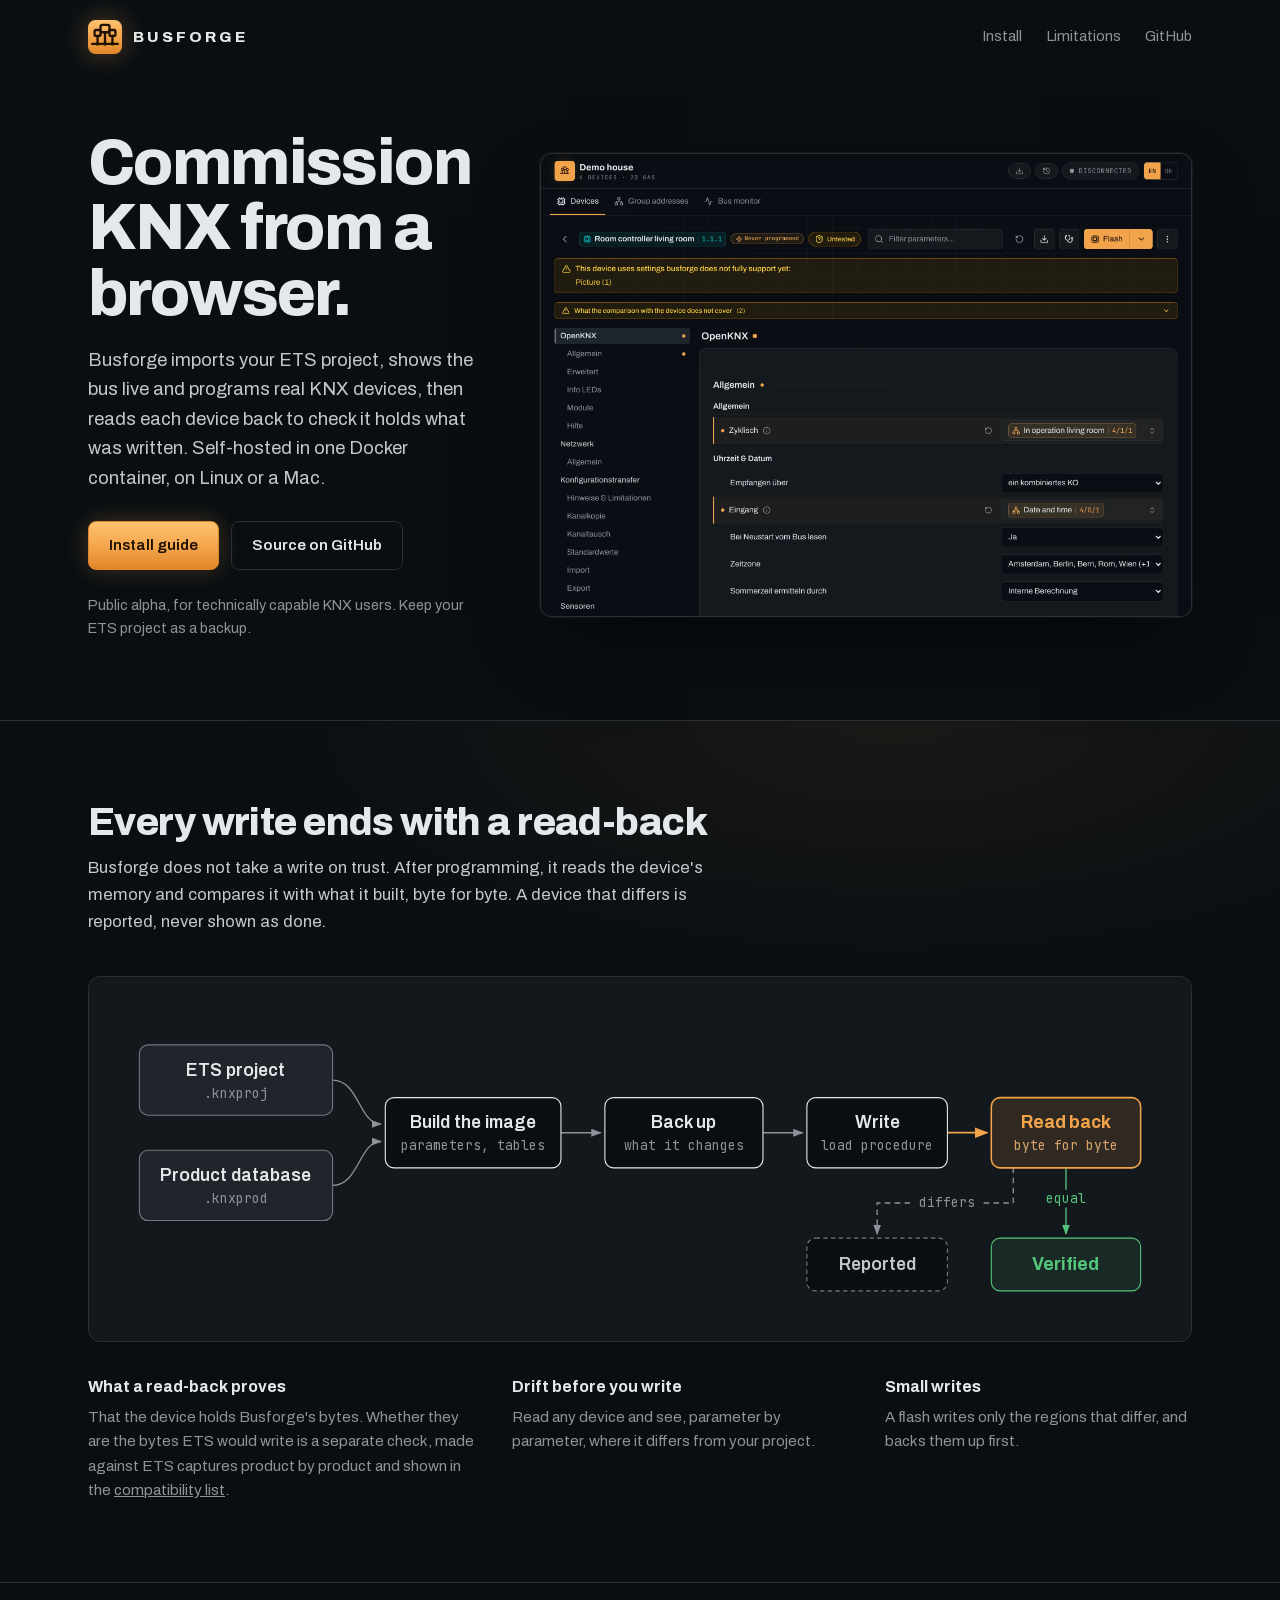
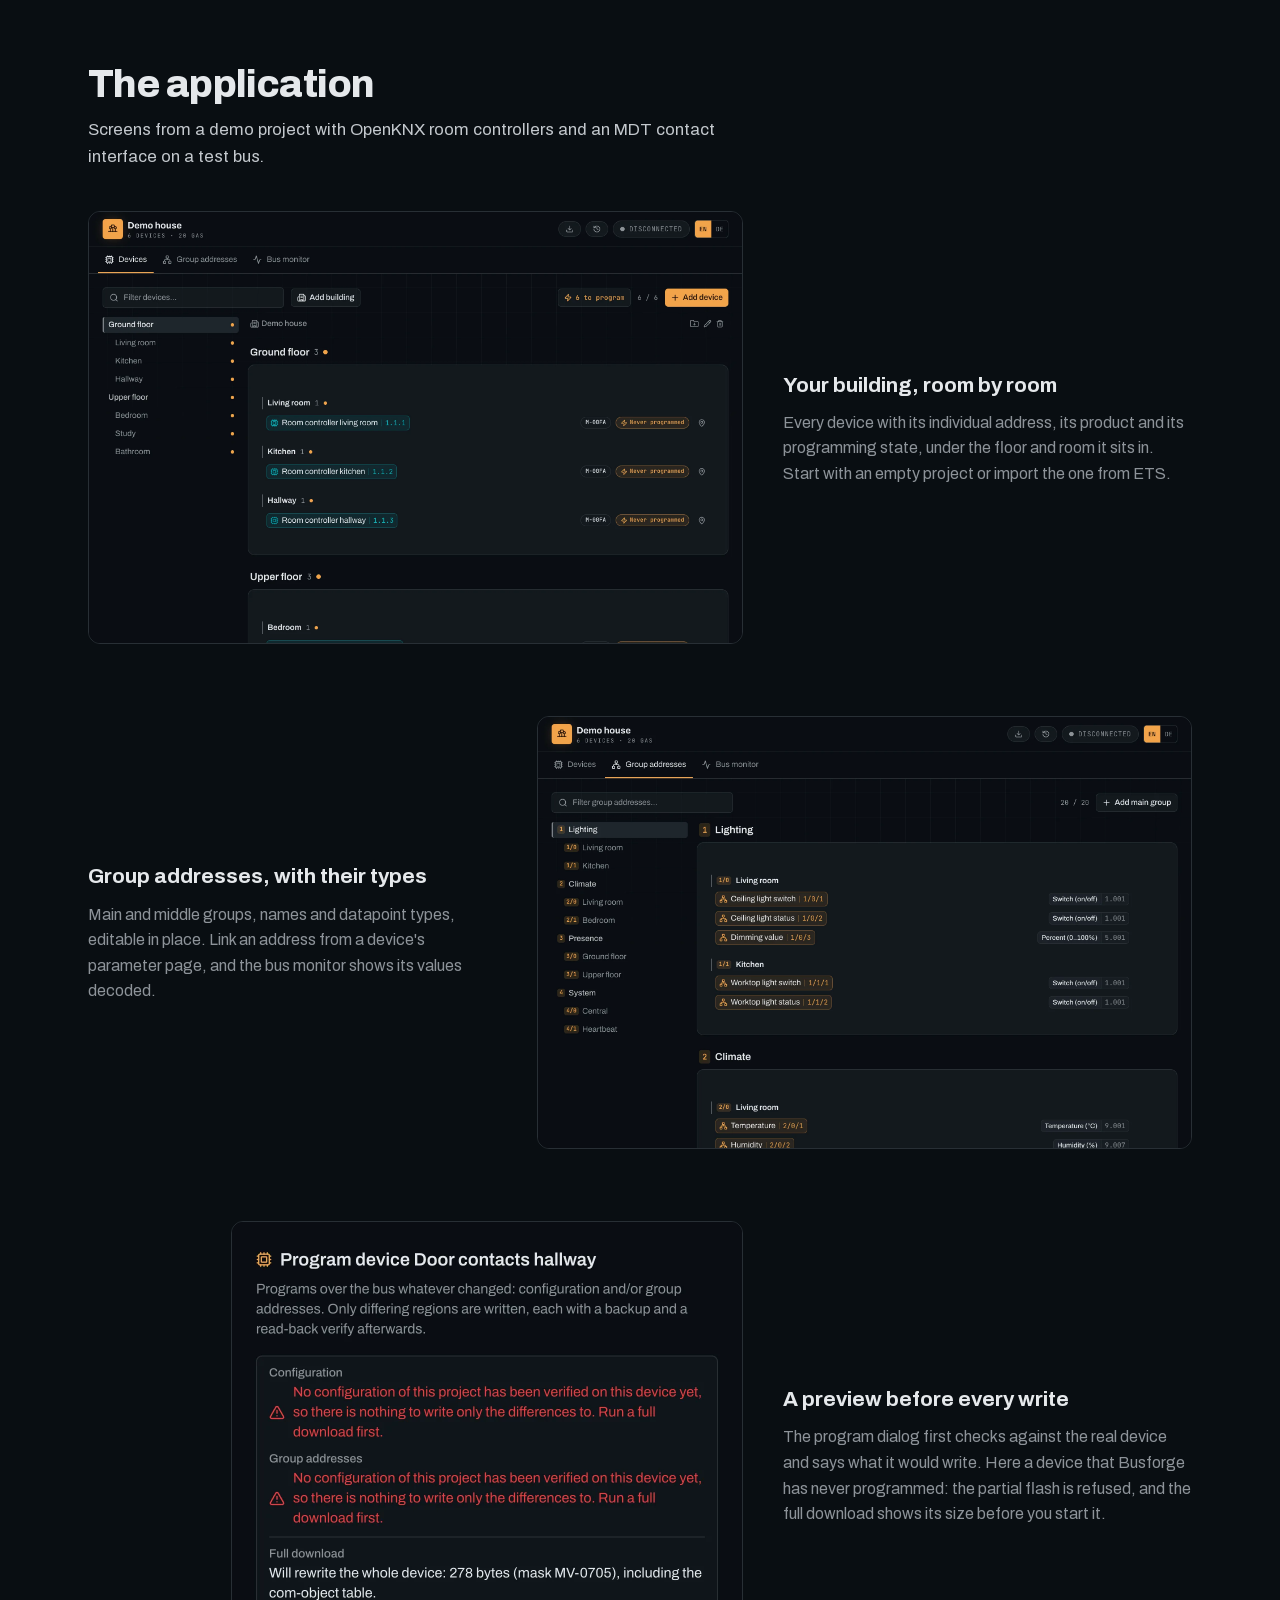
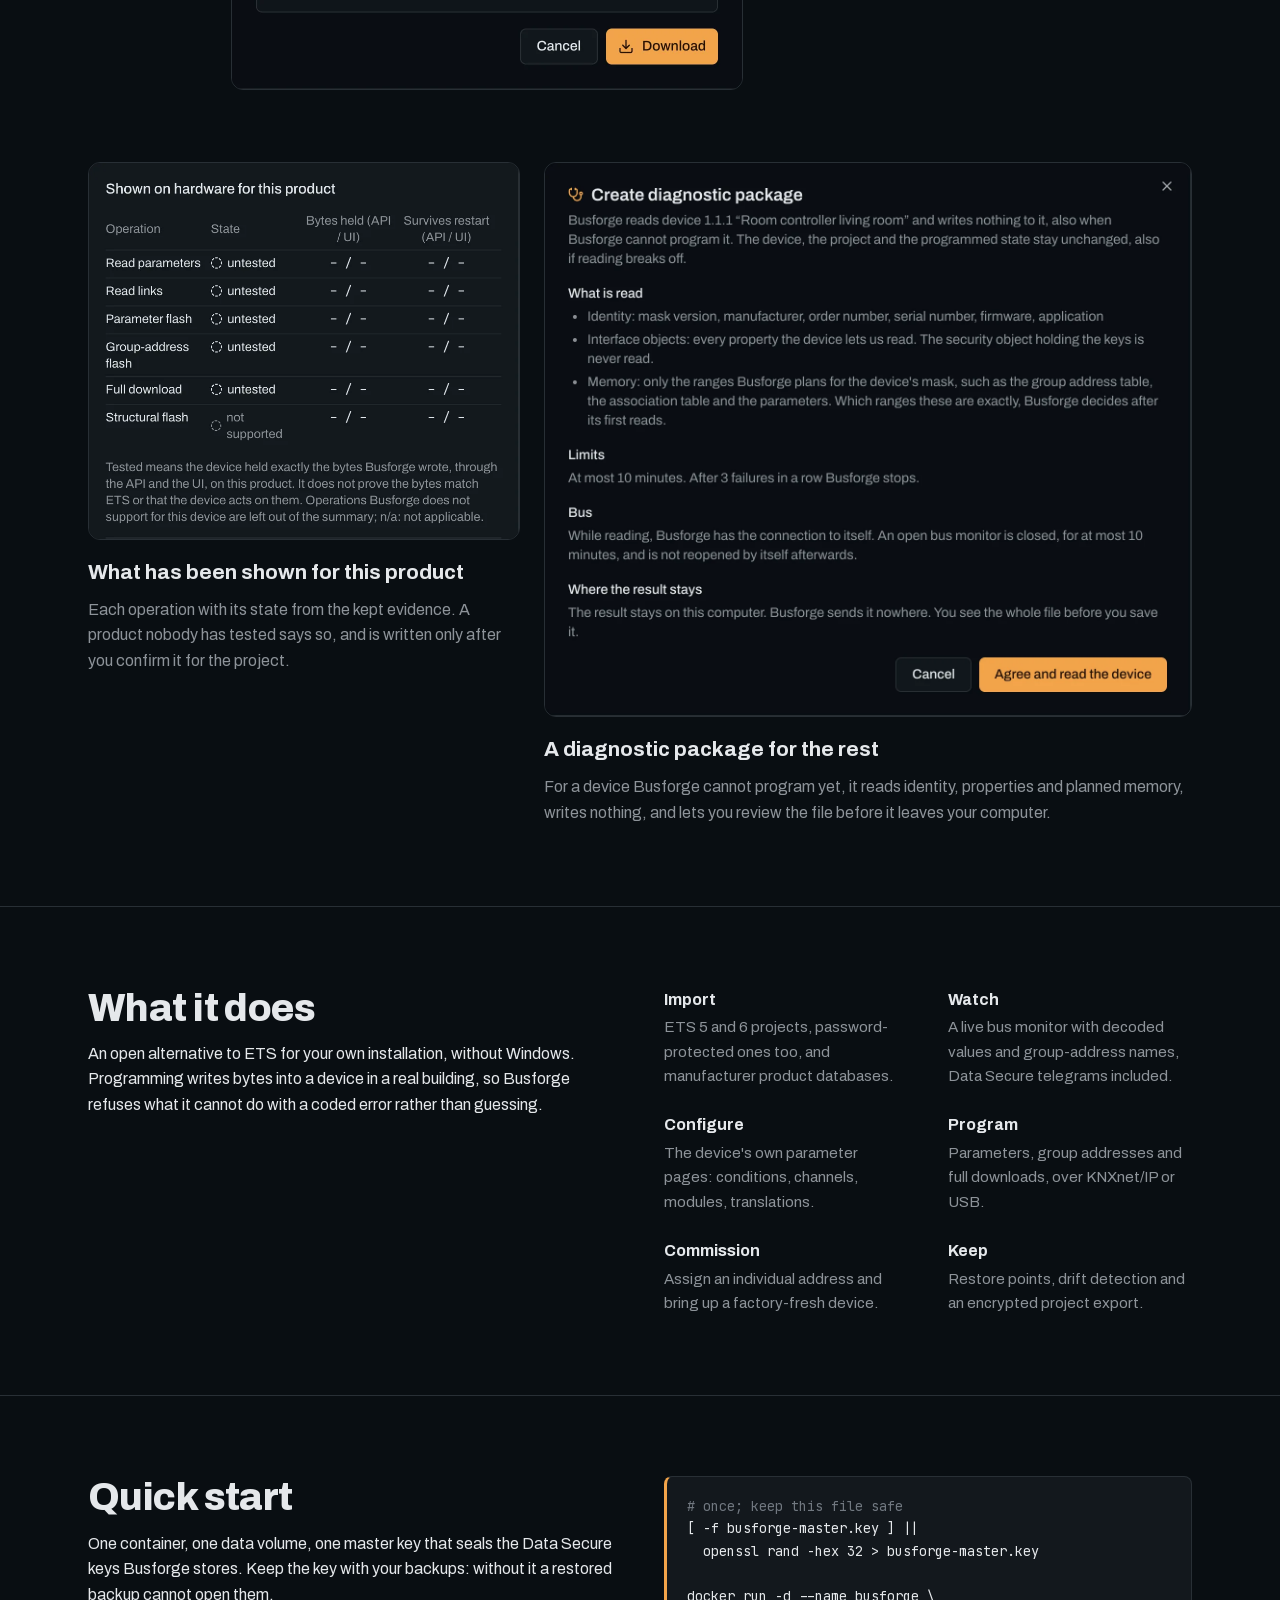
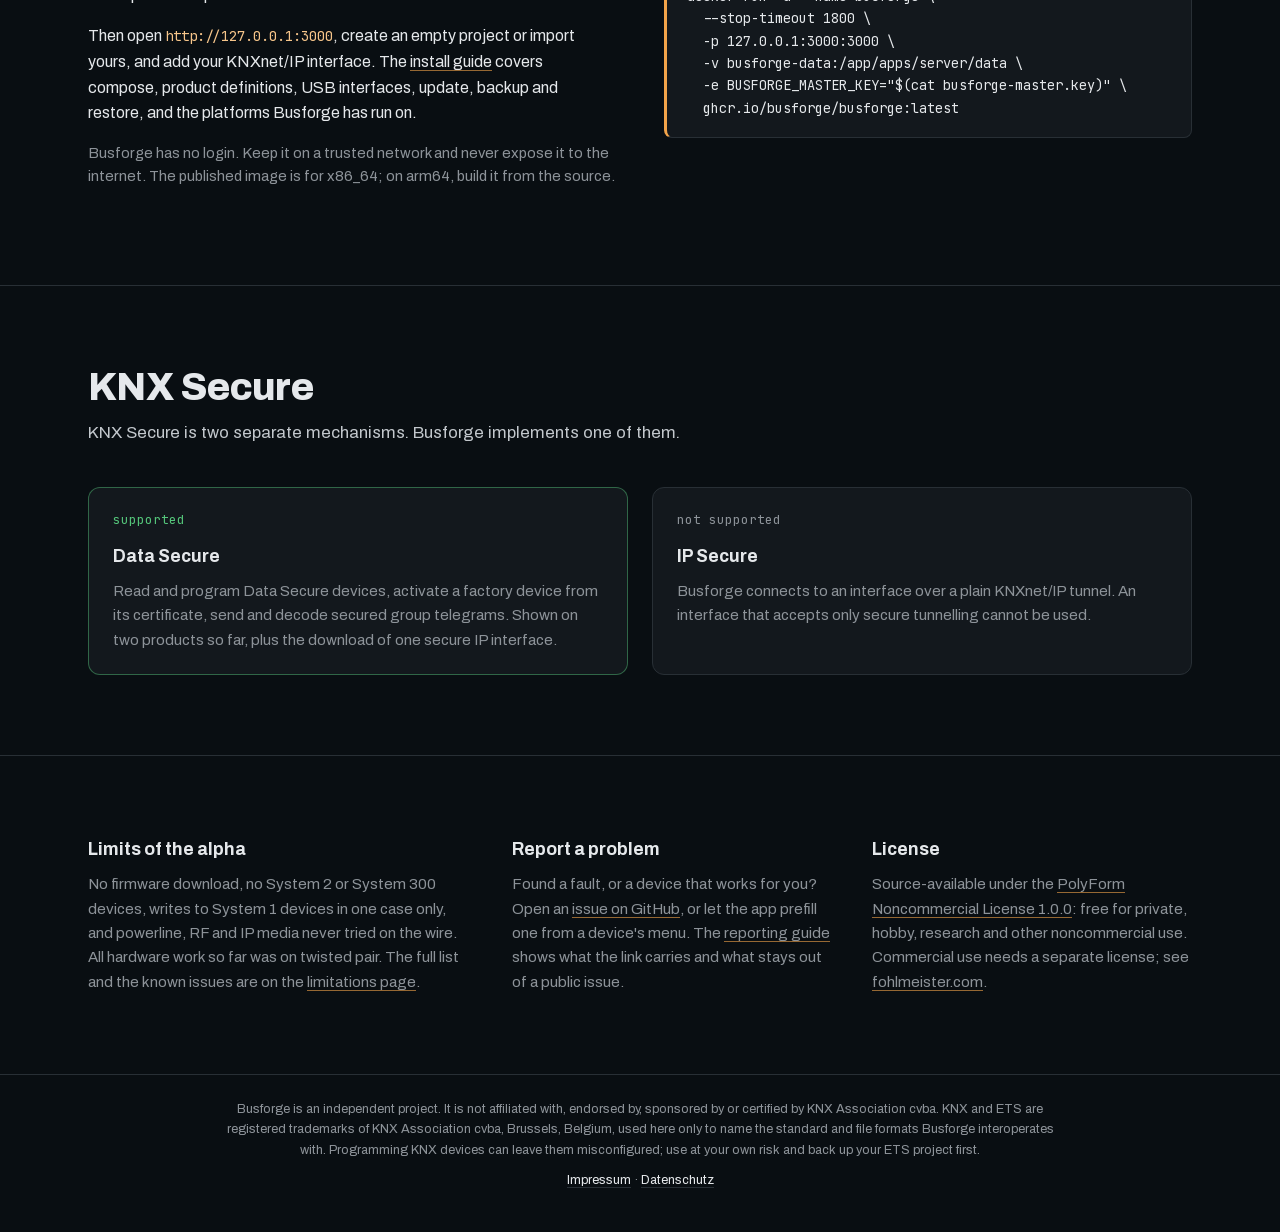
==== index.html @ e757f7b2 "Show the program dialog's preview before a write, taken as a dry run against a device on a test bus" ====
<!doctype html>
<html lang="en">
<head>
  <meta charset="utf-8">
  <meta name="viewport" content="width=device-width, initial-scale=1">
  <title>Busforge · Open commissioning tool for KNX</title>
  <meta name="description" content="Busforge is an independent, self-hostable tool to import ETS projects, watch the KNX bus and program KNX devices, reading each one back after a write. Public alpha.">
  <link rel="icon" href="/favicon.svg" type="image/svg+xml">
  <link rel="icon" href="/favicon-32x32.png" sizes="32x32" type="image/png">
  <link rel="icon" href="/favicon-16x16.png" sizes="16x16" type="image/png">
  <link rel="apple-touch-icon" href="/apple-touch-icon.png">
  <meta name="theme-color" content="#090e12">
  <link rel="preload" href="/fonts/archivo-var-latin.woff2" as="font" type="font/woff2" crossorigin>
  <link rel="stylesheet" href="/style.css">
</head>
<body>
  <header class="wrap topbar">
    <a class="lockup" href="/" aria-label="Busforge home">
      <svg viewBox="0 0 32 32" aria-hidden="true">
        <defs>
          <linearGradient id="bf" x1="0" y1="0" x2="0" y2="1">
            <stop offset="0" stop-color="#ffc270"/>
            <stop offset=".5" stop-color="#f3a44a"/>
            <stop offset="1" stop-color="#e1862a"/>
          </linearGradient>
        </defs>
        <rect width="32" height="32" rx="7" fill="url(#bf)"/>
        <g fill="none" stroke="#221202" stroke-width="2.2" stroke-linecap="round" stroke-linejoin="round">
          <path d="M4 22.5H28"/>
          <path d="M9 22.5V15"/>
          <path d="M23 22.5V15"/>
          <path d="M16 22.5V11.5"/>
          <rect x="6.2" y="9.4" width="5.6" height="5.6" rx="1.4"/>
          <rect x="20.2" y="9.4" width="5.6" height="5.6" rx="1.4"/>
          <rect x="11.8" y="4.6" width="8.4" height="6.9" rx="1.7"/>
        </g>
        <g fill="#221202">
          <circle cx="9" cy="22.5" r="1.7"/>
          <circle cx="16" cy="22.5" r="1.7"/>
          <circle cx="23" cy="22.5" r="1.7"/>
        </g>
      </svg>
      <span class="word">BUSFORGE</span>
    </a>
    <nav class="topnav" aria-label="Main">
      <a href="https://github.com/busforge/busforge/blob/main/docs/install.md">Install</a>
      <a class="opt" href="https://github.com/busforge/busforge/blob/main/docs/limitations.md">Limitations</a>
      <a href="https://github.com/busforge/busforge">GitHub</a>
    </nav>
  </header>

  <main>
    <section class="wrap hero">
      <div>
        <h1>Commission KNX from a browser.</h1>
        <p class="lead">Busforge imports your ETS project, shows the bus live and programs real KNX devices, then reads each device back to check it holds what was written. Self-hosted in one Docker container, on Linux or a Mac.</p>
        <div class="cta">
          <a class="button primary" href="https://github.com/busforge/busforge/blob/main/docs/install.md">Install guide</a>
          <a class="button" href="https://github.com/busforge/busforge">Source on GitHub</a>
        </div>
        <p class="alpha">Public alpha, for technically capable KNX users. Keep your ETS project as a backup.</p>
      </div>
      <figure class="shot">
        <a href="/img/app-params.webp" class="zoom"><img src="/img/app-params.webp" width="1152" height="820" alt="Busforge device page of an OpenKNX room controller: parameter pages, two objects linked to group addresses, change markers, the untested badge and the Flash button." fetchpriority="high"></a>
      </figure>
    </section>

    <section class="band verify" aria-labelledby="verify-h">
      <div class="wrap">
        <h2 id="verify-h">Every write ends with a read-back</h2>
        <p class="intro">Busforge does not take a write on trust. After programming, it reads the device's memory and compares it with what it built, byte for byte. A device that differs is reported, never shown as done.</p>

        <div class="diagram">
          <svg class="wide" viewBox="0 0 960 288" role="img" aria-labelledby="dg-t">
            <title id="dg-t">From ETS project to verified device: the ETS project and the product database go into Busforge, which builds the image, backs up the device, writes and reads back. Equal bytes mean verified, different bytes are reported.</title>
            <defs>
              <marker id="ar" markerWidth="8" markerHeight="6" refX="7" refY="3" orient="auto"><polygon points="0 0, 8 3, 0 6" fill="#8d9399"/></marker>
              <marker id="ar-a" markerWidth="8" markerHeight="6" refX="7" refY="3" orient="auto"><polygon points="0 0, 8 3, 0 6" fill="#f3a44a"/></marker>
              <marker id="ar-ok" markerWidth="8" markerHeight="6" refX="7" refY="3" orient="auto"><polygon points="0 0, 8 3, 0 6" fill="#54c57a"/></marker>
            </defs>
            <g fill="none" stroke-width="1.2">
              <path d="M200 72 C224 72 224 112 244 112" stroke="#8d9399" marker-end="url(#ar)"/>
              <path d="M200 168 C224 168 224 128 244 128" stroke="#8d9399" marker-end="url(#ar)"/>
              <path d="M408 120 H444" stroke="#8d9399" marker-end="url(#ar)"/>
              <path d="M592 120 H628" stroke="#8d9399" marker-end="url(#ar)"/>
              <path class="path-draw" d="M760 120 H796" stroke="#f3a44a" stroke-width="1.6" marker-end="url(#ar-a)"/>
              <path d="M868 152 V212" stroke="#54c57a" marker-end="url(#ar-ok)"/>
              <path d="M820 152 V184 H696 V212" stroke="#8d9399" stroke-dasharray="5,4" marker-end="url(#ar)"/>
            </g>
            <g font-family="'JetBrains Mono', monospace" font-size="12" text-anchor="middle">
              <rect x="840" y="172" width="56" height="16" rx="2" fill="#13181d"/>
              <text x="868" y="184" fill="#54c57a">equal</text>
              <rect x="728" y="176" width="64" height="16" rx="2" fill="#13181d"/>
              <text x="760" y="188" fill="#8d9399">differs</text>
            </g>

            <g font-family="'Archivo', sans-serif" text-anchor="middle">
              <rect x="24" y="40" width="176" height="64" rx="8" fill="rgba(141,147,153,0.10)" stroke="#717880"/>
              <text x="112" y="68" fill="#e5e8eb" font-size="16" font-weight="600">ETS project</text>
              <text x="112" y="88" fill="#8d9399" font-size="12" font-family="'JetBrains Mono', monospace">.knxproj</text>

              <rect x="24" y="136" width="176" height="64" rx="8" fill="rgba(141,147,153,0.10)" stroke="#717880"/>
              <text x="112" y="164" fill="#e5e8eb" font-size="16" font-weight="600">Product database</text>
              <text x="112" y="184" fill="#8d9399" font-size="12" font-family="'JetBrains Mono', monospace">.knxprod</text>

              <rect x="248" y="88" width="160" height="64" rx="8" fill="#090e12" stroke="#e5e8eb"/>
              <text x="328" y="116" fill="#e5e8eb" font-size="16" font-weight="600">Build the image</text>
              <text x="328" y="136" fill="#8d9399" font-size="12" font-family="'JetBrains Mono', monospace">parameters, tables</text>

              <rect x="448" y="88" width="144" height="64" rx="8" fill="#090e12" stroke="#e5e8eb"/>
              <text x="520" y="116" fill="#e5e8eb" font-size="16" font-weight="600">Back up</text>
              <text x="520" y="136" fill="#8d9399" font-size="12" font-family="'JetBrains Mono', monospace">what it changes</text>

              <rect x="632" y="88" width="128" height="64" rx="8" fill="#090e12" stroke="#e5e8eb"/>
              <text x="696" y="116" fill="#e5e8eb" font-size="16" font-weight="600">Write</text>
              <text x="696" y="136" fill="#8d9399" font-size="12" font-family="'JetBrains Mono', monospace">load procedure</text>

              <rect x="800" y="88" width="136" height="64" rx="8" fill="rgba(243,164,74,0.12)" stroke="#f3a44a" stroke-width="1.4"/>
              <text x="868" y="116" fill="#f3a44a" font-size="16" font-weight="700">Read back</text>
              <text x="868" y="136" fill="#d9a46a" font-size="12" font-family="'JetBrains Mono', monospace">byte for byte</text>

              <rect x="800" y="216" width="136" height="48" rx="8" fill="rgba(84,197,122,0.10)" stroke="#54c57a"/>
              <text x="868" y="245" fill="#54c57a" font-size="16" font-weight="700">Verified</text>

              <rect x="632" y="216" width="128" height="48" rx="8" fill="#090e12" stroke="#717880" stroke-dasharray="4,3"/>
              <text x="696" y="245" fill="#c3c8cd" font-size="16" font-weight="600">Reported</text>
            </g>
          </svg>

          <svg class="tall" viewBox="0 0 360 600" role="img" aria-labelledby="dg-t2">
            <title id="dg-t2">From ETS project to verified device: the ETS project and the product database go into Busforge, which builds the image, backs up the device, writes and reads back. Equal bytes mean verified, different bytes are reported.</title>
            <defs>
              <marker id="ar2" markerWidth="8" markerHeight="6" refX="7" refY="3" orient="auto"><polygon points="0 0, 8 3, 0 6" fill="#8d9399"/></marker>
              <marker id="ar2-a" markerWidth="8" markerHeight="6" refX="7" refY="3" orient="auto"><polygon points="0 0, 8 3, 0 6" fill="#f3a44a"/></marker>
              <marker id="ar2-ok" markerWidth="8" markerHeight="6" refX="7" refY="3" orient="auto"><polygon points="0 0, 8 3, 0 6" fill="#54c57a"/></marker>
            </defs>
            <g fill="none" stroke-width="1.2">
              <path d="M96 76 C96 96 160 92 160 112" stroke="#8d9399" marker-end="url(#ar2)"/>
              <path d="M264 76 C264 96 200 92 200 112" stroke="#8d9399" marker-end="url(#ar2)"/>
              <path d="M180 172 V204" stroke="#8d9399" marker-end="url(#ar2)"/>
              <path d="M180 264 V296" stroke="#8d9399" marker-end="url(#ar2)"/>
              <path class="path-draw" d="M180 356 V388" stroke="#f3a44a" stroke-width="1.6" marker-end="url(#ar2-a)"/>
              <path d="M220 448 V480 H264 V512" stroke="#54c57a" marker-end="url(#ar2-ok)"/>
              <path d="M140 448 V480 H96 V512" stroke="#8d9399" stroke-dasharray="5,4" marker-end="url(#ar2)"/>
            </g>
            <g font-family="'JetBrains Mono', monospace" font-size="12" text-anchor="middle">
              <rect x="236" y="484" width="56" height="16" rx="2" fill="#13181d"/>
              <text x="264" y="496" fill="#54c57a">equal</text>
              <rect x="64" y="484" width="64" height="16" rx="2" fill="#13181d"/>
              <text x="96" y="496" fill="#8d9399">differs</text>
            </g>
            <g font-family="'Archivo', sans-serif" text-anchor="middle">
              <rect x="16" y="16" width="160" height="60" rx="8" fill="rgba(141,147,153,0.10)" stroke="#717880"/>
              <text x="96" y="44" fill="#e5e8eb" font-size="16" font-weight="600">ETS project</text>
              <text x="96" y="64" fill="#8d9399" font-size="12" font-family="'JetBrains Mono', monospace">.knxproj</text>
              <rect x="184" y="16" width="160" height="60" rx="8" fill="rgba(141,147,153,0.10)" stroke="#717880"/>
              <text x="264" y="44" fill="#e5e8eb" font-size="16" font-weight="600">Product database</text>
              <text x="264" y="64" fill="#8d9399" font-size="12" font-family="'JetBrains Mono', monospace">.knxprod</text>

              <rect x="80" y="116" width="200" height="56" rx="8" fill="#090e12" stroke="#e5e8eb"/>
              <text x="180" y="140" fill="#e5e8eb" font-size="16" font-weight="600">Build the image</text>
              <text x="180" y="160" fill="#8d9399" font-size="12" font-family="'JetBrains Mono', monospace">parameters, tables</text>
              <rect x="80" y="208" width="200" height="56" rx="8" fill="#090e12" stroke="#e5e8eb"/>
              <text x="180" y="232" fill="#e5e8eb" font-size="16" font-weight="600">Back up</text>
              <text x="180" y="252" fill="#8d9399" font-size="12" font-family="'JetBrains Mono', monospace">what it changes</text>
              <rect x="80" y="300" width="200" height="56" rx="8" fill="#090e12" stroke="#e5e8eb"/>
              <text x="180" y="324" fill="#e5e8eb" font-size="16" font-weight="600">Write</text>
              <text x="180" y="344" fill="#8d9399" font-size="12" font-family="'JetBrains Mono', monospace">load procedure</text>
              <rect x="80" y="392" width="200" height="56" rx="8" fill="rgba(243,164,74,0.12)" stroke="#f3a44a" stroke-width="1.4"/>
              <text x="180" y="416" fill="#f3a44a" font-size="16" font-weight="700">Read back</text>
              <text x="180" y="436" fill="#d9a46a" font-size="12" font-family="'JetBrains Mono', monospace">byte for byte</text>

              <rect x="16" y="516" width="160" height="48" rx="8" fill="#090e12" stroke="#717880" stroke-dasharray="4,3"/>
              <text x="96" y="545" fill="#c3c8cd" font-size="16" font-weight="600">Reported</text>
              <rect x="184" y="516" width="160" height="48" rx="8" fill="rgba(84,197,122,0.10)" stroke="#54c57a"/>
              <text x="264" y="545" fill="#54c57a" font-size="16" font-weight="700">Verified</text>
            </g>
          </svg>
        </div>

        <dl class="facts">
          <div>
            <dt>What a read-back proves</dt>
            <dd>That the device holds Busforge's bytes. Whether they are the bytes ETS would write is a separate check, made against ETS captures product by product and shown in the <a href="https://github.com/busforge/busforge/blob/main/docs/compatibility.md">compatibility list</a>.</dd>
          </div>
          <div>
            <dt>Drift before you write</dt>
            <dd>Read any device and see, parameter by parameter, where it differs from your project.</dd>
          </div>
          <div>
            <dt>Small writes</dt>
            <dd>A flash writes only the regions that differ, and backs them up first.</dd>
          </div>
        </dl>
      </div>
    </section>

    <section class="band" aria-labelledby="tour-h">
      <div class="wrap">
        <h2 id="tour-h">The application</h2>
        <p class="intro">Screens from a demo project with OpenKNX room controllers and an MDT contact interface on a test bus.</p>
        <div class="tour">
          <div class="row">
            <figure class="shot">
              <a href="/img/app-devices.webp" class="zoom"><img src="/img/app-devices.webp" width="1152" height="760" loading="lazy" alt="Device overview of the demo project: floors and rooms on the left, each room controller with its individual address and the note that it was never programmed."></a>
            </figure>
            <div>
              <h3>Your building, room by room</h3>
              <p>Every device with its individual address, its product and its programming state, under the floor and room it sits in. Start with an empty project or import the one from ETS.</p>
            </div>
          </div>
          <div class="row flip">
            <figure class="shot">
              <a href="/img/app-ga.webp" class="zoom"><img src="/img/app-ga.webp" width="1152" height="760" loading="lazy" alt="Group address overview: main and middle groups for lighting, climate, presence and system, each address with its name and datapoint type."></a>
            </figure>
            <div>
              <h3>Group addresses, with their types</h3>
              <p>Main and middle groups, names and datapoint types, editable in place. Link an address from a device's parameter page, and the bus monitor shows its values decoded.</p>
            </div>
          </div>
          <div class="row">
            <figure class="shot narrow">
              <a href="/img/app-flash.webp" class="zoom"><img src="/img/app-flash.webp" width="510" height="467" loading="lazy" alt="Program dialog for an MDT door contact interface: the partial flash is refused because no configuration was verified on the device yet, and the full download preview says it will rewrite 278 bytes including the com-object table."></a>
            </figure>
            <div>
              <h3>A preview before every write</h3>
              <p>The program dialog first checks against the real device and says what it would write. Here a device that Busforge has never programmed: the partial flash is refused, and the full download shows its size before you start it.</p>
            </div>
          </div>
          <div class="pair">
            <figure>
              <div class="shot"><a href="/img/app-compat.webp" class="zoom"><img src="/img/app-compat.webp" width="415" height="363" loading="lazy" alt="Compatibility popover of an untested product: every operation listed as untested, with the explanation of what tested means."></a></div>
              <figcaption class="caption">
                <h3>What has been shown for this product</h3>
                <p>Each operation with its state from the kept evidence. A product nobody has tested says so, and is written only after you confirm it for the project.</p>
              </figcaption>
            </figure>
            <figure>
              <div class="shot"><a href="/img/app-diag.webp" class="zoom"><img src="/img/app-diag.webp" width="671" height="575" loading="lazy" alt="Dialog to create a diagnostic package: what is read, the limits, the effect on the bus, and that the result stays on this computer."></a></div>
              <figcaption class="caption">
                <h3>A diagnostic package for the rest</h3>
                <p>For a device Busforge cannot program yet, it reads identity, properties and planned memory, writes nothing, and lets you review the file before it leaves your computer.</p>
              </figcaption>
            </figure>
          </div>
        </div>
      </div>
    </section>

    <section class="band content" aria-labelledby="does-h">
      <div class="wrap cols">
        <div>
          <h2 id="does-h">What it does</h2>
          <p>An open alternative to ETS for your own installation, without Windows. Programming writes bytes into a device in a real building, so Busforge refuses what it cannot do with a coded error rather than guessing.</p>
        </div>
        <dl class="features">
          <div><dt>Import</dt><dd>ETS 5 and 6 projects, password-protected ones too, and manufacturer product databases.</dd></div>
          <div><dt>Watch</dt><dd>A live bus monitor with decoded values and group-address names, Data Secure telegrams included.</dd></div>
          <div><dt>Configure</dt><dd>The device's own parameter pages: conditions, channels, modules, translations.</dd></div>
          <div><dt>Program</dt><dd>Parameters, group addresses and full downloads, over KNXnet/IP or USB.</dd></div>
          <div><dt>Commission</dt><dd>Assign an individual address and bring up a factory-fresh device.</dd></div>
          <div><dt>Keep</dt><dd>Restore points, drift detection and an encrypted project export.</dd></div>
        </dl>
      </div>
    </section>

    <section class="band content" aria-labelledby="start-h">
      <div class="wrap cols">
        <div>
          <h2 id="start-h">Quick start</h2>
          <p>One container, one data volume, one master key that seals the Data Secure keys Busforge stores. Keep the key with your backups: without it a restored backup cannot open them.</p>
          <p>Then open <code>http://127.0.0.1:3000</code>, create an empty project or import yours, and add your KNXnet/IP interface. The <a href="https://github.com/busforge/busforge/blob/main/docs/install.md">install guide</a> covers compose, product definitions, USB interfaces, update, backup and restore, and the platforms Busforge has run on.</p>
          <p class="note">Busforge has no login. Keep it on a trusted network and never expose it to the internet. The published image is for x86_64; on arm64, build it from the source.</p>
        </div>
        <div>
<pre><code><span class="c"># once; keep this file safe</span>
[ -f busforge-master.key ] ||
  openssl rand -hex 32 &gt; busforge-master.key

docker run -d --name busforge \
  --stop-timeout 1800 \
  -p 127.0.0.1:3000:3000 \
  -v busforge-data:/app/apps/server/data \
  -e BUSFORGE_MASTER_KEY="$(cat busforge-master.key)" \
  ghcr.io/busforge/busforge:latest</code></pre>
        </div>
      </div>
    </section>

    <section class="band" aria-labelledby="secure-h">
      <div class="wrap">
        <h2 id="secure-h">KNX Secure</h2>
        <p class="intro">KNX Secure is two separate mechanisms. Busforge implements one of them.</p>
        <div class="secure">
          <div class="yes">
            <p class="state">supported</p>
            <h3>Data Secure</h3>
            <p>Read and program Data Secure devices, activate a factory device from its certificate, send and decode secured group telegrams. Shown on two products so far, plus the download of one secure IP interface.</p>
          </div>
          <div class="no">
            <p class="state">not supported</p>
            <h3>IP Secure</h3>
            <p>Busforge connects to an interface over a plain KNXnet/IP tunnel. An interface that accepts only secure tunnelling cannot be used.</p>
          </div>
        </div>
      </div>
    </section>

    <section class="band" aria-label="Limits, reporting and license">
      <div class="wrap closing">
        <div>
          <h3>Limits of the alpha</h3>
          <p>No firmware download, no System 2 or System 300 devices, writes to System 1 devices in one case only, and powerline, RF and IP media never tried on the wire. All hardware work so far was on twisted pair. The full list and the known issues are on the <a href="https://github.com/busforge/busforge/blob/main/docs/limitations.md">limitations page</a>.</p>
        </div>
        <div>
          <h3>Report a problem</h3>
          <p>Found a fault, or a device that works for you? Open an <a href="https://github.com/busforge/busforge/issues">issue on GitHub</a>, or let the app prefill one from a device's menu. The <a href="https://github.com/busforge/busforge/blob/main/docs/reporting.md">reporting guide</a> shows what the link carries and what stays out of a public issue.</p>
        </div>
        <div>
          <h3>License</h3>
          <p>Source-available under the <a href="https://github.com/busforge/busforge/blob/main/LICENSE">PolyForm Noncommercial License 1.0.0</a>: free for private, hobby, research and other noncommercial use. Commercial use needs a separate license; see <a href="https://fohlmeister.com">fohlmeister.com</a>.</p>
        </div>
      </div>
    </section>
  </main>

  <footer>
    <p>Busforge is an independent project. It is not affiliated with, endorsed by, sponsored by or certified by KNX Association cvba. KNX and ETS are registered trademarks of KNX Association cvba, Brussels, Belgium, used here only to name the standard and file formats Busforge interoperates with. Programming KNX devices can leave them misconfigured; use at your own risk and back up your ETS project first.</p>
    <p><a href="/impressum">Impressum</a> · <a href="/datenschutz">Datenschutz</a></p>
  </footer>
</body>
</html>
---- style.css ----
/* Fonts are self-hosted (SIL OFL, see /fonts): no request leaves for a third party. */
@font-face {
  font-family: "Archivo";
  font-weight: 400 800;
  font-display: swap;
  src: url("/fonts/archivo-var-latin.woff2") format("woff2");
}
@font-face {
  font-family: "JetBrains Mono";
  font-weight: 400 600;
  font-display: swap;
  src: url("/fonts/jetbrains-mono-var-latin.woff2") format("woff2");
}
:root {
  --bg: #090e12;
  --card: #13181d;
  --raise: #1a2025;
  --fg: #e5e8eb;
  --muted: #8d9399;
  --soft: #717880;
  --border: #282f35;
  --primary: #f3a44a;
  --primary-ink: #221202;
  --ok: #54c57a;
  --sans: "Archivo", system-ui, -apple-system, "Segoe UI", sans-serif;
  --mono: "JetBrains Mono", ui-monospace, monospace;
}
* { box-sizing: border-box; }
html { -webkit-text-size-adjust: 100%; }
body {
  margin: 0;
  min-height: 100vh;
  display: flex;
  flex-direction: column;
  background: var(--bg);
  color: var(--fg);
  font-family: var(--sans);
  font-size: 1rem;
  line-height: 1.6;
}
a { color: inherit; }
a:focus-visible, .button:focus-visible {
  outline: 2px solid var(--primary);
  outline-offset: 3px;
  border-radius: 4px;
}
code, pre { font-family: var(--mono); }

footer {
  border-top: 1px solid var(--border);
  padding: 1.5rem 1.5rem 2rem;
  color: var(--muted);
  font-size: 0.8rem;
  line-height: 1.6;
  text-align: center;
}
footer p { max-width: 52rem; margin: 0 auto 0.6rem; }
footer a { color: var(--fg); text-decoration: none; border-bottom: 1px solid var(--border); }
footer a:hover { color: var(--primary); border-color: var(--primary); }

/* ---------- Legal pages (Impressum, Datenschutz) ---------- */
.legal {
  flex: 1;
  width: 100%;
  max-width: 44rem;
  margin: 0 auto;
  padding: 3rem 1.5rem 4rem;
  line-height: 1.65;
  font-size: 0.95rem;
}
.legal .home {
  display: inline-flex;
  align-items: center;
  gap: 0.6rem;
  color: var(--fg);
  text-decoration: none;
  font-weight: 800;
  letter-spacing: 0.2em;
  font-size: 0.85rem;
}
.legal .home svg { width: 28px; height: 28px; }
.legal h1 { font-size: 1.75rem; font-weight: 800; margin: 2.25rem 0 1.5rem; }
.legal h2 {
  font-family: var(--mono);
  font-weight: 500;
  font-size: 0.78rem;
  letter-spacing: 0.14em;
  text-transform: uppercase;
  color: var(--primary);
  margin: 2rem 0 0.5rem;
}
.legal p { margin: 0 0 0.75rem; }
.legal p a { text-decoration: none; border-bottom: 1px solid var(--border); }
.legal p a:hover { color: var(--primary); border-color: var(--primary); }
.legal .muted { color: var(--muted); }

/* ---------- Homepage ---------- */
.wrap { width: 100%; max-width: 72rem; margin: 0 auto; padding: 0 1.5rem; }

.topbar {
  display: flex;
  align-items: center;
  justify-content: space-between;
  gap: 1rem;
  padding-top: 1.25rem;
  padding-bottom: 1.25rem;
}
.lockup {
  display: inline-flex;
  align-items: center;
  gap: 0.7rem;
  text-decoration: none;
}
.lockup svg { width: 34px; height: 34px; filter: drop-shadow(0 0 14px rgb(243 164 74 / 0.35)); }
.lockup .word { font-weight: 800; letter-spacing: 0.2em; font-size: 0.95rem; }
.topnav { display: flex; gap: 1.5rem; font-size: 0.92rem; }
.topnav a { text-decoration: none; color: var(--muted); }
.topnav a:hover { color: var(--fg); }

.hero {
  display: grid;
  grid-template-columns: minmax(0, 0.85fr) minmax(0, 1.4fr);
  gap: 3.5rem;
  align-items: center;
  padding-top: 3.5rem;
  padding-bottom: 5rem;
}
.hero h1 {
  margin: 0 0 1.25rem;
  font-weight: 800;
  font-size: clamp(2.4rem, 5.2vw, 4rem);
  line-height: 1.02;
  letter-spacing: -0.025em;
}
.hero .lead { margin: 0 0 1.75rem; font-size: 1.15rem; color: #c3c8cd; max-width: 32rem; }
.hero .alpha { margin: 1.5rem 0 0; color: var(--muted); font-size: 0.9rem; max-width: 30rem; }
.cta { display: flex; flex-wrap: wrap; gap: 0.75rem; }
.button {
  display: inline-block;
  padding: 0.7rem 1.25rem;
  border: 1px solid var(--border);
  border-radius: 0.5rem;
  text-decoration: none;
  font-weight: 600;
  font-size: 0.95rem;
}
.button:hover { border-color: var(--muted); }
.button.primary {
  background: linear-gradient(#ffc270, var(--primary) 55%, #e1862a);
  border-color: #e1862a;
  color: var(--primary-ink);
  box-shadow: 0 0 24px rgb(243 164 74 / 0.25);
}
.button.primary:hover { filter: brightness(1.06); }

.shot {
  margin: 0;
  border: 1px solid var(--border);
  border-radius: 0.75rem;
  overflow: hidden;
  background: var(--card);
}
.shot img { display: block; width: 100%; height: auto; }
.shot .zoom { display: block; cursor: zoom-in; }
.tour .shot.narrow { max-width: 32rem; justify-self: end; width: 100%; }
.hero .shot {
  box-shadow: 0 30px 80px -30px rgb(0 0 0 / 0.8), 0 0 0 1px rgb(243 164 74 / 0.08);
}

.band { border-top: 1px solid var(--border); padding: 5rem 0; }
.band h2 {
  margin: 0 0 0.75rem;
  font-weight: 800;
  font-size: clamp(1.7rem, 3.2vw, 2.4rem);
  line-height: 1.1;
  letter-spacing: -0.015em;
}
.band .intro { margin: 0 0 2.5rem; max-width: 40rem; color: #c3c8cd; font-size: 1.05rem; }
.band p a, .band li a { text-decoration: none; border-bottom: 1px solid rgb(243 164 74 / 0.6); }
.band p a:hover, .band li a:hover { color: var(--primary); }

/* Verification diagram: the page's one bold element */
.verify { background: radial-gradient(60rem 24rem at 70% 0%, rgb(243 164 74 / 0.07), transparent 70%); }
.diagram {
  margin: 0 0 2rem;
  padding: 1.5rem;
  border: 1px solid var(--border);
  border-radius: 0.75rem;
  background: var(--card);
}
.diagram svg { display: block; width: 100%; height: auto; }
.diagram .tall { display: none; }
.diagram .path-draw { stroke-dasharray: 1200; stroke-dashoffset: 1200; animation: draw 2.4s 0.4s ease-out forwards; }
@keyframes draw { to { stroke-dashoffset: 0; } }
@media (prefers-reduced-motion: reduce) {
  .diagram .path-draw { animation: none; stroke-dashoffset: 0; }
}
.facts {
  display: grid;
  grid-template-columns: 1.15fr 1fr 0.9fr;
  gap: 2rem;
  margin: 0;
}
.facts dt { font-weight: 700; margin: 0 0 0.35rem; }
.facts dd { margin: 0; color: var(--muted); font-size: 0.95rem; }

/* Screen tour */
.tour { display: grid; gap: 4.5rem; }
.tour figure { margin: 0; }
.tour .row {
  display: grid;
  grid-template-columns: minmax(0, 1.6fr) minmax(0, 1fr);
  gap: 2.5rem;
  align-items: center;
}
.tour .row.flip { grid-template-columns: minmax(0, 1fr) minmax(0, 1.6fr); }
.tour .row.flip .shot { order: 2; }
.tour h3 { margin: 0 0 0.5rem; font-size: 1.3rem; font-weight: 700; }
.tour p { margin: 0; color: var(--muted); }
.pair { display: grid; grid-template-columns: minmax(0, 0.8fr) minmax(0, 1.2fr); gap: 1.5rem; align-items: start; }
.pair figcaption, .caption { margin-top: 1rem; }

/* Text sections */
.cols { display: grid; grid-template-columns: minmax(0, 1fr) minmax(0, 1fr); gap: 3rem; }
.features { margin: 0; display: grid; grid-template-columns: 1fr 1fr; gap: 1.5rem 2.5rem; }
.features dt { font-weight: 700; }
.features dd { margin: 0.2rem 0 0; color: var(--muted); font-size: 0.95rem; }
.content p { margin: 0 0 1rem; max-width: 40rem; }
.content p code { font-size: 0.88em; color: #f6c58a; }
pre {
  margin: 0 0 1.25rem;
  padding: 1.1rem 1.25rem;
  overflow-x: auto;
  background: var(--card);
  border: 1px solid var(--border);
  border-left: 3px solid var(--primary);
  border-radius: 0.5rem;
  font-size: 0.85rem;
  line-height: 1.65;
  color: var(--fg);
}
pre .c { color: var(--soft); }
.note { color: var(--muted); font-size: 0.92rem; }
.secure { display: grid; grid-template-columns: 1fr 1fr; gap: 1.5rem; }
.secure > div { padding: 1.4rem 1.5rem; border: 1px solid var(--border); border-radius: 0.75rem; background: var(--card); }
.secure > div.yes { border-color: rgb(84 197 122 / 0.45); }
.secure h3 { margin: 0 0 0.5rem; font-size: 1.1rem; }
.secure .state { font-family: var(--mono); font-size: 0.8rem; margin: 0 0 0.75rem; }
.secure .yes .state { color: var(--ok); }
.secure .no .state { color: var(--muted); }
.secure p { margin: 0; color: var(--muted); font-size: 0.95rem; }
.closing { display: grid; grid-template-columns: 1.2fr 1fr 1fr; gap: 2.5rem; }
.closing h3 { margin: 0 0 0.5rem; font-size: 1.1rem; }
.closing p { margin: 0; color: var(--muted); font-size: 0.95rem; }

@media (max-width: 900px) {
  .hero { grid-template-columns: minmax(0, 1fr); gap: 2.5rem; padding-top: 2rem; padding-bottom: 3.5rem; }
  .tour .row, .tour .row.flip { grid-template-columns: minmax(0, 1fr); gap: 1.25rem; }
  .tour .row.flip .shot { order: 0; }
  .pair, .cols, .facts, .secure, .closing, .features { grid-template-columns: minmax(0, 1fr); }
  .band { padding: 3.5rem 0; }
  .tour { gap: 3.5rem; }
}
@media (max-width: 640px) {
  .diagram { padding: 1rem; }
  .diagram .wide { display: none; }
  .diagram .tall { display: block; max-width: 22rem; margin: 0 auto; }
  .topnav { gap: 1rem; font-size: 0.85rem; }
  .topnav .opt { display: none; }
  pre { font-size: 0.78rem; }
}
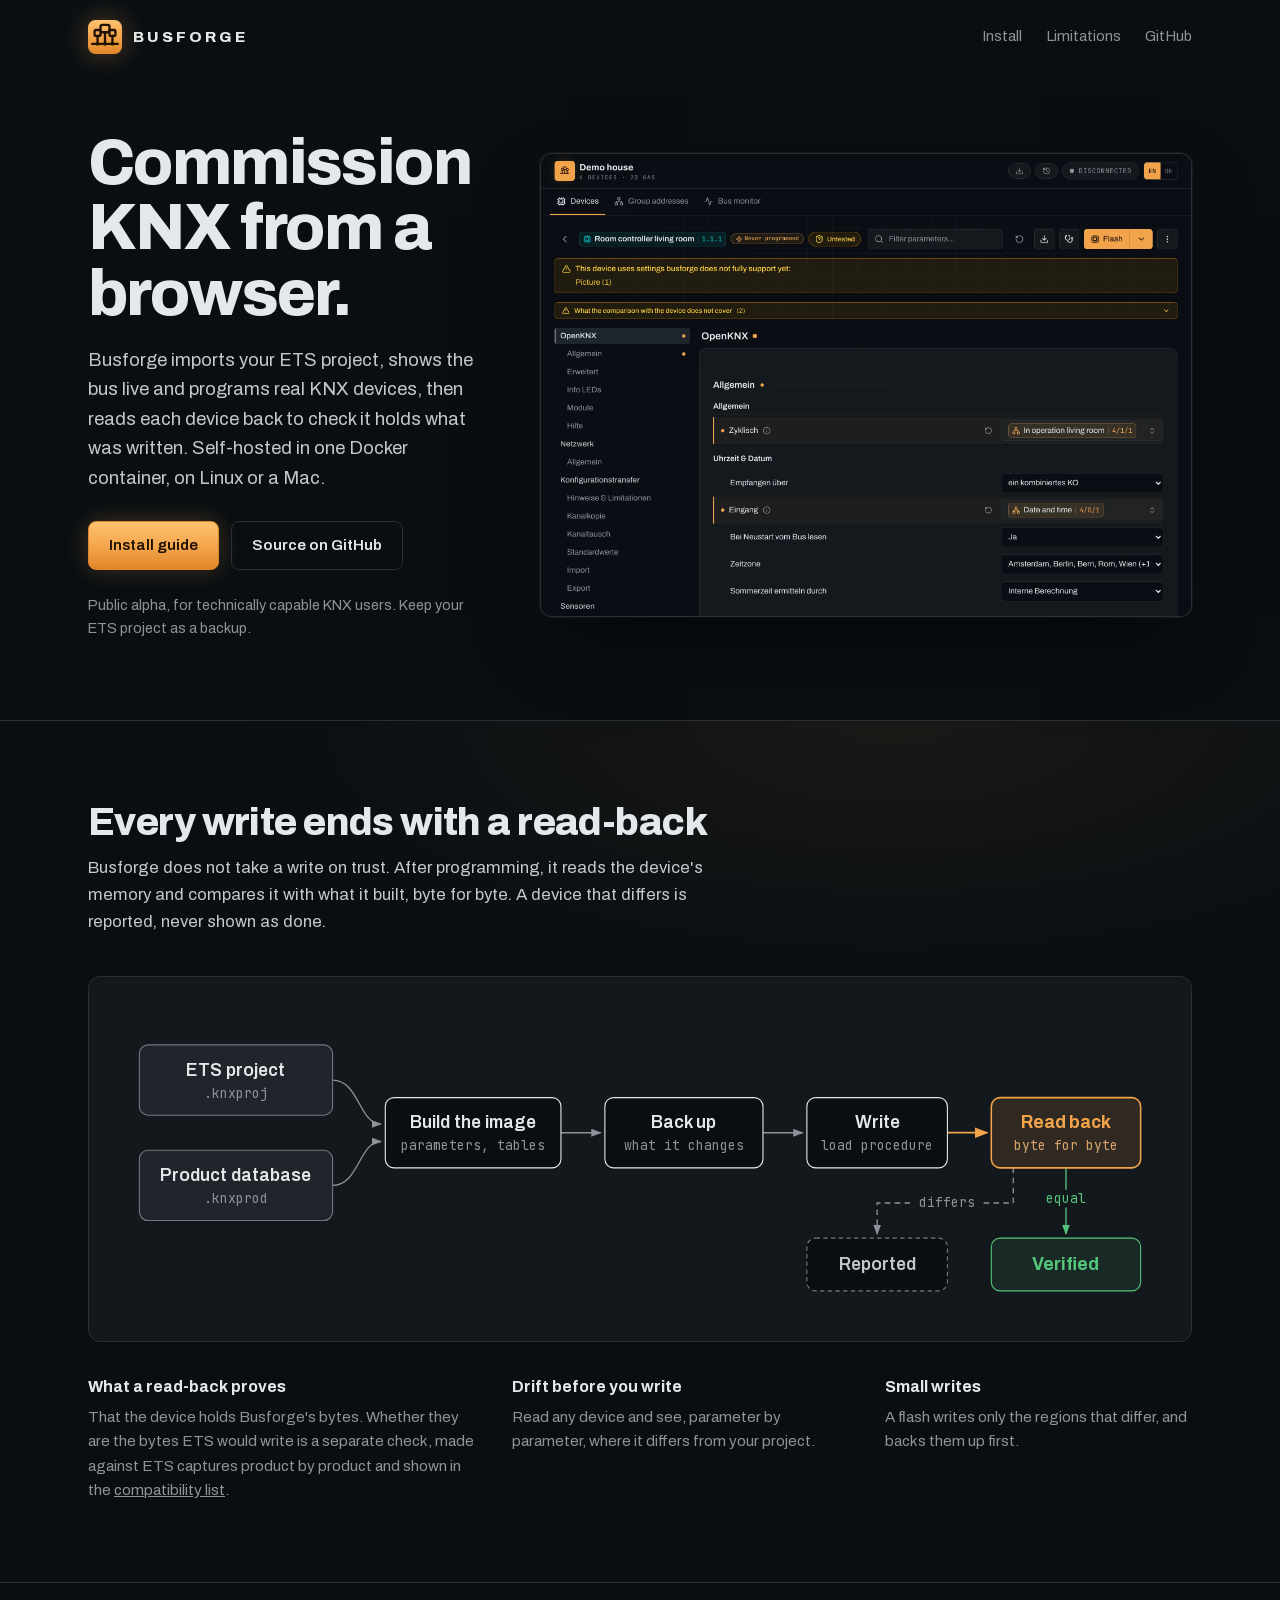
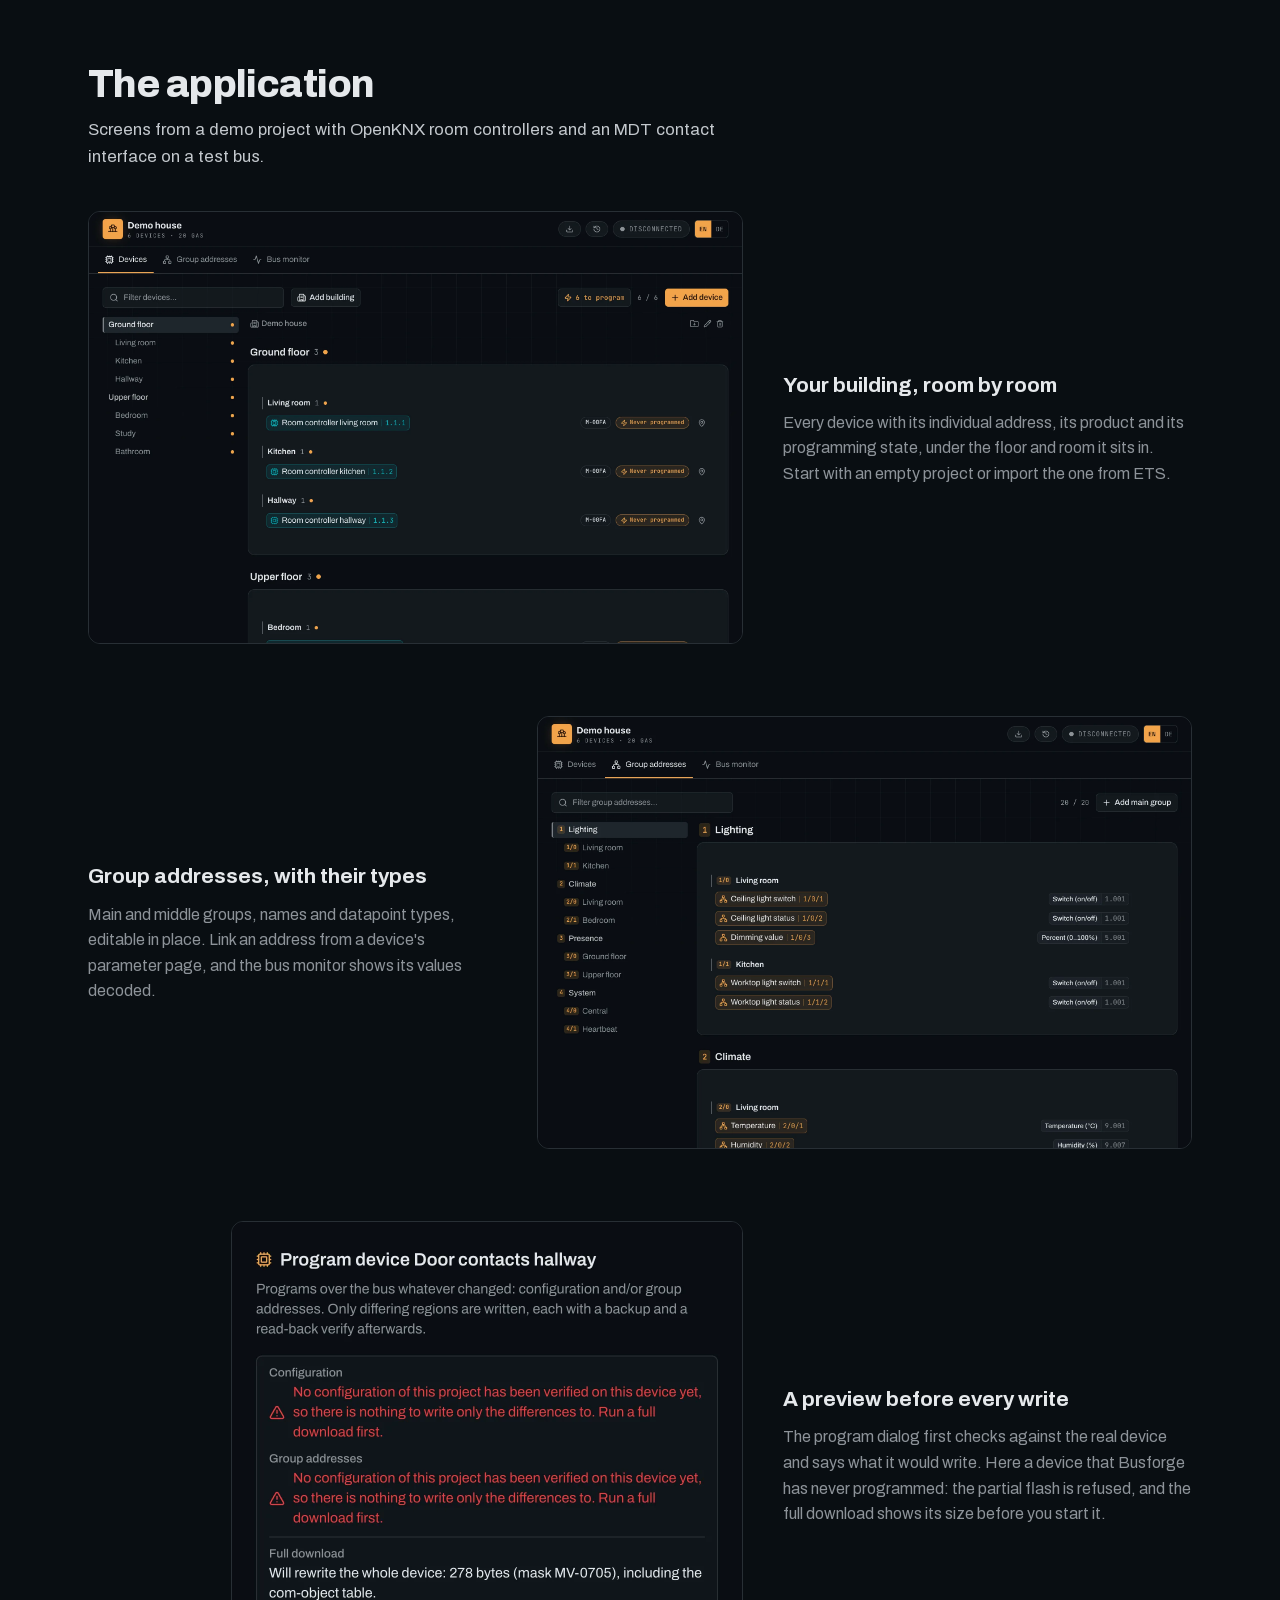
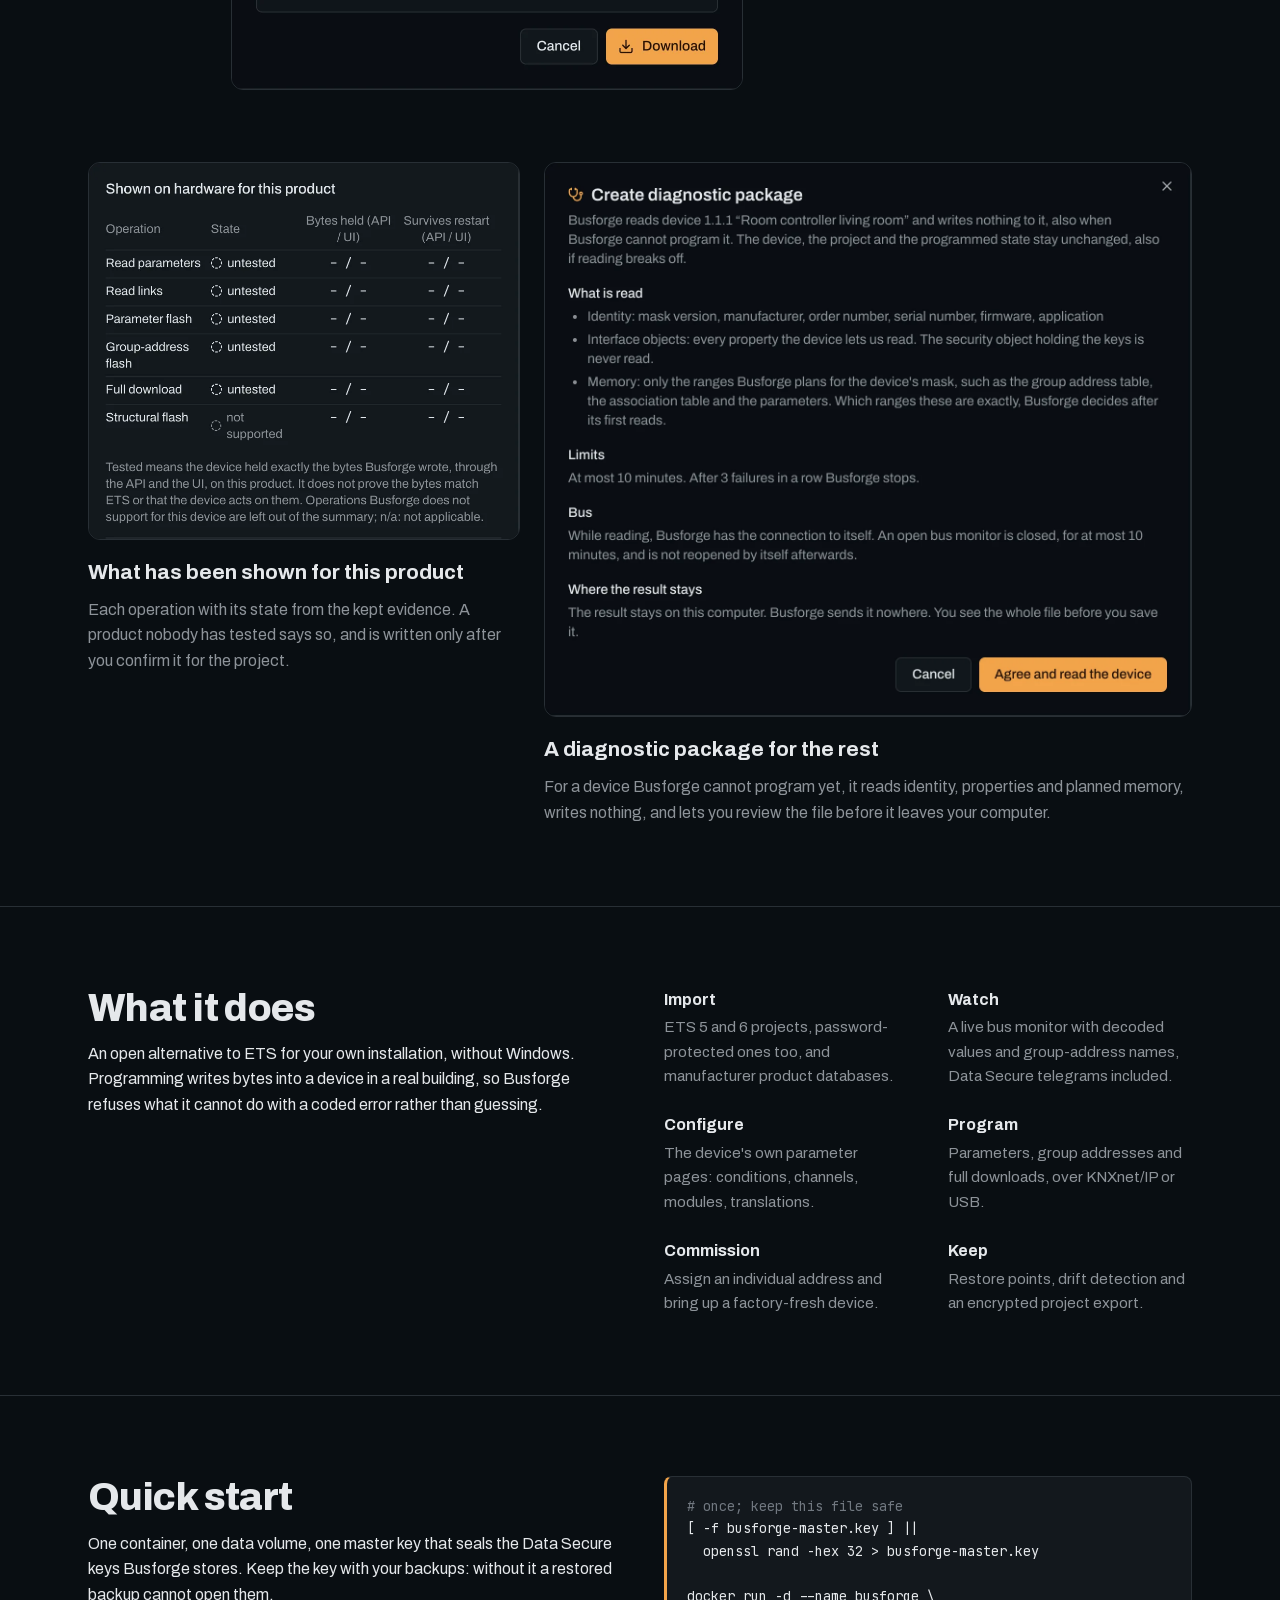
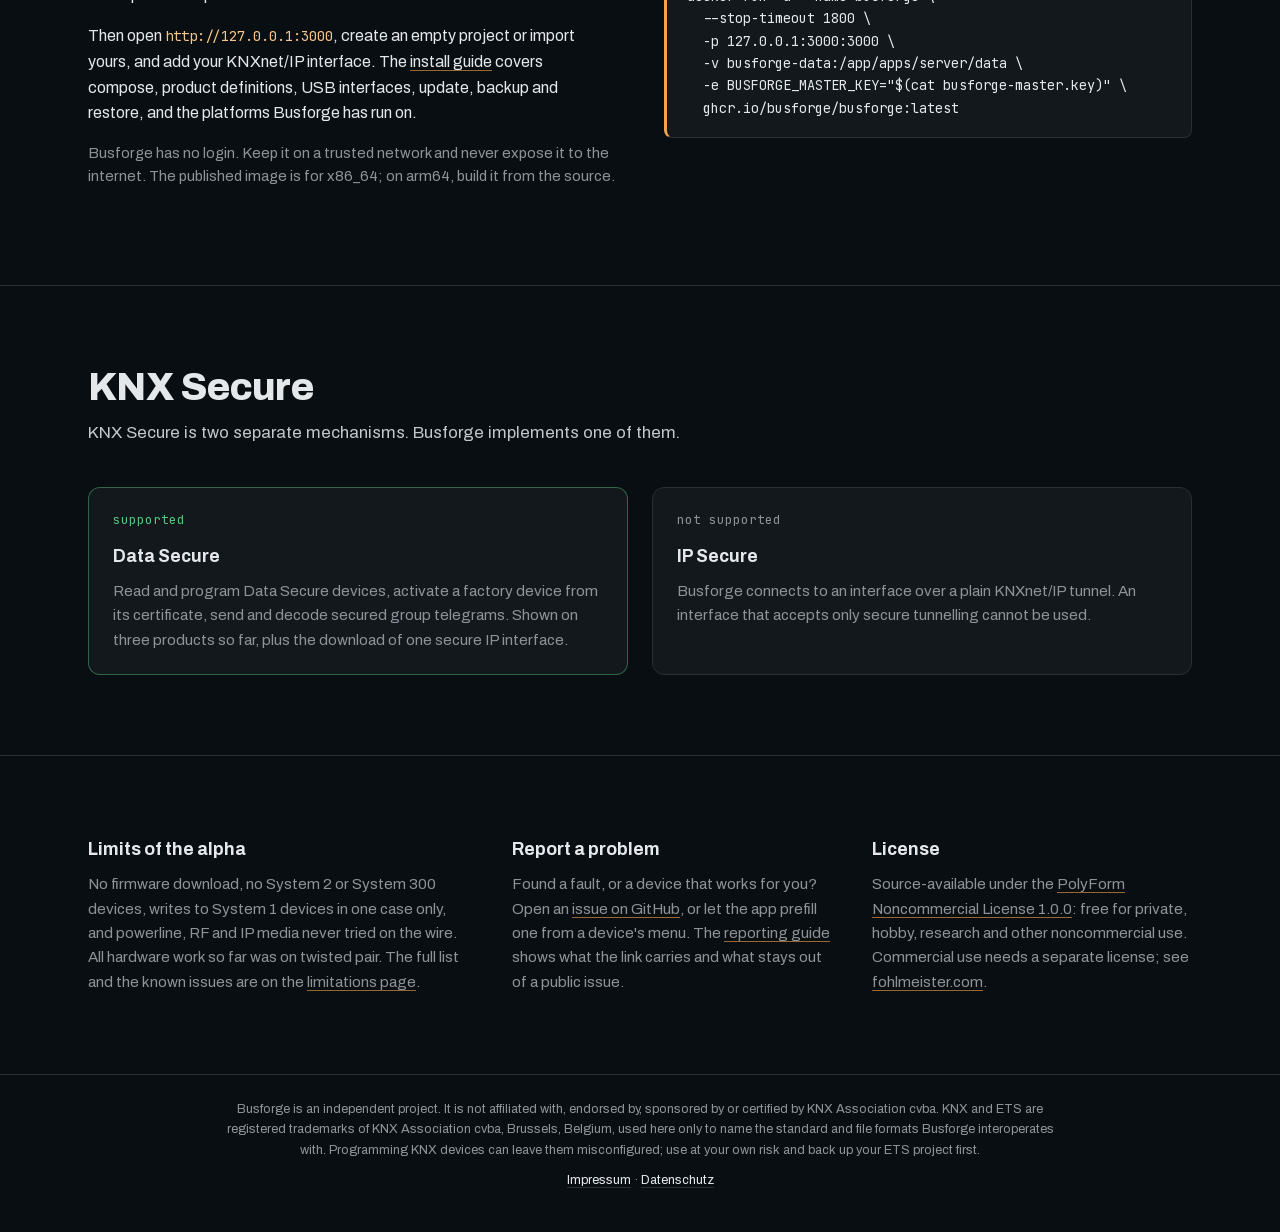
==== commit 61bb4b43: "State Data Secure as shown on three products, the MDT IP Interface/Router included" ====
--- a/index.html
+++ b/index.html
@@ -295,7 +295,7 @@
           <div class="yes">
             <p class="state">supported</p>
             <h3>Data Secure</h3>
-            <p>Read and program Data Secure devices, activate a factory device from its certificate, send and decode secured group telegrams. Shown on two products so far, plus the download of one secure IP interface.</p>
+            <p>Read and program Data Secure devices, activate a factory device from its certificate, send and decode secured group telegrams. Shown on three products so far, plus the download of one secure IP interface.</p>
           </div>
           <div class="no">
             <p class="state">not supported</p>
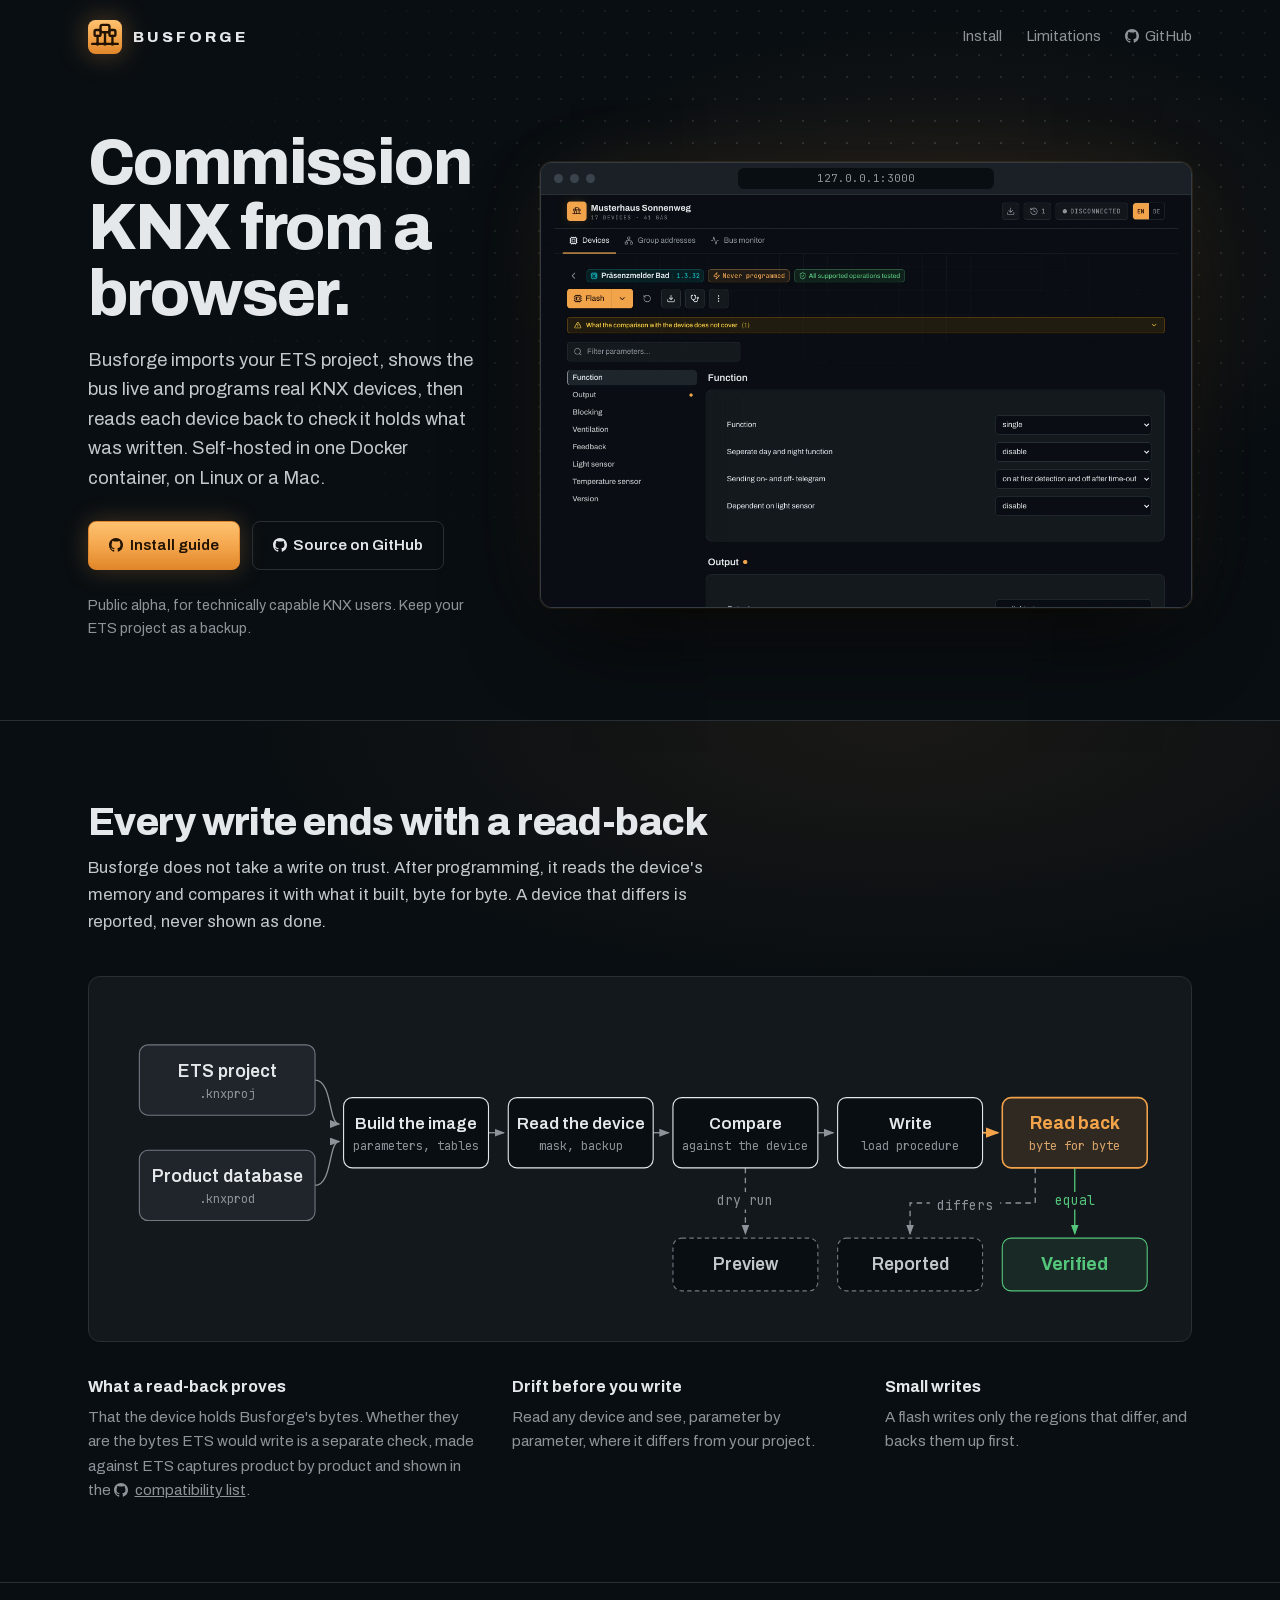
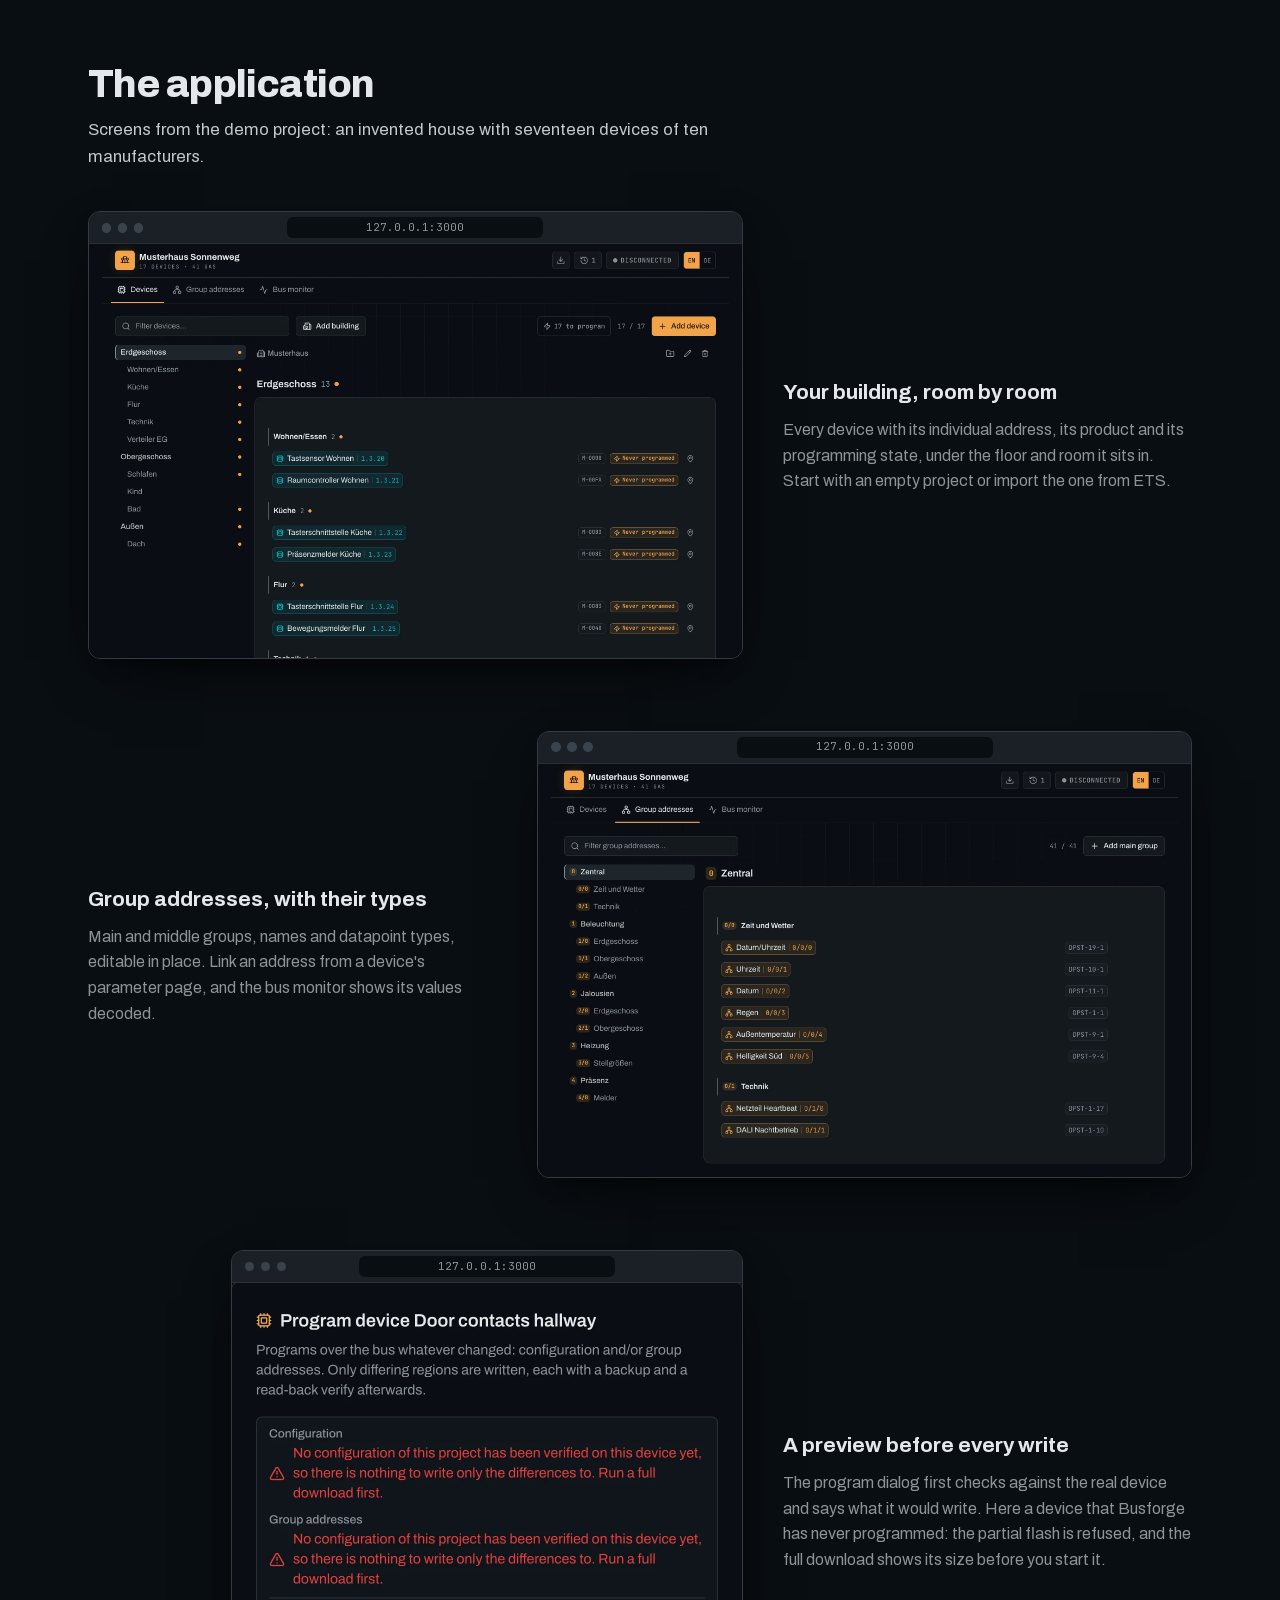
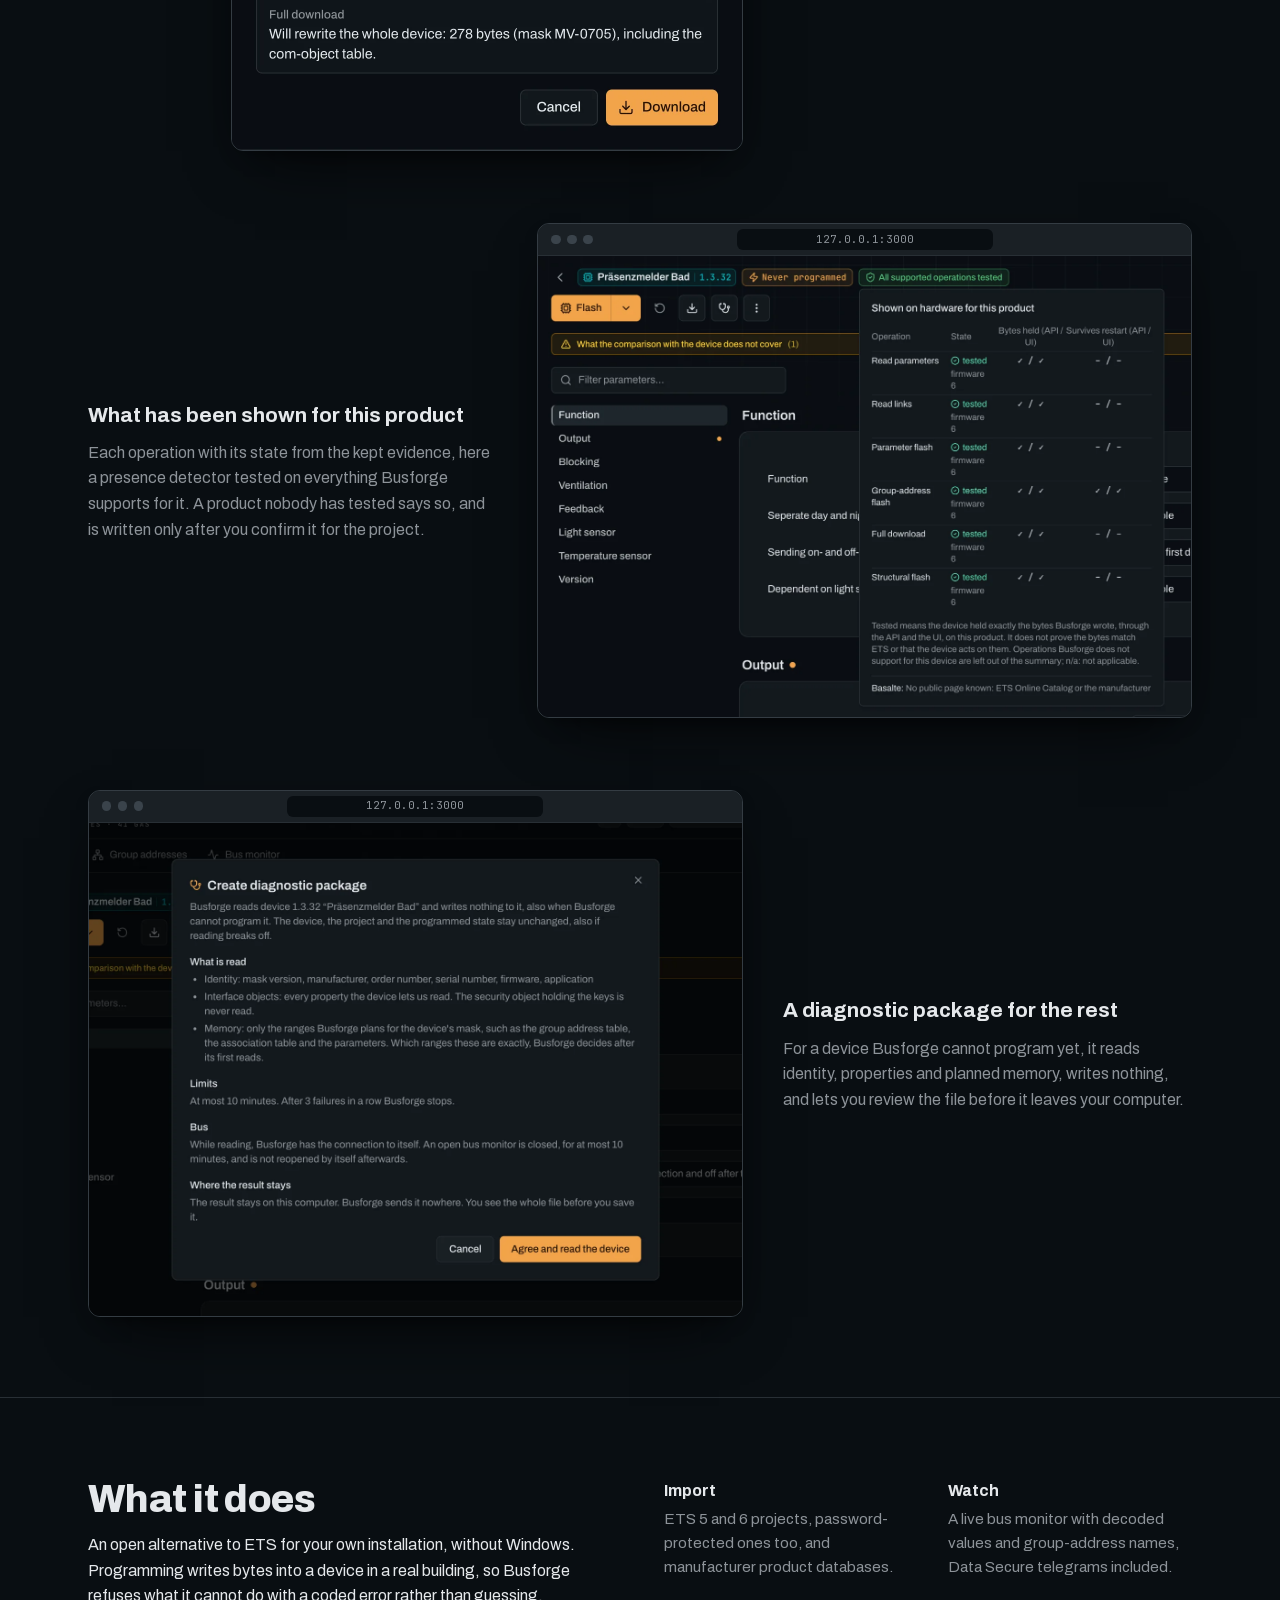
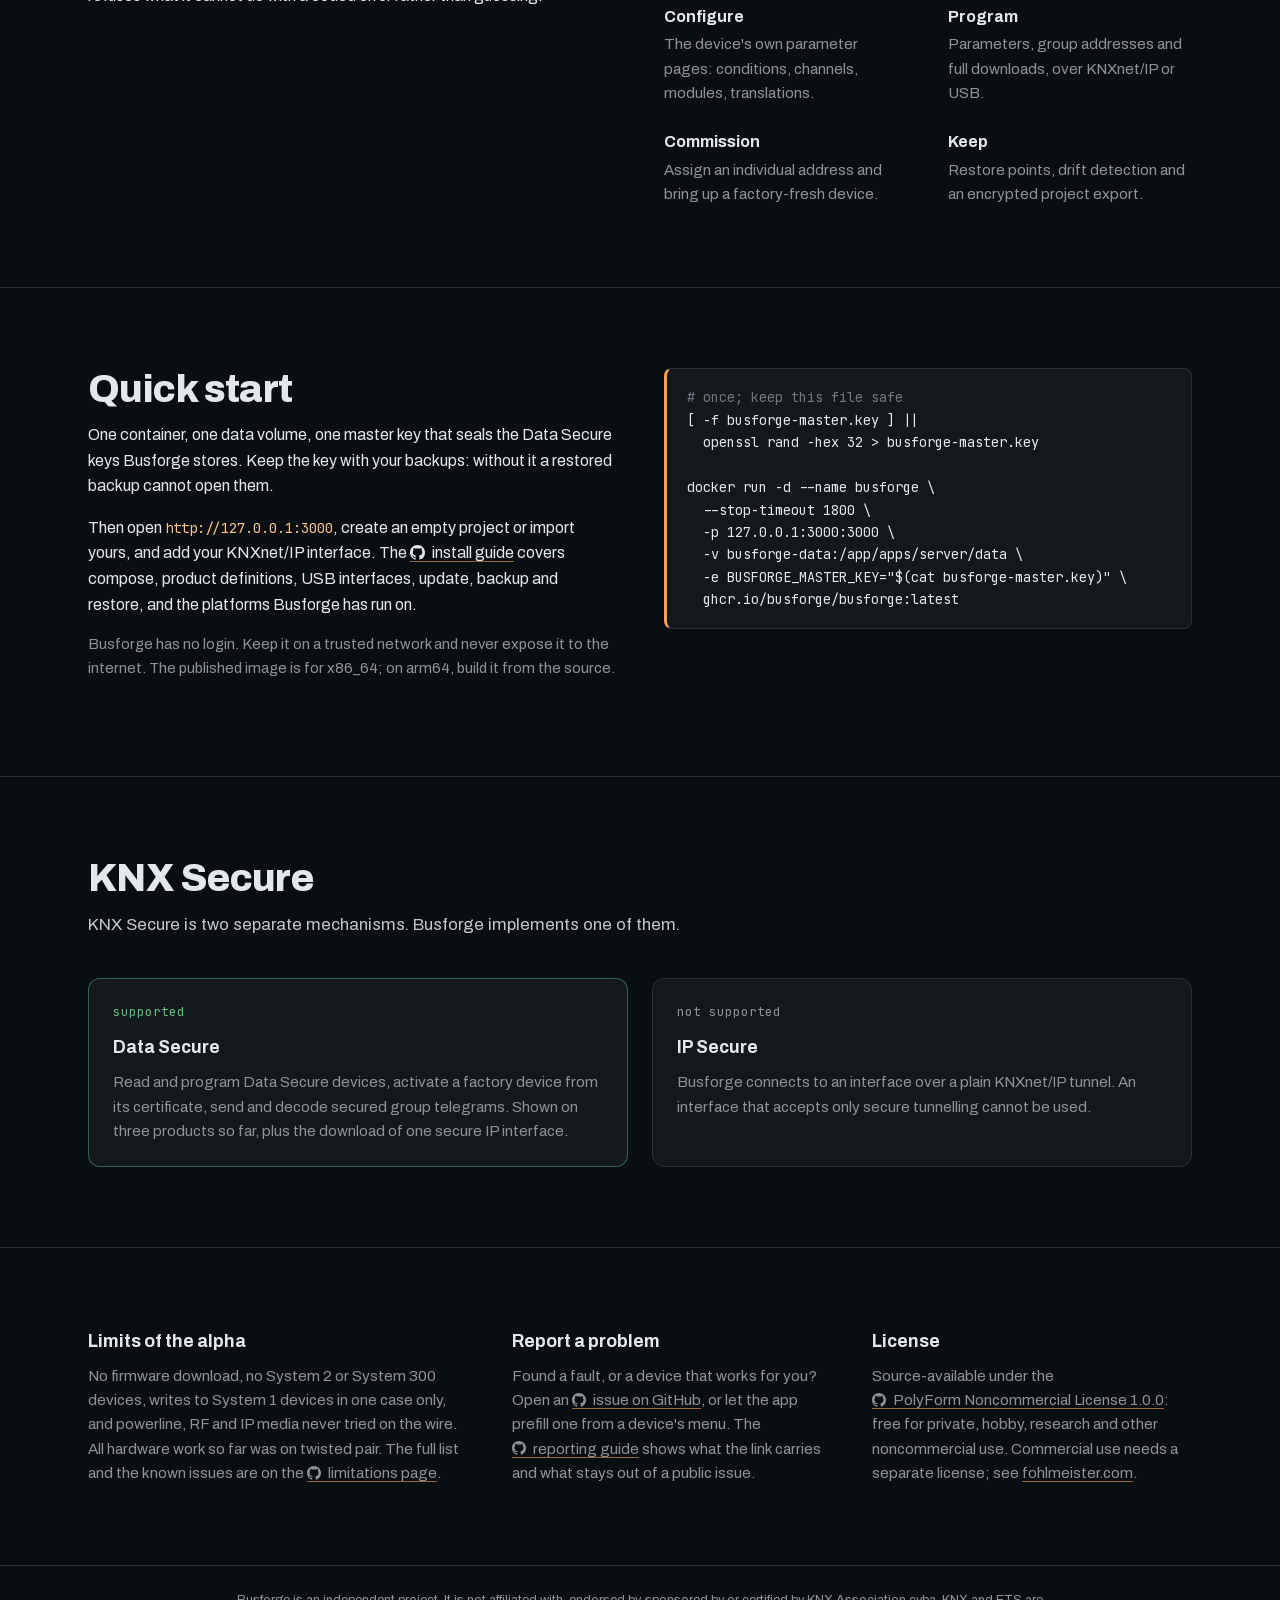
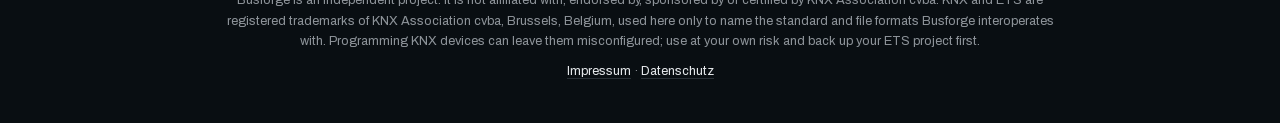
==== commit dff4c584: "Show the demo house in browser-framed screenshots that open in place, a tested product and its fille" ====
--- a/index.html
+++ b/index.html
@@ -13,7 +13,7 @@
   <link rel="preload" href="/fonts/archivo-var-latin.woff2" as="font" type="font/woff2" crossorigin>
   <link rel="stylesheet" href="/style.css">
 </head>
-<body>
+<body class="home-page">
   <header class="wrap topbar">
     <a class="lockup" href="/" aria-label="Busforge home">
       <svg viewBox="0 0 32 32" aria-hidden="true">
@@ -43,8 +43,8 @@
       <span class="word">BUSFORGE</span>
     </a>
     <nav class="topnav" aria-label="Main">
-      <a href="https://github.com/busforge/busforge/blob/main/docs/install.md">Install</a>
-      <a class="opt" href="https://github.com/busforge/busforge/blob/main/docs/limitations.md">Limitations</a>
+      <a href="#start">Install</a>
+      <a class="opt" href="#limits">Limitations</a>
       <a href="https://github.com/busforge/busforge">GitHub</a>
     </nav>
   </header>
@@ -61,7 +61,8 @@
         <p class="alpha">Public alpha, for technically capable KNX users. Keep your ETS project as a backup.</p>
       </div>
       <figure class="shot">
-        <a href="/img/app-params.webp" class="zoom"><img src="/img/app-params.webp" width="1152" height="820" alt="Busforge device page of an OpenKNX room controller: parameter pages, two objects linked to group addresses, change markers, the untested badge and the Flash button." fetchpriority="high"></a>
+        <div class="chrome" aria-hidden="true"><span class="dots"><i></i><i></i><i></i></span><span class="url">127.0.0.1:3000</span></div>
+        <a href="/img/app-params.webp" class="zoom"><img src="/img/app-params.webp" width="2400" height="1520" alt="Busforge device page of a presence detector: its parameter pages, an output linked to a group address with its change marker, the mark that every operation Busforge supports for this product is tested, and the Flash button." fetchpriority="high"></a>
       </figure>
     </section>
 
@@ -72,108 +73,119 @@
 
         <div class="diagram">
           <svg class="wide" viewBox="0 0 960 288" role="img" aria-labelledby="dg-t">
-            <title id="dg-t">From ETS project to verified device: the ETS project and the product database go into Busforge, which builds the image, backs up the device, writes and reads back. Equal bytes mean verified, different bytes are reported.</title>
+            <title id="dg-t">From ETS project to verified device: the ETS project and the product database go into Busforge, which builds the image, reads the device to check its mask and back up what a partial write changes, and compares. A preview stops there. Otherwise it writes, a partial write only what differs, and reads back: equal bytes mean verified, different bytes are reported.</title>
             <defs>
               <marker id="ar" markerWidth="8" markerHeight="6" refX="7" refY="3" orient="auto"><polygon points="0 0, 8 3, 0 6" fill="#8d9399"/></marker>
               <marker id="ar-a" markerWidth="8" markerHeight="6" refX="7" refY="3" orient="auto"><polygon points="0 0, 8 3, 0 6" fill="#f3a44a"/></marker>
               <marker id="ar-ok" markerWidth="8" markerHeight="6" refX="7" refY="3" orient="auto"><polygon points="0 0, 8 3, 0 6" fill="#54c57a"/></marker>
             </defs>
             <g fill="none" stroke-width="1.2">
-              <path d="M200 72 C224 72 224 112 244 112" stroke="#8d9399" marker-end="url(#ar)"/>
-              <path d="M200 168 C224 168 224 128 244 128" stroke="#8d9399" marker-end="url(#ar)"/>
-              <path d="M408 120 H444" stroke="#8d9399" marker-end="url(#ar)"/>
-              <path d="M592 120 H628" stroke="#8d9399" marker-end="url(#ar)"/>
-              <path class="path-draw" d="M760 120 H796" stroke="#f3a44a" stroke-width="1.6" marker-end="url(#ar-a)"/>
-              <path d="M868 152 V212" stroke="#54c57a" marker-end="url(#ar-ok)"/>
-              <path d="M820 152 V184 H696 V212" stroke="#8d9399" stroke-dasharray="5,4" marker-end="url(#ar)"/>
+              <path d="M184 72 C200 72 196 112 206 112" stroke="#8d9399" marker-end="url(#ar)"/>
+              <path d="M184 168 C200 168 196 128 206 128" stroke="#8d9399" marker-end="url(#ar)"/>
+              <path d="M342 120 H356" stroke="#8d9399" marker-end="url(#ar)"/>
+              <path d="M492 120 H506" stroke="#8d9399" marker-end="url(#ar)"/>
+              <path d="M642 120 H656" stroke="#8d9399" marker-end="url(#ar)"/>
+              <path class="path-draw" d="M792 120 H806" stroke="#f3a44a" stroke-width="1.6" marker-end="url(#ar-a)"/>
+              <path d="M576 152 V212" stroke="#8d9399" stroke-dasharray="5,4" marker-end="url(#ar)"/>
+              <path d="M876 152 V212" stroke="#54c57a" marker-end="url(#ar-ok)"/>
+              <path d="M840 152 V184 H726 V212" stroke="#8d9399" stroke-dasharray="5,4" marker-end="url(#ar)"/>
             </g>
             <g font-family="'JetBrains Mono', monospace" font-size="12" text-anchor="middle">
-              <rect x="840" y="172" width="56" height="16" rx="2" fill="#13181d"/>
-              <text x="868" y="184" fill="#54c57a">equal</text>
-              <rect x="728" y="176" width="64" height="16" rx="2" fill="#13181d"/>
-              <text x="760" y="188" fill="#8d9399">differs</text>
-            </g>
-
+              <rect x="544" y="174" width="64" height="16" rx="2" fill="#13181d"/>
+              <text x="576" y="186" fill="#8d9399">dry run</text>
+              <rect x="848" y="174" width="56" height="16" rx="2" fill="#13181d"/>
+              <text x="876" y="186" fill="#54c57a">equal</text>
+              <rect x="744" y="178" width="64" height="16" rx="2" fill="#13181d"/>
+              <text x="776" y="190" fill="#8d9399">differs</text>
+            </g>
             <g font-family="'Archivo', sans-serif" text-anchor="middle">
-              <rect x="24" y="40" width="176" height="64" rx="8" fill="rgba(141,147,153,0.10)" stroke="#717880"/>
-              <text x="112" y="68" fill="#e5e8eb" font-size="16" font-weight="600">ETS project</text>
-              <text x="112" y="88" fill="#8d9399" font-size="12" font-family="'JetBrains Mono', monospace">.knxproj</text>
-
-              <rect x="24" y="136" width="176" height="64" rx="8" fill="rgba(141,147,153,0.10)" stroke="#717880"/>
-              <text x="112" y="164" fill="#e5e8eb" font-size="16" font-weight="600">Product database</text>
-              <text x="112" y="184" fill="#8d9399" font-size="12" font-family="'JetBrains Mono', monospace">.knxprod</text>
-
-              <rect x="248" y="88" width="160" height="64" rx="8" fill="#090e12" stroke="#e5e8eb"/>
-              <text x="328" y="116" fill="#e5e8eb" font-size="16" font-weight="600">Build the image</text>
-              <text x="328" y="136" fill="#8d9399" font-size="12" font-family="'JetBrains Mono', monospace">parameters, tables</text>
-
-              <rect x="448" y="88" width="144" height="64" rx="8" fill="#090e12" stroke="#e5e8eb"/>
-              <text x="520" y="116" fill="#e5e8eb" font-size="16" font-weight="600">Back up</text>
-              <text x="520" y="136" fill="#8d9399" font-size="12" font-family="'JetBrains Mono', monospace">what it changes</text>
-
-              <rect x="632" y="88" width="128" height="64" rx="8" fill="#090e12" stroke="#e5e8eb"/>
-              <text x="696" y="116" fill="#e5e8eb" font-size="16" font-weight="600">Write</text>
-              <text x="696" y="136" fill="#8d9399" font-size="12" font-family="'JetBrains Mono', monospace">load procedure</text>
-
-              <rect x="800" y="88" width="136" height="64" rx="8" fill="rgba(243,164,74,0.12)" stroke="#f3a44a" stroke-width="1.4"/>
-              <text x="868" y="116" fill="#f3a44a" font-size="16" font-weight="700">Read back</text>
-              <text x="868" y="136" fill="#d9a46a" font-size="12" font-family="'JetBrains Mono', monospace">byte for byte</text>
-
-              <rect x="800" y="216" width="136" height="48" rx="8" fill="rgba(84,197,122,0.10)" stroke="#54c57a"/>
-              <text x="868" y="245" fill="#54c57a" font-size="16" font-weight="700">Verified</text>
-
-              <rect x="632" y="216" width="128" height="48" rx="8" fill="#090e12" stroke="#717880" stroke-dasharray="4,3"/>
-              <text x="696" y="245" fill="#c3c8cd" font-size="16" font-weight="600">Reported</text>
+              <rect x="24" y="40" width="160" height="64" rx="8" fill="rgba(141,147,153,0.10)" stroke="#717880"/>
+              <text x="104" y="69" fill="#e5e8eb" font-size="16" font-weight="600">ETS project</text>
+              <text x="104" y="88" fill="#8d9399" font-size="11" font-family="'JetBrains Mono', monospace">.knxproj</text>
+              <rect x="24" y="136" width="160" height="64" rx="8" fill="rgba(141,147,153,0.10)" stroke="#717880"/>
+              <text x="104" y="165" fill="#e5e8eb" font-size="16" font-weight="600">Product database</text>
+              <text x="104" y="184" fill="#8d9399" font-size="11" font-family="'JetBrains Mono', monospace">.knxprod</text>
+
+              <rect x="210" y="88" width="132" height="64" rx="8" fill="#090e12" stroke="#e5e8eb"/>
+              <text x="276" y="117" fill="#e5e8eb" font-size="15" font-weight="600">Build the image</text>
+              <text x="276" y="136" fill="#8d9399" font-size="11" font-family="'JetBrains Mono', monospace">parameters, tables</text>
+              <rect x="360" y="88" width="132" height="64" rx="8" fill="#090e12" stroke="#e5e8eb"/>
+              <text x="426" y="117" fill="#e5e8eb" font-size="15" font-weight="600">Read the device</text>
+              <text x="426" y="136" fill="#8d9399" font-size="11" font-family="'JetBrains Mono', monospace">mask, backup</text>
+              <rect x="510" y="88" width="132" height="64" rx="8" fill="#090e12" stroke="#e5e8eb"/>
+              <text x="576" y="117" fill="#e5e8eb" font-size="15" font-weight="600">Compare</text>
+              <text x="576" y="136" fill="#8d9399" font-size="11" font-family="'JetBrains Mono', monospace">against the device</text>
+              <rect x="660" y="88" width="132" height="64" rx="8" fill="#090e12" stroke="#e5e8eb"/>
+              <text x="726" y="117" fill="#e5e8eb" font-size="15" font-weight="600">Write</text>
+              <text x="726" y="136" fill="#8d9399" font-size="11" font-family="'JetBrains Mono', monospace">load procedure</text>
+              <rect x="810" y="88" width="132" height="64" rx="8" fill="rgba(243,164,74,0.12)" stroke="#f3a44a" stroke-width="1.4"/>
+              <text x="876" y="117" fill="#f3a44a" font-size="16" font-weight="700">Read back</text>
+              <text x="876" y="136" fill="#d9a46a" font-size="11" font-family="'JetBrains Mono', monospace">byte for byte</text>
+
+              <rect x="510" y="216" width="132" height="48" rx="8" fill="#090e12" stroke="#717880" stroke-dasharray="4,3"/>
+              <text x="576" y="245" fill="#c3c8cd" font-size="16" font-weight="600">Preview</text>
+              <rect x="660" y="216" width="132" height="48" rx="8" fill="#090e12" stroke="#717880" stroke-dasharray="4,3"/>
+              <text x="726" y="245" fill="#c3c8cd" font-size="16" font-weight="600">Reported</text>
+              <rect x="810" y="216" width="132" height="48" rx="8" fill="rgba(84,197,122,0.10)" stroke="#54c57a"/>
+              <text x="876" y="245" fill="#54c57a" font-size="16" font-weight="700">Verified</text>
             </g>
           </svg>
 
-          <svg class="tall" viewBox="0 0 360 600" role="img" aria-labelledby="dg-t2">
-            <title id="dg-t2">From ETS project to verified device: the ETS project and the product database go into Busforge, which builds the image, backs up the device, writes and reads back. Equal bytes mean verified, different bytes are reported.</title>
+          <svg class="tall" viewBox="0 0 360 664" role="img" aria-labelledby="dg-t2">
+            <title id="dg-t2">From ETS project to verified device: the ETS project and the product database go into Busforge, which builds the image, reads the device to check its mask and back up what a partial write changes, and compares. A preview stops there. Otherwise it writes, a partial write only what differs, and reads back: equal bytes mean verified, different bytes are reported.</title>
             <defs>
               <marker id="ar2" markerWidth="8" markerHeight="6" refX="7" refY="3" orient="auto"><polygon points="0 0, 8 3, 0 6" fill="#8d9399"/></marker>
               <marker id="ar2-a" markerWidth="8" markerHeight="6" refX="7" refY="3" orient="auto"><polygon points="0 0, 8 3, 0 6" fill="#f3a44a"/></marker>
               <marker id="ar2-ok" markerWidth="8" markerHeight="6" refX="7" refY="3" orient="auto"><polygon points="0 0, 8 3, 0 6" fill="#54c57a"/></marker>
             </defs>
             <g fill="none" stroke-width="1.2">
-              <path d="M96 76 C96 96 160 92 160 112" stroke="#8d9399" marker-end="url(#ar2)"/>
-              <path d="M264 76 C264 96 200 92 200 112" stroke="#8d9399" marker-end="url(#ar2)"/>
-              <path d="M180 172 V204" stroke="#8d9399" marker-end="url(#ar2)"/>
-              <path d="M180 264 V296" stroke="#8d9399" marker-end="url(#ar2)"/>
-              <path class="path-draw" d="M180 356 V388" stroke="#f3a44a" stroke-width="1.6" marker-end="url(#ar2-a)"/>
-              <path d="M220 448 V480 H264 V512" stroke="#54c57a" marker-end="url(#ar2-ok)"/>
-              <path d="M140 448 V480 H96 V512" stroke="#8d9399" stroke-dasharray="5,4" marker-end="url(#ar2)"/>
+              <path d="M96 76 C96 96 104 92 104 112" stroke="#8d9399" marker-end="url(#ar2)"/>
+              <path d="M264 76 C264 96 144 92 144 112" stroke="#8d9399" marker-end="url(#ar2)"/>
+              <path d="M124 172 V204" stroke="#8d9399" marker-end="url(#ar2)"/>
+              <path d="M124 264 V296" stroke="#8d9399" marker-end="url(#ar2)"/>
+              <path d="M124 356 V388" stroke="#8d9399" marker-end="url(#ar2)"/>
+              <path d="M224 328 H244" stroke="#8d9399" stroke-dasharray="5,4" marker-end="url(#ar2)"/>
+              <path class="path-draw" d="M124 448 V480" stroke="#f3a44a" stroke-width="1.6" marker-end="url(#ar2-a)"/>
+              <path d="M164 540 V568 H264 V592" stroke="#54c57a" marker-end="url(#ar2-ok)"/>
+              <path d="M96 540 V592" stroke="#8d9399" stroke-dasharray="5,4" marker-end="url(#ar2)"/>
             </g>
             <g font-family="'JetBrains Mono', monospace" font-size="12" text-anchor="middle">
-              <rect x="236" y="484" width="56" height="16" rx="2" fill="#13181d"/>
-              <text x="264" y="496" fill="#54c57a">equal</text>
-              <rect x="64" y="484" width="64" height="16" rx="2" fill="#13181d"/>
-              <text x="96" y="496" fill="#8d9399">differs</text>
+              <rect x="236" y="572" width="56" height="16" rx="2" fill="#13181d"/>
+              <text x="264" y="584" fill="#54c57a">equal</text>
+              <rect x="64" y="572" width="64" height="16" rx="2" fill="#13181d"/>
+              <text x="96" y="584" fill="#8d9399">differs</text>
             </g>
             <g font-family="'Archivo', sans-serif" text-anchor="middle">
               <rect x="16" y="16" width="160" height="60" rx="8" fill="rgba(141,147,153,0.10)" stroke="#717880"/>
-              <text x="96" y="44" fill="#e5e8eb" font-size="16" font-weight="600">ETS project</text>
-              <text x="96" y="64" fill="#8d9399" font-size="12" font-family="'JetBrains Mono', monospace">.knxproj</text>
+              <text x="96" y="43" fill="#e5e8eb" font-size="16" font-weight="600">ETS project</text>
+              <text x="96" y="62" fill="#8d9399" font-size="11" font-family="'JetBrains Mono', monospace">.knxproj</text>
               <rect x="184" y="16" width="160" height="60" rx="8" fill="rgba(141,147,153,0.10)" stroke="#717880"/>
-              <text x="264" y="44" fill="#e5e8eb" font-size="16" font-weight="600">Product database</text>
-              <text x="264" y="64" fill="#8d9399" font-size="12" font-family="'JetBrains Mono', monospace">.knxprod</text>
-
-              <rect x="80" y="116" width="200" height="56" rx="8" fill="#090e12" stroke="#e5e8eb"/>
-              <text x="180" y="140" fill="#e5e8eb" font-size="16" font-weight="600">Build the image</text>
-              <text x="180" y="160" fill="#8d9399" font-size="12" font-family="'JetBrains Mono', monospace">parameters, tables</text>
-              <rect x="80" y="208" width="200" height="56" rx="8" fill="#090e12" stroke="#e5e8eb"/>
-              <text x="180" y="232" fill="#e5e8eb" font-size="16" font-weight="600">Back up</text>
-              <text x="180" y="252" fill="#8d9399" font-size="12" font-family="'JetBrains Mono', monospace">what it changes</text>
-              <rect x="80" y="300" width="200" height="56" rx="8" fill="#090e12" stroke="#e5e8eb"/>
-              <text x="180" y="324" fill="#e5e8eb" font-size="16" font-weight="600">Write</text>
-              <text x="180" y="344" fill="#8d9399" font-size="12" font-family="'JetBrains Mono', monospace">load procedure</text>
-              <rect x="80" y="392" width="200" height="56" rx="8" fill="rgba(243,164,74,0.12)" stroke="#f3a44a" stroke-width="1.4"/>
-              <text x="180" y="416" fill="#f3a44a" font-size="16" font-weight="700">Read back</text>
-              <text x="180" y="436" fill="#d9a46a" font-size="12" font-family="'JetBrains Mono', monospace">byte for byte</text>
-
-              <rect x="16" y="516" width="160" height="48" rx="8" fill="#090e12" stroke="#717880" stroke-dasharray="4,3"/>
-              <text x="96" y="545" fill="#c3c8cd" font-size="16" font-weight="600">Reported</text>
-              <rect x="184" y="516" width="160" height="48" rx="8" fill="rgba(84,197,122,0.10)" stroke="#54c57a"/>
-              <text x="264" y="545" fill="#54c57a" font-size="16" font-weight="700">Verified</text>
+              <text x="264" y="43" fill="#e5e8eb" font-size="16" font-weight="600">Product database</text>
+              <text x="264" y="62" fill="#8d9399" font-size="11" font-family="'JetBrains Mono', monospace">.knxprod</text>
+
+              <rect x="24" y="116" width="200" height="56" rx="8" fill="#090e12" stroke="#e5e8eb"/>
+              <text x="124" y="141" fill="#e5e8eb" font-size="16" font-weight="600">Build the image</text>
+              <text x="124" y="160" fill="#8d9399" font-size="11" font-family="'JetBrains Mono', monospace">parameters, tables</text>
+              <rect x="24" y="208" width="200" height="56" rx="8" fill="#090e12" stroke="#e5e8eb"/>
+              <text x="124" y="233" fill="#e5e8eb" font-size="16" font-weight="600">Read the device</text>
+              <text x="124" y="252" fill="#8d9399" font-size="11" font-family="'JetBrains Mono', monospace">mask, backup</text>
+              <rect x="24" y="300" width="200" height="56" rx="8" fill="#090e12" stroke="#e5e8eb"/>
+              <text x="124" y="325" fill="#e5e8eb" font-size="16" font-weight="600">Compare</text>
+              <text x="124" y="344" fill="#8d9399" font-size="11" font-family="'JetBrains Mono', monospace">against the device</text>
+              <rect x="248" y="304" width="96" height="48" rx="8" fill="#090e12" stroke="#717880" stroke-dasharray="4,3"/>
+              <text x="296" y="325" fill="#c3c8cd" font-size="15" font-weight="600">Preview</text>
+              <text x="296" y="344" fill="#8d9399" font-size="11" font-family="'JetBrains Mono', monospace">dry run</text>
+              <rect x="24" y="392" width="200" height="56" rx="8" fill="#090e12" stroke="#e5e8eb"/>
+              <text x="124" y="417" fill="#e5e8eb" font-size="16" font-weight="600">Write</text>
+              <text x="124" y="436" fill="#8d9399" font-size="11" font-family="'JetBrains Mono', monospace">load procedure</text>
+              <rect x="24" y="484" width="200" height="56" rx="8" fill="rgba(243,164,74,0.12)" stroke="#f3a44a" stroke-width="1.4"/>
+              <text x="124" y="509" fill="#f3a44a" font-size="16" font-weight="700">Read back</text>
+              <text x="124" y="528" fill="#d9a46a" font-size="11" font-family="'JetBrains Mono', monospace">byte for byte</text>
+
+              <rect x="16" y="596" width="160" height="48" rx="8" fill="#090e12" stroke="#717880" stroke-dasharray="4,3"/>
+              <text x="96" y="625" fill="#c3c8cd" font-size="16" font-weight="600">Reported</text>
+              <rect x="184" y="596" width="160" height="48" rx="8" fill="rgba(84,197,122,0.10)" stroke="#54c57a"/>
+              <text x="264" y="625" fill="#54c57a" font-size="16" font-weight="700">Verified</text>
             </g>
           </svg>
         </div>
@@ -198,11 +210,12 @@
     <section class="band" aria-labelledby="tour-h">
       <div class="wrap">
         <h2 id="tour-h">The application</h2>
-        <p class="intro">Screens from a demo project with OpenKNX room controllers and an MDT contact interface on a test bus.</p>
+        <p class="intro">Screens from the demo project: an invented house with seventeen devices of ten manufacturers.</p>
         <div class="tour">
           <div class="row">
             <figure class="shot">
-              <a href="/img/app-devices.webp" class="zoom"><img src="/img/app-devices.webp" width="1152" height="760" loading="lazy" alt="Device overview of the demo project: floors and rooms on the left, each room controller with its individual address and the note that it was never programmed."></a>
+              <div class="chrome" aria-hidden="true"><span class="dots"><i></i><i></i><i></i></span><span class="url">127.0.0.1:3000</span></div>
+              <a href="/img/app-devices.webp" class="zoom"><img src="/img/app-devices.webp" width="2400" height="1520" loading="lazy" alt="Device overview of the demo house: floors and rooms on the left, each device under its room with its individual address, manufacturer and programming state."></a>
             </figure>
             <div>
               <h3>Your building, room by room</h3>
@@ -211,7 +224,8 @@
           </div>
           <div class="row flip">
             <figure class="shot">
-              <a href="/img/app-ga.webp" class="zoom"><img src="/img/app-ga.webp" width="1152" height="760" loading="lazy" alt="Group address overview: main and middle groups for lighting, climate, presence and system, each address with its name and datapoint type."></a>
+              <div class="chrome" aria-hidden="true"><span class="dots"><i></i><i></i><i></i></span><span class="url">127.0.0.1:3000</span></div>
+              <a href="/img/app-ga.webp" class="zoom"><img src="/img/app-ga.webp" width="2400" height="1520" loading="lazy" alt="Group address overview: main and middle groups for central functions, lighting, blinds, heating and presence, each address with its name and datapoint type."></a>
             </figure>
             <div>
               <h3>Group addresses, with their types</h3>
@@ -220,6 +234,7 @@
           </div>
           <div class="row">
             <figure class="shot narrow">
+              <div class="chrome" aria-hidden="true"><span class="dots"><i></i><i></i><i></i></span><span class="url">127.0.0.1:3000</span></div>
               <a href="/img/app-flash.webp" class="zoom"><img src="/img/app-flash.webp" width="510" height="467" loading="lazy" alt="Program dialog for an MDT door contact interface: the partial flash is refused because no configuration was verified on the device yet, and the full download preview says it will rewrite 278 bytes including the com-object table."></a>
             </figure>
             <div>
@@ -227,21 +242,25 @@
               <p>The program dialog first checks against the real device and says what it would write. Here a device that Busforge has never programmed: the partial flash is refused, and the full download shows its size before you start it.</p>
             </div>
           </div>
-          <div class="pair">
-            <figure>
-              <div class="shot"><a href="/img/app-compat.webp" class="zoom"><img src="/img/app-compat.webp" width="415" height="363" loading="lazy" alt="Compatibility popover of an untested product: every operation listed as untested, with the explanation of what tested means."></a></div>
-              <figcaption class="caption">
-                <h3>What has been shown for this product</h3>
-                <p>Each operation with its state from the kept evidence. A product nobody has tested says so, and is written only after you confirm it for the project.</p>
-              </figcaption>
-            </figure>
-            <figure>
-              <div class="shot"><a href="/img/app-diag.webp" class="zoom"><img src="/img/app-diag.webp" width="671" height="575" loading="lazy" alt="Dialog to create a diagnostic package: what is read, the limits, the effect on the bus, and that the result stays on this computer."></a></div>
-              <figcaption class="caption">
-                <h3>A diagnostic package for the rest</h3>
-                <p>For a device Busforge cannot program yet, it reads identity, properties and planned memory, writes nothing, and lets you review the file before it leaves your computer.</p>
-              </figcaption>
-            </figure>
+          <div class="row flip">
+            <figure class="shot">
+              <div class="chrome" aria-hidden="true"><span class="dots"><i></i><i></i><i></i></span><span class="url">127.0.0.1:3000</span></div>
+              <a href="/img/app-compat.webp" class="zoom"><img src="/img/app-compat.webp" width="1424" height="1005" loading="lazy" alt="Compatibility popover of a presence detector: every operation, from reading parameters to the structural flash, tested on hardware with firmware 6, and the explanation of what tested means."></a>
+            </figure>
+            <div>
+              <h3>What has been shown for this product</h3>
+              <p>Each operation with its state from the kept evidence, here a presence detector tested on everything Busforge supports for it. A product nobody has tested says so, and is written only after you confirm it for the project.</p>
+            </div>
+          </div>
+          <div class="row">
+            <figure class="shot">
+              <div class="chrome" aria-hidden="true"><span class="dots"><i></i><i></i><i></i></span><span class="url">127.0.0.1:3000</span></div>
+              <a href="/img/app-diag.webp" class="zoom"><img src="/img/app-diag.webp" width="1440" height="1088" loading="lazy" alt="The dialog to create a diagnostic package over the device page: what is read, the limits, the effect on the bus, and that the result stays on this computer."></a>
+            </figure>
+            <div>
+              <h3>A diagnostic package for the rest</h3>
+              <p>For a device Busforge cannot program yet, it reads identity, properties and planned memory, writes nothing, and lets you review the file before it leaves your computer.</p>
+            </div>
           </div>
         </div>
       </div>
@@ -264,7 +283,7 @@
       </div>
     </section>
 
-    <section class="band content" aria-labelledby="start-h">
+    <section class="band content" id="start" aria-labelledby="start-h">
       <div class="wrap cols">
         <div>
           <h2 id="start-h">Quick start</h2>
@@ -308,7 +327,7 @@
 
     <section class="band" aria-label="Limits, reporting and license">
       <div class="wrap closing">
-        <div>
+        <div id="limits">
           <h3>Limits of the alpha</h3>
           <p>No firmware download, no System 2 or System 300 devices, writes to System 1 devices in one case only, and powerline, RF and IP media never tried on the wire. All hardware work so far was on twisted pair. The full list and the known issues are on the <a href="https://github.com/busforge/busforge/blob/main/docs/limitations.md">limitations page</a>.</p>
         </div>
@@ -328,5 +347,36 @@
     <p>Busforge is an independent project. It is not affiliated with, endorsed by, sponsored by or certified by KNX Association cvba. KNX and ETS are registered trademarks of KNX Association cvba, Brussels, Belgium, used here only to name the standard and file formats Busforge interoperates with. Programming KNX devices can leave them misconfigured; use at your own risk and back up your ETS project first.</p>
     <p><a href="/impressum">Impressum</a> · <a href="/datenschutz">Datenschutz</a></p>
   </footer>
+
+  <dialog class="lightbox" aria-label="Screenshot">
+    <button type="button" class="close" aria-label="Close">
+      <svg viewBox="0 0 24 24" aria-hidden="true"><path d="M6 6l12 12M18 6L6 18"/></svg>
+    </button>
+    <img alt="">
+  </dialog>
+  <script>
+    // Opens a screenshot in place; without script the link opens the image itself.
+    const box = document.querySelector(".lightbox");
+    const big = box.querySelector("img");
+    document.addEventListener("click", (e) => {
+      const link = e.target.closest("a.zoom");
+      if (!link || !box.showModal || e.button !== 0 || e.metaKey || e.ctrlKey || e.shiftKey || e.altKey) return;
+      e.preventDefault();
+      const img = link.querySelector("img");
+      big.src = link.href;
+      big.alt = img.alt;
+      box.showModal();
+      document.documentElement.classList.add("locked");
+    });
+    box.querySelector(".close").addEventListener("click", () => box.close());
+    // The image fills the dialog's centre; a press and release outside it land on the dialog, i.e. the backdrop.
+    let pressedOutside = false;
+    box.addEventListener("pointerdown", (e) => { pressedOutside = e.target === box; });
+    box.addEventListener("click", (e) => { if (e.target === box && pressedOutside) box.close(); });
+    box.addEventListener("close", () => {
+      document.documentElement.classList.remove("locked");
+      big.removeAttribute("src");
+    });
+  </script>
 </body>
 </html>
--- a/style.css
+++ b/style.css
@@ -24,10 +24,12 @@
   --ok: #54c57a;
   --sans: "Archivo", system-ui, -apple-system, "Segoe UI", sans-serif;
   --mono: "JetBrains Mono", ui-monospace, monospace;
+  --gh: url("data:image/svg+xml,%3Csvg xmlns='http://www.w3.org/2000/svg' viewBox='0 0 16 16'%3E%3Cpath d='M8 0C3.58 0 0 3.58 0 8c0 3.54 2.29 6.53 5.47 7.59.4.07.55-.17.55-.38 0-.19-.01-.82-.01-1.49-2.01.37-2.53-.49-2.69-.94-.09-.23-.48-.94-.82-1.13-.28-.15-.68-.52-.01-.53.63-.01 1.08.58 1.23.82.72 1.21 1.87.87 2.33.66.07-.52.28-.87.51-1.07-1.78-.2-3.64-.89-3.64-3.95 0-.87.31-1.59.82-2.15-.08-.2-.36-1.02.08-2.12 0 0 .67-.21 2.2.82.64-.18 1.32-.27 2-.27.68 0 1.36.09 2 .27 1.53-1.04 2.2-.82 2.2-.82.44 1.1.16 1.92.08 2.12.51.56.82 1.27.82 2.15 0 3.07-1.87 3.75-3.65 3.95.29.25.54.73.54 1.48 0 1.07-.01 1.93-.01 2.2 0 .21.15.46.55.38A8.013 8.013 0 0016 8c0-4.42-3.58-8-8-8z'/%3E%3C/svg%3E");
 }
 * { box-sizing: border-box; }
 html { -webkit-text-size-adjust: 100%; }
 body {
+  position: relative;
   margin: 0;
   min-height: 100vh;
   display: flex;
@@ -39,6 +41,26 @@
   line-height: 1.6;
 }
 a { color: inherit; }
+html { scroll-padding-top: 1.5rem; }
+html.locked { overflow: hidden; }
+@media (prefers-reduced-motion: no-preference) {
+  html { scroll-behavior: smooth; }
+}
+
+/* Every link to GitHub carries its mark. */
+a[href^="https://github.com/"]::before {
+  content: "";
+  display: inline-block;
+  width: 0.95em;
+  height: 0.95em;
+  margin-right: 0.4em;
+  vertical-align: -0.12em;
+  background: currentColor;
+  -webkit-mask: var(--gh) center / contain no-repeat;
+  mask: var(--gh) center / contain no-repeat;
+}
+/* Keeps the mark on the line of the words it belongs to. */
+.band p a[href^="https://github.com/"] { white-space: nowrap; }
 a:focus-visible, .button:focus-visible {
   outline: 2px solid var(--primary);
   outline-offset: 3px;
@@ -95,6 +117,34 @@
 .legal .muted { color: var(--muted); }
 
 /* ---------- Homepage ---------- */
+/* The hero stands on a field of bus contacts that drifts very slowly, fading out towards the page. */
+.home-page::before {
+  content: "";
+  position: absolute;
+  inset: 0 0 auto;
+  height: 46rem;
+  z-index: -1;
+  pointer-events: none;
+  background-image: radial-gradient(circle, rgb(229 232 235 / 0.16) 1px, transparent 1.4px);
+  background-size: 22px 22px;
+  -webkit-mask-image: radial-gradient(70rem 36rem at 72% 32%, #000 10%, transparent 72%);
+  mask-image: radial-gradient(70rem 36rem at 72% 32%, #000 10%, transparent 72%);
+  /* One pixel per step: the field moves about 2 px a second, so it repaints twice a second, not every frame. */
+  animation: drift 120s steps(220) infinite;
+}
+.home-page::after {
+  content: "";
+  position: absolute;
+  inset: 0 0 auto;
+  height: 46rem;
+  z-index: -1;
+  pointer-events: none;
+  background: radial-gradient(40rem 22rem at 74% 36%, rgb(243 164 74 / 0.09), transparent 70%);
+}
+@keyframes drift { to { background-position: 220px 110px; } }
+@media (prefers-reduced-motion: reduce) {
+  .home-page::before { animation: none; }
+}
 .wrap { width: 100%; max-width: 72rem; margin: 0 auto; padding: 0 1.5rem; }
 
 .topbar {
@@ -153,18 +203,102 @@
 }
 .button.primary:hover { filter: brightness(1.06); }
 
+/* App screenshots sit in a browser window, lifted off the page. */
 .shot {
   margin: 0;
-  border: 1px solid var(--border);
+  border: 1px solid #343c43;
   border-radius: 0.75rem;
   overflow: hidden;
-  background: var(--card);
-}
+  background: #0d1216;
+  box-shadow:
+    0 1px 0 rgb(255 255 255 / 0.04) inset,
+    0 24px 60px -24px rgb(0 0 0 / 0.9),
+    0 8px 20px -12px rgb(0 0 0 / 0.7);
+}
+.chrome {
+  display: flex;
+  align-items: center;
+  gap: 0.9rem;
+  height: 2rem;
+  padding: 0 0.8rem;
+  border-bottom: 1px solid var(--border);
+  background: var(--raise);
+}
+.chrome .dots { display: flex; gap: 0.4rem; }
+.chrome i { width: 0.6rem; height: 0.6rem; border-radius: 50%; background: #3a434b; }
+.chrome .url {
+  flex: 0 1 16rem;
+  margin: 0 auto;
+  padding: 0.1rem 0.75rem;
+  border-radius: 0.375rem;
+  background: var(--bg);
+  color: var(--muted);
+  font-family: var(--mono);
+  font-size: 0.7rem;
+  text-align: center;
+  white-space: nowrap;
+  overflow: hidden;
+}
+.chrome::after { content: ""; width: 2.6rem; }
 .shot img { display: block; width: 100%; height: auto; }
 .shot .zoom { display: block; cursor: zoom-in; }
+.shot .zoom:focus-visible { outline: 2px solid var(--primary); outline-offset: -2px; border-radius: 0; }
 .tour .shot.narrow { max-width: 32rem; justify-self: end; width: 100%; }
 .hero .shot {
-  box-shadow: 0 30px 80px -30px rgb(0 0 0 / 0.8), 0 0 0 1px rgb(243 164 74 / 0.08);
+  box-shadow:
+    0 1px 0 rgb(255 255 255 / 0.05) inset,
+    0 40px 90px -30px rgb(0 0 0 / 0.95),
+    0 0 0 1px rgb(243 164 74 / 0.10),
+    0 0 80px -20px rgb(243 164 74 / 0.14);
+}
+
+/* Lightbox: one screenshot at full size over the page. */
+.lightbox {
+  width: 100vw;
+  height: 100vh;
+  height: 100dvh;
+  max-width: none;
+  max-height: none;
+  margin: 0;
+  padding: 3.5rem 1.5rem 1.5rem;
+  border: 0;
+  background: transparent;
+  overflow: auto;
+}
+.lightbox[open] { display: flex; align-items: center; justify-content: center; }
+.lightbox::backdrop { background: rgb(5 8 10 / 0.88); backdrop-filter: blur(3px); }
+.lightbox img {
+  display: block;
+  max-width: min(100%, 1920px);
+  max-height: 100%;
+  width: auto;
+  height: auto;
+  border: 1px solid #343c43;
+  border-radius: 0.5rem;
+  box-shadow: 0 30px 80px -20px rgb(0 0 0 / 0.9);
+  cursor: default;
+}
+.lightbox .close {
+  position: fixed;
+  top: 0.9rem;
+  right: 0.9rem;
+  display: grid;
+  place-items: center;
+  width: 2.5rem;
+  height: 2.5rem;
+  padding: 0;
+  border: 1px solid var(--border);
+  border-radius: 0.375rem;
+  background: var(--card);
+  color: var(--fg);
+  cursor: pointer;
+}
+.lightbox .close:hover { background: #21272e; border-color: var(--muted); }
+.lightbox .close:focus-visible { outline: 2px solid var(--primary); outline-offset: 2px; }
+.lightbox .close svg { width: 1.1rem; height: 1.1rem; fill: none; stroke: currentColor; stroke-width: 2; stroke-linecap: round; }
+@media (prefers-reduced-motion: no-preference) {
+  .lightbox[open] img { animation: rise 0.18s ease-out; }
+  @keyframes rise { from { opacity: 0; transform: scale(0.98); } }
 }
 
 .band { border-top: 1px solid var(--border); padding: 5rem 0; }
@@ -190,7 +324,7 @@
 }
 .diagram svg { display: block; width: 100%; height: auto; }
 .diagram .tall { display: none; }
-.diagram .path-draw { stroke-dasharray: 1200; stroke-dashoffset: 1200; animation: draw 2.4s 0.4s ease-out forwards; }
+.diagram .path-draw { stroke-dasharray: 20; stroke-dashoffset: 20; animation: draw 1.2s 0.6s ease-out forwards; }
 @keyframes draw { to { stroke-dashoffset: 0; } }
 @media (prefers-reduced-motion: reduce) {
   .diagram .path-draw { animation: none; stroke-dashoffset: 0; }
@@ -217,8 +351,6 @@
 .tour .row.flip .shot { order: 2; }
 .tour h3 { margin: 0 0 0.5rem; font-size: 1.3rem; font-weight: 700; }
 .tour p { margin: 0; color: var(--muted); }
-.pair { display: grid; grid-template-columns: minmax(0, 0.8fr) minmax(0, 1.2fr); gap: 1.5rem; align-items: start; }
-.pair figcaption, .caption { margin-top: 1rem; }
 
 /* Text sections */
 .cols { display: grid; grid-template-columns: minmax(0, 1fr) minmax(0, 1fr); gap: 3rem; }
@@ -257,7 +389,7 @@
   .hero { grid-template-columns: minmax(0, 1fr); gap: 2.5rem; padding-top: 2rem; padding-bottom: 3.5rem; }
   .tour .row, .tour .row.flip { grid-template-columns: minmax(0, 1fr); gap: 1.25rem; }
   .tour .row.flip .shot { order: 0; }
-  .pair, .cols, .facts, .secure, .closing, .features { grid-template-columns: minmax(0, 1fr); }
+  .cols, .facts, .secure, .closing, .features { grid-template-columns: minmax(0, 1fr); }
   .band { padding: 3.5rem 0; }
   .tour { gap: 3.5rem; }
 }
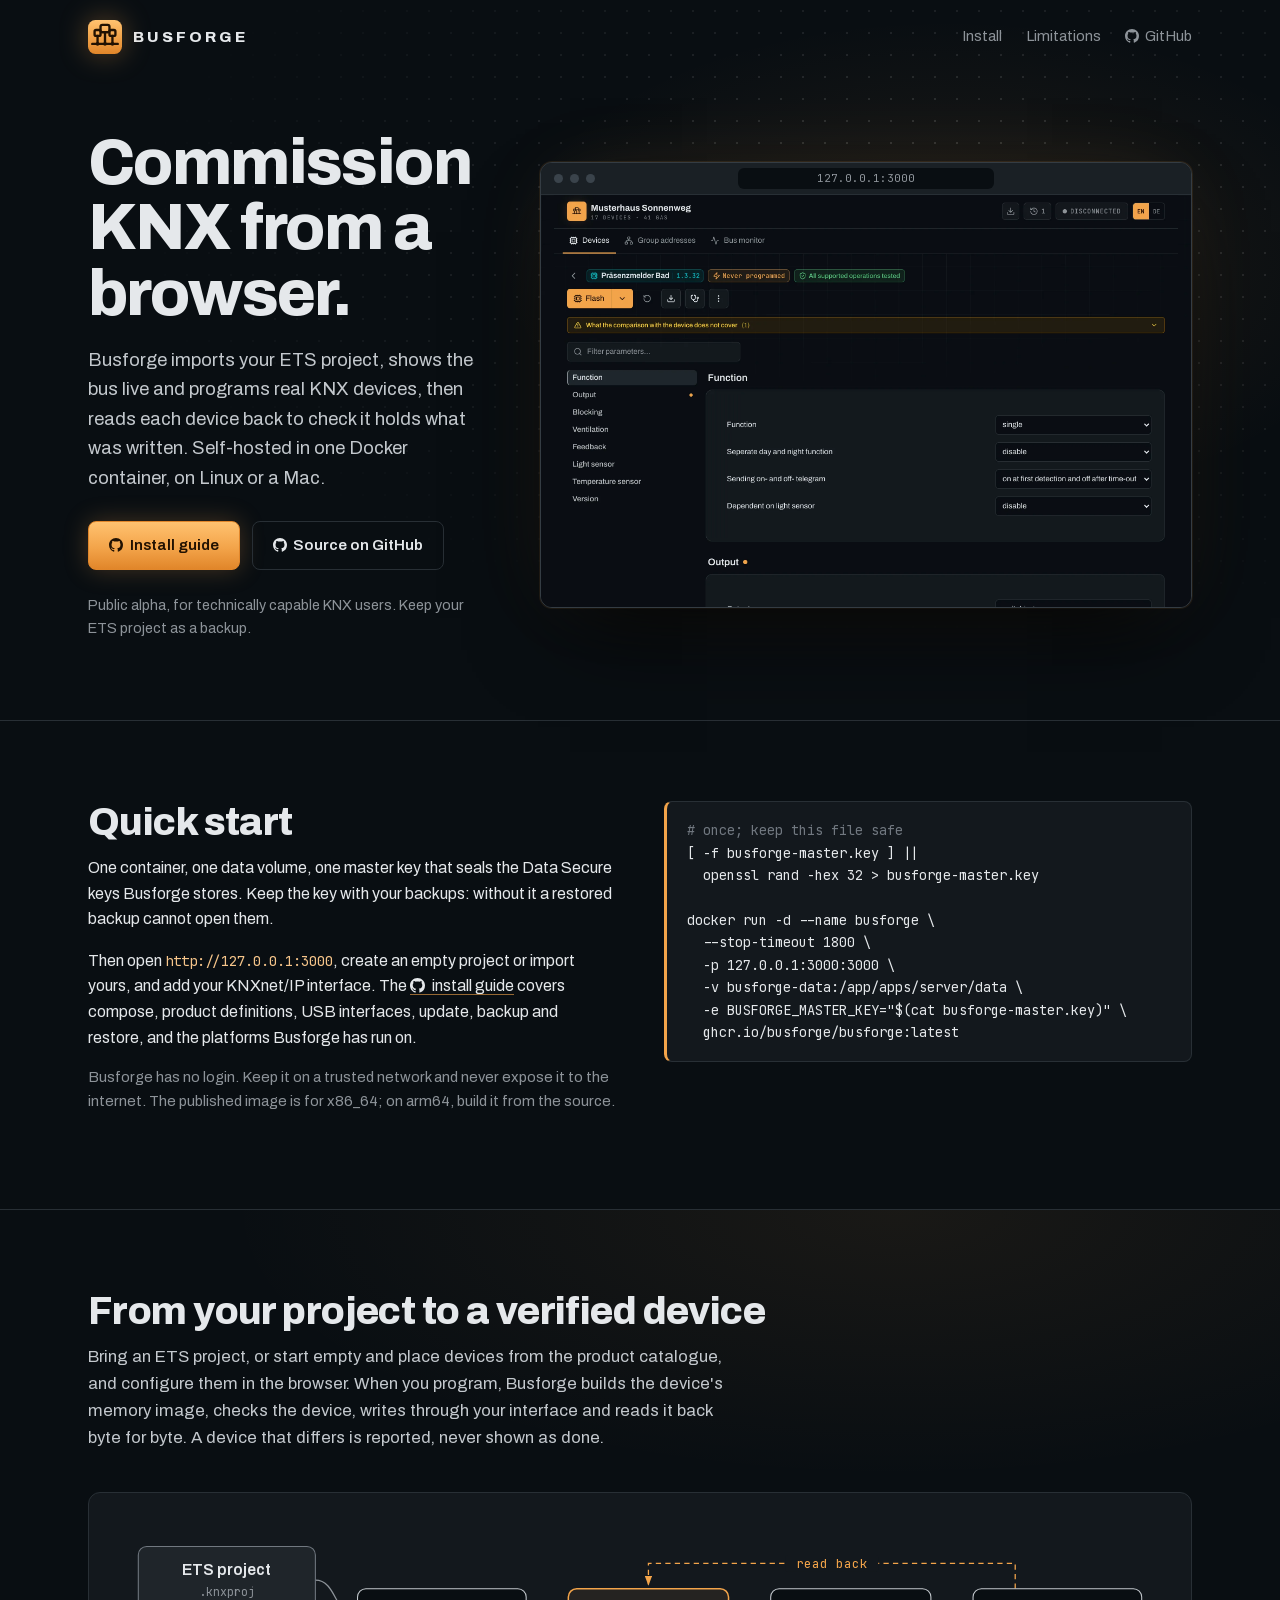
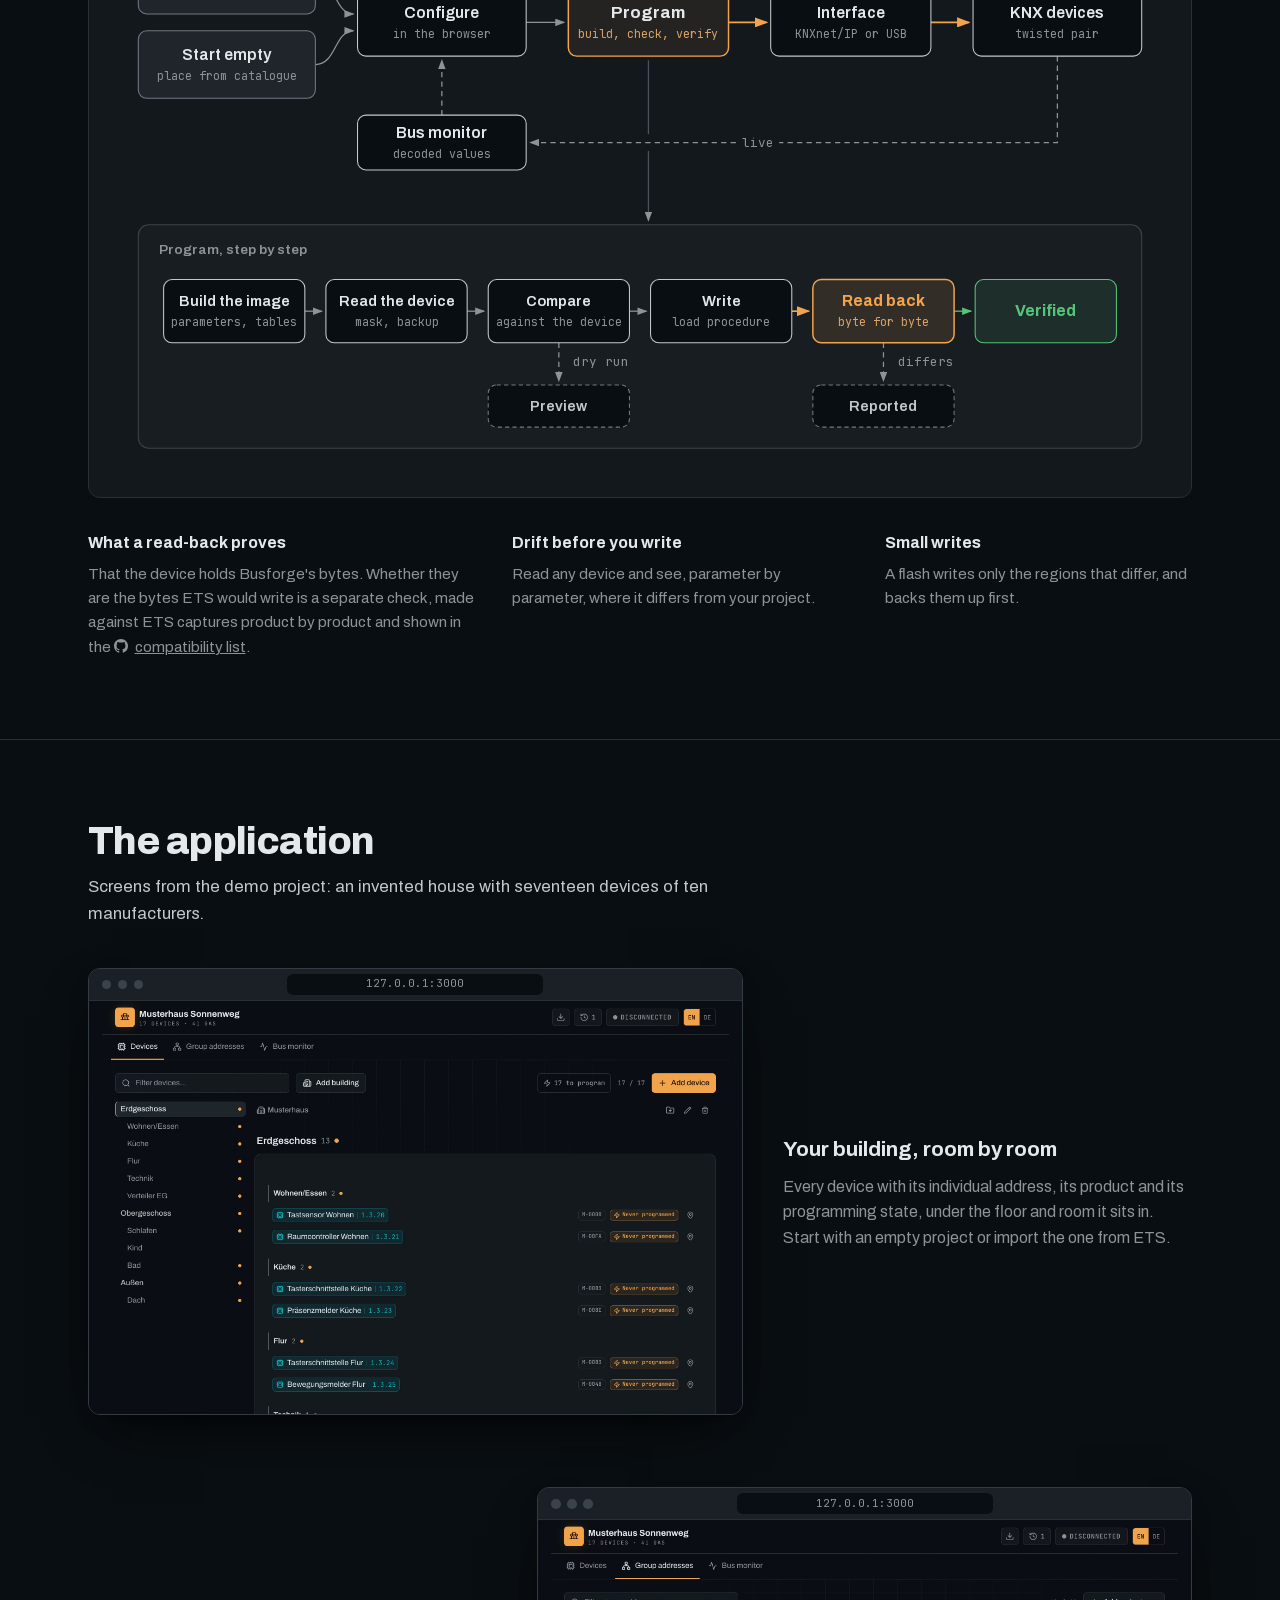
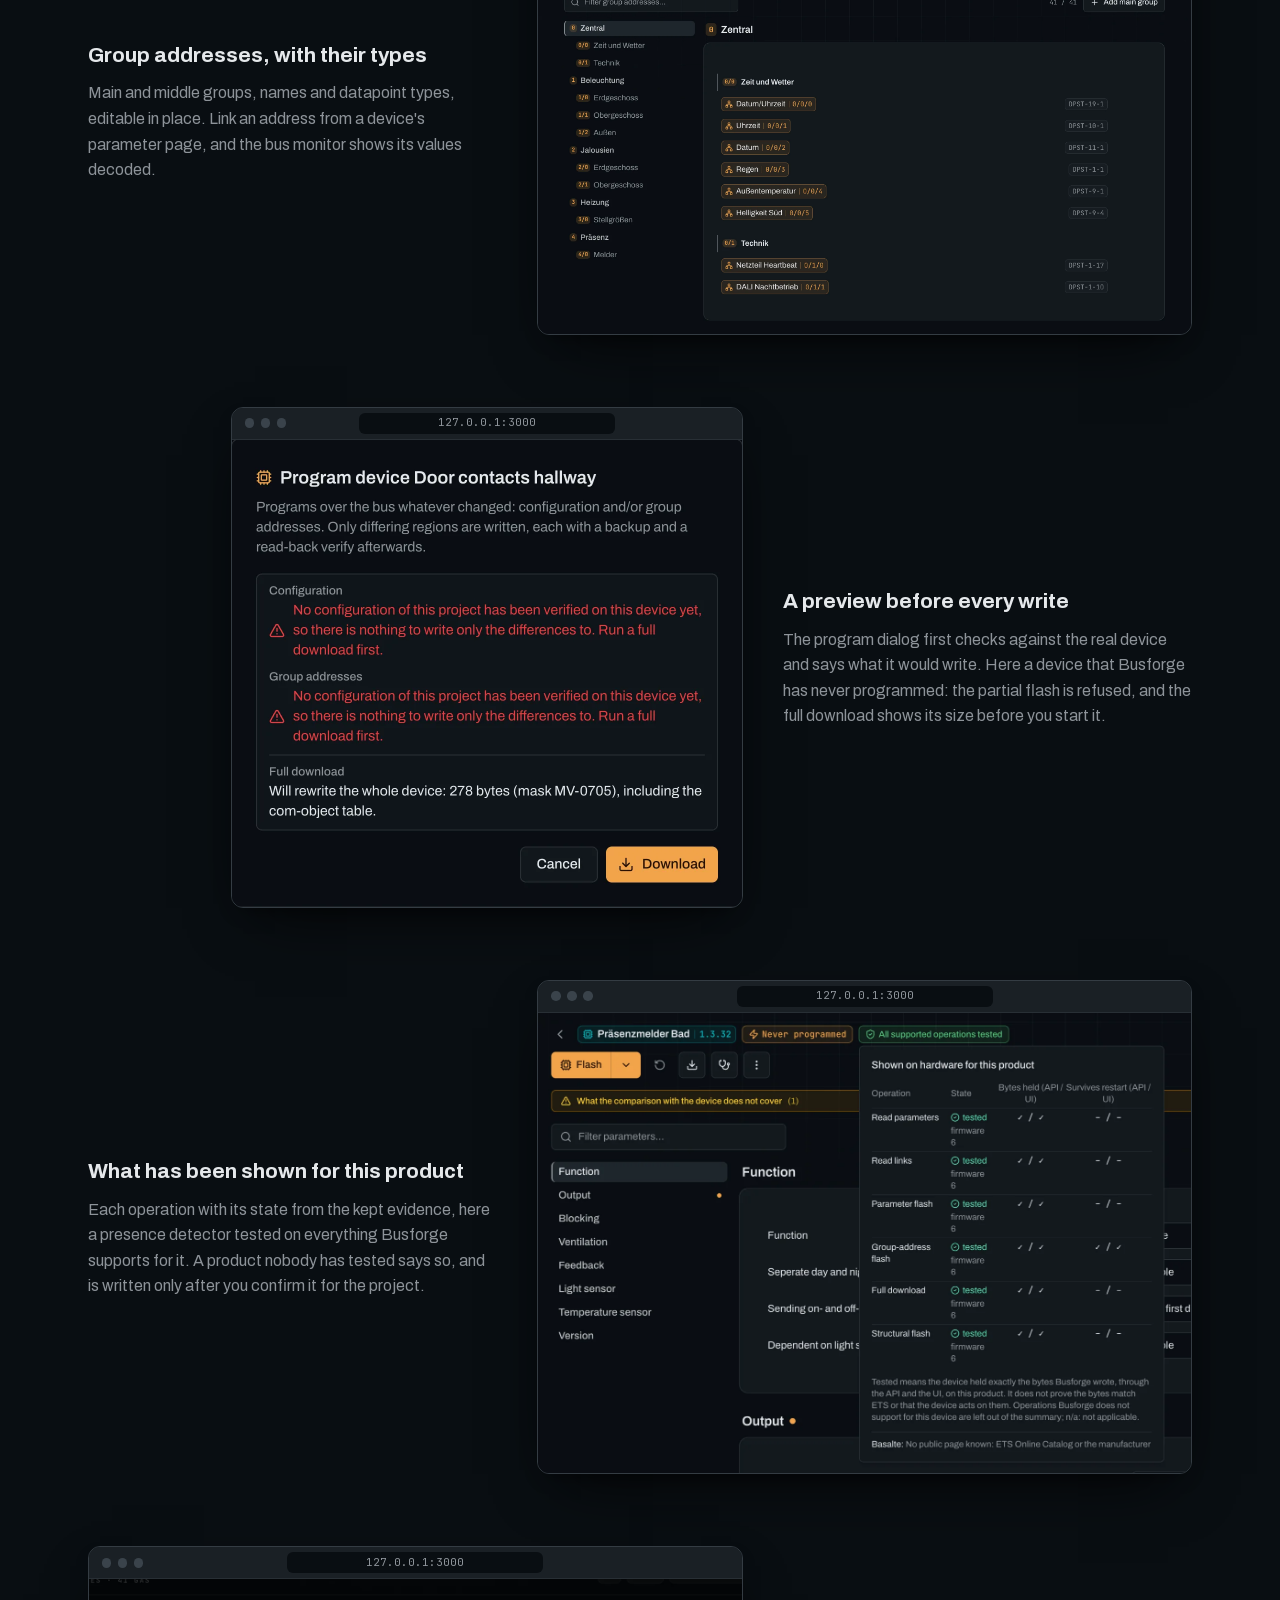
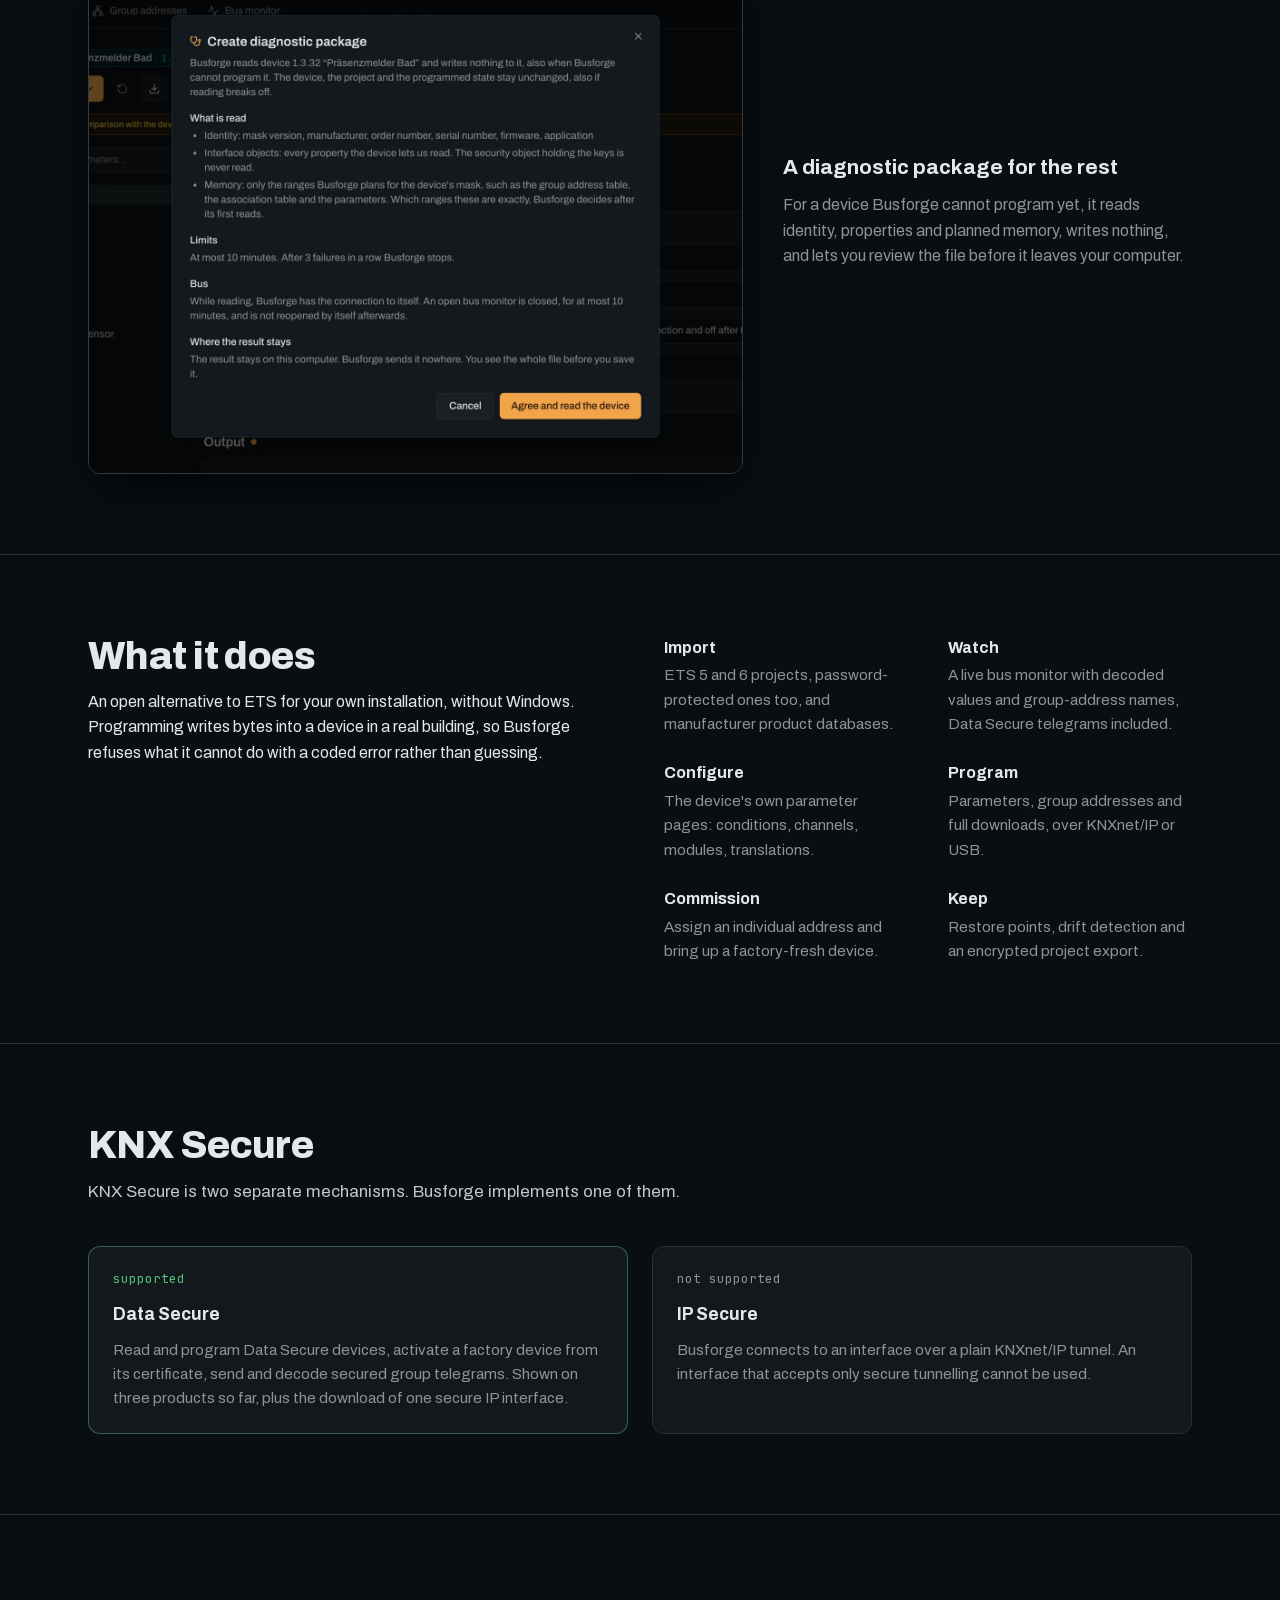
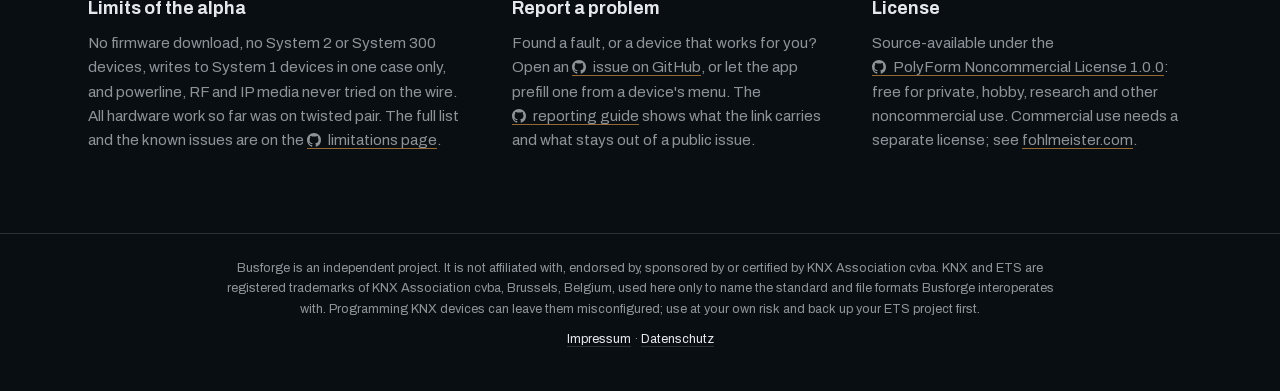
==== commit 556214bc: "Put the quick start right under the teaser, and tell how it works as one picture: the project config" ====
--- a/index.html
+++ b/index.html
@@ -66,126 +66,197 @@
       </figure>
     </section>
 
+    <section class="band content" id="start" aria-labelledby="start-h">
+      <div class="wrap cols">
+        <div>
+          <h2 id="start-h">Quick start</h2>
+          <p>One container, one data volume, one master key that seals the Data Secure keys Busforge stores. Keep the key with your backups: without it a restored backup cannot open them.</p>
+          <p>Then open <code>http://127.0.0.1:3000</code>, create an empty project or import yours, and add your KNXnet/IP interface. The <a href="https://github.com/busforge/busforge/blob/main/docs/install.md">install guide</a> covers compose, product definitions, USB interfaces, update, backup and restore, and the platforms Busforge has run on.</p>
+          <p class="note">Busforge has no login. Keep it on a trusted network and never expose it to the internet. The published image is for x86_64; on arm64, build it from the source.</p>
+        </div>
+        <div>
+<pre><code><span class="c"># once; keep this file safe</span>
+[ -f busforge-master.key ] ||
+  openssl rand -hex 32 &gt; busforge-master.key
+
+docker run -d --name busforge \
+  --stop-timeout 1800 \
+  -p 127.0.0.1:3000:3000 \
+  -v busforge-data:/app/apps/server/data \
+  -e BUSFORGE_MASTER_KEY="$(cat busforge-master.key)" \
+  ghcr.io/busforge/busforge:latest</code></pre>
+        </div>
+      </div>
+    </section>
+
     <section class="band verify" aria-labelledby="verify-h">
       <div class="wrap">
-        <h2 id="verify-h">Every write ends with a read-back</h2>
-        <p class="intro">Busforge does not take a write on trust. After programming, it reads the device's memory and compares it with what it built, byte for byte. A device that differs is reported, never shown as done.</p>
+        <h2 id="verify-h">From your project to a verified device</h2>
+        <p class="intro">Bring an ETS project, or start empty and place devices from the product catalogue, and configure them in the browser. When you program, Busforge builds the device's memory image, checks the device, writes through your interface and reads it back byte for byte. A device that differs is reported, never shown as done.</p>
 
         <div class="diagram">
-          <svg class="wide" viewBox="0 0 960 288" role="img" aria-labelledby="dg-t">
-            <title id="dg-t">From ETS project to verified device: the ETS project and the product database go into Busforge, which builds the image, reads the device to check its mask and back up what a partial write changes, and compares. A preview stops there. Otherwise it writes, a partial write only what differs, and reads back: equal bytes mean verified, different bytes are reported.</title>
+          <svg class="wide" viewBox="0 0 1000 528" role="img" aria-labelledby="dg-t">
+            <title id="dg-t">How Busforge works: an ETS project, or a project started empty and filled from the manufacturers' product databases, is configured in the browser. Programming builds the device's memory image, reads the device to check its mask and back up what a partial write changes, and compares. A preview stops there. Otherwise it writes over a KNXnet/IP or USB interface, a partial write only what differs, and reads the device back: equal bytes mean verified, different bytes are reported. The bus monitor shows the bus live in the browser.</title>
             <defs>
-              <marker id="ar" markerWidth="8" markerHeight="6" refX="7" refY="3" orient="auto"><polygon points="0 0, 8 3, 0 6" fill="#8d9399"/></marker>
-              <marker id="ar-a" markerWidth="8" markerHeight="6" refX="7" refY="3" orient="auto"><polygon points="0 0, 8 3, 0 6" fill="#f3a44a"/></marker>
-              <marker id="ar-ok" markerWidth="8" markerHeight="6" refX="7" refY="3" orient="auto"><polygon points="0 0, 8 3, 0 6" fill="#54c57a"/></marker>
+              <marker id="dw" markerWidth="8" markerHeight="6" refX="7" refY="3" orient="auto"><polygon points="0 0, 8 3, 0 6" fill="#8d9399"/></marker>
+              <marker id="dw-a" markerWidth="8" markerHeight="6" refX="7" refY="3" orient="auto"><polygon points="0 0, 8 3, 0 6" fill="#f3a44a"/></marker>
+              <marker id="dw-ok" markerWidth="8" markerHeight="6" refX="7" refY="3" orient="auto"><polygon points="0 0, 8 3, 0 6" fill="#54c57a"/></marker>
             </defs>
             <g fill="none" stroke-width="1.2">
-              <path d="M184 72 C200 72 196 112 206 112" stroke="#8d9399" marker-end="url(#ar)"/>
-              <path d="M184 168 C200 168 196 128 206 128" stroke="#8d9399" marker-end="url(#ar)"/>
-              <path d="M342 120 H356" stroke="#8d9399" marker-end="url(#ar)"/>
-              <path d="M492 120 H506" stroke="#8d9399" marker-end="url(#ar)"/>
-              <path d="M642 120 H656" stroke="#8d9399" marker-end="url(#ar)"/>
-              <path class="path-draw" d="M792 120 H806" stroke="#f3a44a" stroke-width="1.6" marker-end="url(#ar-a)"/>
-              <path d="M576 152 V212" stroke="#8d9399" stroke-dasharray="5,4" marker-end="url(#ar)"/>
-              <path d="M876 152 V212" stroke="#54c57a" marker-end="url(#ar-ok)"/>
-              <path d="M840 152 V184 H726 V212" stroke="#8d9399" stroke-dasharray="5,4" marker-end="url(#ar)"/>
+              <path d="M192 60 C212 60 210 92 228 92" stroke="#8d9399" marker-end="url(#dw)"/>
+              <path d="M192 140 C212 140 210 108 228 108" stroke="#8d9399" marker-end="url(#dw)"/>
+              <path d="M392 100 H428" stroke="#8d9399" marker-end="url(#dw)"/>
+              <path d="M584 100 H620" stroke="#f3a44a" stroke-width="1.6" marker-end="url(#dw-a)"/>
+              <path d="M776 100 H812" stroke="#f3a44a" stroke-width="1.6" marker-end="url(#dw-a)"/>
+              <path d="M896 132 V214 H396" stroke="#8d9399" stroke-dasharray="5,4" marker-end="url(#dw)"/>
+              <path d="M312 188 V136" stroke="#8d9399" stroke-dasharray="5,4" marker-end="url(#dw)"/>
+              <path d="M856 68 V44 H508 V64" stroke="#f3a44a" stroke-dasharray="5,4" marker-end="url(#dw-a)"/>
+              <path d="M508 136 V206" stroke="#4a535b"/>
+              <path d="M508 222 V288" stroke="#4a535b" marker-end="url(#dw)"/>
+              <path d="M182 374 H198" stroke="#8d9399" marker-end="url(#dw)"/>
+              <path d="M336 374 H352" stroke="#8d9399" marker-end="url(#dw)"/>
+              <path d="M490 374 H506" stroke="#8d9399" marker-end="url(#dw)"/>
+              <path class="path-draw" d="M644 374 H660" stroke="#f3a44a" stroke-width="1.6" marker-end="url(#dw-a)"/>
+              <path d="M798 374 H814" stroke="#54c57a" marker-end="url(#dw-ok)"/>
+              <path d="M423 404 V440" stroke="#8d9399" stroke-dasharray="5,4" marker-end="url(#dw)"/>
+              <path d="M731 404 V440" stroke="#8d9399" stroke-dasharray="5,4" marker-end="url(#dw)"/>
             </g>
             <g font-family="'JetBrains Mono', monospace" font-size="12" text-anchor="middle">
-              <rect x="544" y="174" width="64" height="16" rx="2" fill="#13181d"/>
-              <text x="576" y="186" fill="#8d9399">dry run</text>
-              <rect x="848" y="174" width="56" height="16" rx="2" fill="#13181d"/>
-              <text x="876" y="186" fill="#54c57a">equal</text>
-              <rect x="744" y="178" width="64" height="16" rx="2" fill="#13181d"/>
-              <text x="776" y="190" fill="#8d9399">differs</text>
+              <rect x="638" y="36" width="88" height="16" rx="2" fill="#13181d"/>
+              <text x="682" y="48" fill="#f3a44a">read back</text>
+              <rect x="592" y="206" width="40" height="16" rx="2" fill="#13181d"/>
+              <text x="612" y="218" fill="#8d9399">live</text>
+              <rect x="431" y="414" width="64" height="16" rx="2" fill="#13181d"/>
+              <text x="463" y="426" fill="#8d9399">dry run</text>
+              <rect x="739" y="414" width="64" height="16" rx="2" fill="#13181d"/>
+              <text x="771" y="426" fill="#8d9399">differs</text>
             </g>
             <g font-family="'Archivo', sans-serif" text-anchor="middle">
-              <rect x="24" y="40" width="160" height="64" rx="8" fill="rgba(141,147,153,0.10)" stroke="#717880"/>
-              <text x="104" y="69" fill="#e5e8eb" font-size="16" font-weight="600">ETS project</text>
-              <text x="104" y="88" fill="#8d9399" font-size="11" font-family="'JetBrains Mono', monospace">.knxproj</text>
-              <rect x="24" y="136" width="160" height="64" rx="8" fill="rgba(141,147,153,0.10)" stroke="#717880"/>
-              <text x="104" y="165" fill="#e5e8eb" font-size="16" font-weight="600">Product database</text>
-              <text x="104" y="184" fill="#8d9399" font-size="11" font-family="'JetBrains Mono', monospace">.knxprod</text>
-
-              <rect x="210" y="88" width="132" height="64" rx="8" fill="#090e12" stroke="#e5e8eb"/>
-              <text x="276" y="117" fill="#e5e8eb" font-size="15" font-weight="600">Build the image</text>
-              <text x="276" y="136" fill="#8d9399" font-size="11" font-family="'JetBrains Mono', monospace">parameters, tables</text>
-              <rect x="360" y="88" width="132" height="64" rx="8" fill="#090e12" stroke="#e5e8eb"/>
-              <text x="426" y="117" fill="#e5e8eb" font-size="15" font-weight="600">Read the device</text>
-              <text x="426" y="136" fill="#8d9399" font-size="11" font-family="'JetBrains Mono', monospace">mask, backup</text>
-              <rect x="510" y="88" width="132" height="64" rx="8" fill="#090e12" stroke="#e5e8eb"/>
-              <text x="576" y="117" fill="#e5e8eb" font-size="15" font-weight="600">Compare</text>
-              <text x="576" y="136" fill="#8d9399" font-size="11" font-family="'JetBrains Mono', monospace">against the device</text>
-              <rect x="660" y="88" width="132" height="64" rx="8" fill="#090e12" stroke="#e5e8eb"/>
-              <text x="726" y="117" fill="#e5e8eb" font-size="15" font-weight="600">Write</text>
-              <text x="726" y="136" fill="#8d9399" font-size="11" font-family="'JetBrains Mono', monospace">load procedure</text>
-              <rect x="810" y="88" width="132" height="64" rx="8" fill="rgba(243,164,74,0.12)" stroke="#f3a44a" stroke-width="1.4"/>
-              <text x="876" y="117" fill="#f3a44a" font-size="16" font-weight="700">Read back</text>
-              <text x="876" y="136" fill="#d9a46a" font-size="11" font-family="'JetBrains Mono', monospace">byte for byte</text>
-
-              <rect x="510" y="216" width="132" height="48" rx="8" fill="#090e12" stroke="#717880" stroke-dasharray="4,3"/>
-              <text x="576" y="245" fill="#c3c8cd" font-size="16" font-weight="600">Preview</text>
-              <rect x="660" y="216" width="132" height="48" rx="8" fill="#090e12" stroke="#717880" stroke-dasharray="4,3"/>
-              <text x="726" y="245" fill="#c3c8cd" font-size="16" font-weight="600">Reported</text>
-              <rect x="810" y="216" width="132" height="48" rx="8" fill="rgba(84,197,122,0.10)" stroke="#54c57a"/>
-              <text x="876" y="245" fill="#54c57a" font-size="16" font-weight="700">Verified</text>
+              <rect x="24" y="28" width="168" height="64" rx="8" fill="rgba(141,147,153,0.10)" stroke="#717880"/>
+              <text x="108" y="55.5" fill="#e5e8eb" font-size="15" font-weight="600">ETS project</text>
+              <text x="108" y="74.5" fill="#8d9399" font-size="11" font-family="'JetBrains Mono', monospace">.knxproj</text>
+              <rect x="24" y="108" width="168" height="64" rx="8" fill="rgba(141,147,153,0.10)" stroke="#717880"/>
+              <text x="108" y="135.5" fill="#e5e8eb" font-size="15" font-weight="600">Start empty</text>
+              <text x="108" y="154.5" fill="#8d9399" font-size="11" font-family="'JetBrains Mono', monospace">place from catalogue</text>
+              <rect x="232" y="68" width="160" height="64" rx="8" fill="#090e12" stroke="#c3c8cd"/>
+              <text x="312" y="95.5" fill="#e5e8eb" font-size="15" font-weight="600">Configure</text>
+              <text x="312" y="114.5" fill="#8d9399" font-size="11" font-family="'JetBrains Mono', monospace">in the browser</text>
+              <rect x="432" y="68" width="152" height="64" rx="8" fill="rgba(243,164,74,0.08)" stroke="#f3a44a" stroke-width="1.4"/>
+              <text x="508" y="95.5" fill="#e5e8eb" font-size="16" font-weight="700">Program</text>
+              <text x="508" y="114.5" fill="#d9a46a" font-size="11" font-family="'JetBrains Mono', monospace">build, check, verify</text>
+              <rect x="624" y="68" width="152" height="64" rx="8" fill="#090e12" stroke="#c3c8cd"/>
+              <text x="700" y="95.5" fill="#e5e8eb" font-size="15" font-weight="600">Interface</text>
+              <text x="700" y="114.5" fill="#8d9399" font-size="11" font-family="'JetBrains Mono', monospace">KNXnet/IP or USB</text>
+              <rect x="816" y="68" width="160" height="64" rx="8" fill="#090e12" stroke="#c3c8cd"/>
+              <text x="896" y="95.5" fill="#e5e8eb" font-size="15" font-weight="600">KNX devices</text>
+              <text x="896" y="114.5" fill="#8d9399" font-size="11" font-family="'JetBrains Mono', monospace">twisted pair</text>
+              <rect x="232" y="188" width="160" height="52" rx="8" fill="#090e12" stroke="#c3c8cd"/>
+              <text x="312" y="209.5" fill="#e5e8eb" font-size="15" font-weight="600">Bus monitor</text>
+              <text x="312" y="228.5" fill="#8d9399" font-size="11" font-family="'JetBrains Mono', monospace">decoded values</text>
+              <rect x="24" y="292" width="952" height="212" rx="10" fill="rgba(141,147,153,0.04)" stroke="#3a434b"/>
+              <text x="44" y="320" fill="#8d9399" font-size="13" font-weight="600" text-anchor="start">Program, step by step</text>
+              <rect x="48" y="344" width="134" height="60" rx="8" fill="#090e12" stroke="#c3c8cd"/>
+              <text x="115" y="369.5" fill="#e5e8eb" font-size="14" font-weight="600">Build the image</text>
+              <text x="115" y="388.5" fill="#8d9399" font-size="11" font-family="'JetBrains Mono', monospace">parameters, tables</text>
+              <rect x="202" y="344" width="134" height="60" rx="8" fill="#090e12" stroke="#c3c8cd"/>
+              <text x="269" y="369.5" fill="#e5e8eb" font-size="14" font-weight="600">Read the device</text>
+              <text x="269" y="388.5" fill="#8d9399" font-size="11" font-family="'JetBrains Mono', monospace">mask, backup</text>
+              <rect x="356" y="344" width="134" height="60" rx="8" fill="#090e12" stroke="#c3c8cd"/>
+              <text x="423" y="369.5" fill="#e5e8eb" font-size="14" font-weight="600">Compare</text>
+              <text x="423" y="388.5" fill="#8d9399" font-size="11" font-family="'JetBrains Mono', monospace">against the device</text>
+              <rect x="510" y="344" width="134" height="60" rx="8" fill="#090e12" stroke="#c3c8cd"/>
+              <text x="577" y="369.5" fill="#e5e8eb" font-size="14" font-weight="600">Write</text>
+              <text x="577" y="388.5" fill="#8d9399" font-size="11" font-family="'JetBrains Mono', monospace">load procedure</text>
+              <rect x="664" y="344" width="134" height="60" rx="8" fill="rgba(243,164,74,0.12)" stroke="#f3a44a" stroke-width="1.4"/>
+              <text x="731" y="369.5" fill="#f3a44a" font-size="15" font-weight="700">Read back</text>
+              <text x="731" y="388.5" fill="#d9a46a" font-size="11" font-family="'JetBrains Mono', monospace">byte for byte</text>
+              <rect x="818" y="344" width="134" height="60" rx="8" fill="rgba(84,197,122,0.10)" stroke="#54c57a"/>
+              <text x="885" y="379" fill="#54c57a" font-size="15" font-weight="700">Verified</text>
+              <rect x="356" y="444" width="134" height="40" rx="8" fill="#090e12" stroke="#717880" stroke-dasharray="4,3"/>
+              <text x="423" y="469" fill="#c3c8cd" font-size="14" font-weight="600">Preview</text>
+              <rect x="664" y="444" width="134" height="40" rx="8" fill="#090e12" stroke="#717880" stroke-dasharray="4,3"/>
+              <text x="731" y="469" fill="#c3c8cd" font-size="14" font-weight="600">Reported</text>
             </g>
           </svg>
 
-          <svg class="tall" viewBox="0 0 360 664" role="img" aria-labelledby="dg-t2">
-            <title id="dg-t2">From ETS project to verified device: the ETS project and the product database go into Busforge, which builds the image, reads the device to check its mask and back up what a partial write changes, and compares. A preview stops there. Otherwise it writes, a partial write only what differs, and reads back: equal bytes mean verified, different bytes are reported.</title>
+          <svg class="tall" viewBox="0 0 360 1064" role="img" aria-labelledby="dg-t2">
+            <title id="dg-t2">How Busforge works: an ETS project, or a project started empty and filled from the manufacturers' product databases, is configured in the browser. Programming builds the device's memory image, reads the device to check its mask and back up what a partial write changes, and compares. A preview stops there. Otherwise it writes over a KNXnet/IP or USB interface, a partial write only what differs, and reads the device back: equal bytes mean verified, different bytes are reported. The bus monitor shows the bus live in the browser.</title>
             <defs>
-              <marker id="ar2" markerWidth="8" markerHeight="6" refX="7" refY="3" orient="auto"><polygon points="0 0, 8 3, 0 6" fill="#8d9399"/></marker>
-              <marker id="ar2-a" markerWidth="8" markerHeight="6" refX="7" refY="3" orient="auto"><polygon points="0 0, 8 3, 0 6" fill="#f3a44a"/></marker>
-              <marker id="ar2-ok" markerWidth="8" markerHeight="6" refX="7" refY="3" orient="auto"><polygon points="0 0, 8 3, 0 6" fill="#54c57a"/></marker>
+              <marker id="dt" markerWidth="8" markerHeight="6" refX="7" refY="3" orient="auto"><polygon points="0 0, 8 3, 0 6" fill="#8d9399"/></marker>
+              <marker id="dt-a" markerWidth="8" markerHeight="6" refX="7" refY="3" orient="auto"><polygon points="0 0, 8 3, 0 6" fill="#f3a44a"/></marker>
+              <marker id="dt-ok" markerWidth="8" markerHeight="6" refX="7" refY="3" orient="auto"><polygon points="0 0, 8 3, 0 6" fill="#54c57a"/></marker>
             </defs>
             <g fill="none" stroke-width="1.2">
-              <path d="M96 76 C96 96 104 92 104 112" stroke="#8d9399" marker-end="url(#ar2)"/>
-              <path d="M264 76 C264 96 144 92 144 112" stroke="#8d9399" marker-end="url(#ar2)"/>
-              <path d="M124 172 V204" stroke="#8d9399" marker-end="url(#ar2)"/>
-              <path d="M124 264 V296" stroke="#8d9399" marker-end="url(#ar2)"/>
-              <path d="M124 356 V388" stroke="#8d9399" marker-end="url(#ar2)"/>
-              <path d="M224 328 H244" stroke="#8d9399" stroke-dasharray="5,4" marker-end="url(#ar2)"/>
-              <path class="path-draw" d="M124 448 V480" stroke="#f3a44a" stroke-width="1.6" marker-end="url(#ar2-a)"/>
-              <path d="M164 540 V568 H264 V592" stroke="#54c57a" marker-end="url(#ar2-ok)"/>
-              <path d="M96 540 V592" stroke="#8d9399" stroke-dasharray="5,4" marker-end="url(#ar2)"/>
+              <path d="M96 76 C96 94 120 92 120 108" stroke="#8d9399" marker-end="url(#dt)"/>
+              <path d="M264 76 C264 94 160 92 160 108" stroke="#8d9399" marker-end="url(#dt)"/>
+              <path d="M140 168 V200" stroke="#8d9399" marker-end="url(#dt)"/>
+              <path d="M140 260 V292" stroke="#f3a44a" stroke-width="1.6" marker-end="url(#dt-a)"/>
+              <path d="M140 352 V384" stroke="#f3a44a" stroke-width="1.6" marker-end="url(#dt-a)"/>
+              <path d="M40 416 H24 V232 H36" stroke="#f3a44a" stroke-dasharray="5,4" marker-end="url(#dt-a)"/>
+              <path d="M240 416 H304 V172" stroke="#8d9399" stroke-dasharray="5,4" marker-end="url(#dt)"/>
+              <path d="M260 140 H244" stroke="#8d9399" stroke-dasharray="5,4" marker-end="url(#dt)"/>
+              <path d="M128 580 V612" stroke="#8d9399" marker-end="url(#dt)"/>
+              <path d="M128 672 V704" stroke="#8d9399" marker-end="url(#dt)"/>
+              <path d="M128 764 V796" stroke="#8d9399" marker-end="url(#dt)"/>
+              <path class="path-draw" d="M128 856 V888" stroke="#f3a44a" stroke-width="1.6" marker-end="url(#dt-a)"/>
+              <path d="M228 736 H244" stroke="#8d9399" stroke-dasharray="5,4" marker-end="url(#dt)"/>
+              <path d="M168 948 V972 H264 V1000" stroke="#54c57a" marker-end="url(#dt-ok)"/>
+              <path d="M96 948 V1000" stroke="#8d9399" stroke-dasharray="5,4" marker-end="url(#dt)"/>
             </g>
             <g font-family="'JetBrains Mono', monospace" font-size="12" text-anchor="middle">
-              <rect x="236" y="572" width="56" height="16" rx="2" fill="#13181d"/>
-              <text x="264" y="584" fill="#54c57a">equal</text>
-              <rect x="64" y="572" width="64" height="16" rx="2" fill="#13181d"/>
-              <text x="96" y="584" fill="#8d9399">differs</text>
+              <text x="18" y="330" fill="#f3a44a" transform="rotate(-90 18 330)">read back</text>
+              <text x="322" y="300" fill="#8d9399" transform="rotate(-90 322 300)">live</text>
+              <rect x="236" y="976" width="56" height="16" rx="2" fill="#13181d"/>
+              <text x="264" y="988" fill="#54c57a">equal</text>
+              <rect x="64" y="968" width="64" height="16" rx="2" fill="#13181d"/>
+              <text x="96" y="980" fill="#8d9399">differs</text>
             </g>
             <g font-family="'Archivo', sans-serif" text-anchor="middle">
               <rect x="16" y="16" width="160" height="60" rx="8" fill="rgba(141,147,153,0.10)" stroke="#717880"/>
-              <text x="96" y="43" fill="#e5e8eb" font-size="16" font-weight="600">ETS project</text>
-              <text x="96" y="62" fill="#8d9399" font-size="11" font-family="'JetBrains Mono', monospace">.knxproj</text>
+              <text x="96" y="41.5" fill="#e5e8eb" font-size="15" font-weight="600">ETS project</text>
+              <text x="96" y="60.5" fill="#8d9399" font-size="11" font-family="'JetBrains Mono', monospace">.knxproj</text>
               <rect x="184" y="16" width="160" height="60" rx="8" fill="rgba(141,147,153,0.10)" stroke="#717880"/>
-              <text x="264" y="43" fill="#e5e8eb" font-size="16" font-weight="600">Product database</text>
-              <text x="264" y="62" fill="#8d9399" font-size="11" font-family="'JetBrains Mono', monospace">.knxprod</text>
-
-              <rect x="24" y="116" width="200" height="56" rx="8" fill="#090e12" stroke="#e5e8eb"/>
-              <text x="124" y="141" fill="#e5e8eb" font-size="16" font-weight="600">Build the image</text>
-              <text x="124" y="160" fill="#8d9399" font-size="11" font-family="'JetBrains Mono', monospace">parameters, tables</text>
-              <rect x="24" y="208" width="200" height="56" rx="8" fill="#090e12" stroke="#e5e8eb"/>
-              <text x="124" y="233" fill="#e5e8eb" font-size="16" font-weight="600">Read the device</text>
-              <text x="124" y="252" fill="#8d9399" font-size="11" font-family="'JetBrains Mono', monospace">mask, backup</text>
-              <rect x="24" y="300" width="200" height="56" rx="8" fill="#090e12" stroke="#e5e8eb"/>
-              <text x="124" y="325" fill="#e5e8eb" font-size="16" font-weight="600">Compare</text>
-              <text x="124" y="344" fill="#8d9399" font-size="11" font-family="'JetBrains Mono', monospace">against the device</text>
-              <rect x="248" y="304" width="96" height="48" rx="8" fill="#090e12" stroke="#717880" stroke-dasharray="4,3"/>
-              <text x="296" y="325" fill="#c3c8cd" font-size="15" font-weight="600">Preview</text>
-              <text x="296" y="344" fill="#8d9399" font-size="11" font-family="'JetBrains Mono', monospace">dry run</text>
-              <rect x="24" y="392" width="200" height="56" rx="8" fill="#090e12" stroke="#e5e8eb"/>
-              <text x="124" y="417" fill="#e5e8eb" font-size="16" font-weight="600">Write</text>
-              <text x="124" y="436" fill="#8d9399" font-size="11" font-family="'JetBrains Mono', monospace">load procedure</text>
-              <rect x="24" y="484" width="200" height="56" rx="8" fill="rgba(243,164,74,0.12)" stroke="#f3a44a" stroke-width="1.4"/>
-              <text x="124" y="509" fill="#f3a44a" font-size="16" font-weight="700">Read back</text>
-              <text x="124" y="528" fill="#d9a46a" font-size="11" font-family="'JetBrains Mono', monospace">byte for byte</text>
-
-              <rect x="16" y="596" width="160" height="48" rx="8" fill="#090e12" stroke="#717880" stroke-dasharray="4,3"/>
-              <text x="96" y="625" fill="#c3c8cd" font-size="16" font-weight="600">Reported</text>
-              <rect x="184" y="596" width="160" height="48" rx="8" fill="rgba(84,197,122,0.10)" stroke="#54c57a"/>
-              <text x="264" y="625" fill="#54c57a" font-size="16" font-weight="700">Verified</text>
+              <text x="264" y="41.5" fill="#e5e8eb" font-size="15" font-weight="600">Start empty</text>
+              <text x="264" y="60.5" fill="#8d9399" font-size="11" font-family="'JetBrains Mono', monospace">place from catalogue</text>
+              <rect x="40" y="112" width="200" height="56" rx="8" fill="#090e12" stroke="#c3c8cd"/>
+              <text x="140" y="135.5" fill="#e5e8eb" font-size="16" font-weight="600">Configure</text>
+              <text x="140" y="154.5" fill="#8d9399" font-size="11" font-family="'JetBrains Mono', monospace">in the browser</text>
+              <rect x="40" y="204" width="200" height="56" rx="8" fill="rgba(243,164,74,0.08)" stroke="#f3a44a" stroke-width="1.4"/>
+              <text x="140" y="227.5" fill="#e5e8eb" font-size="16" font-weight="700">Program</text>
+              <text x="140" y="246.5" fill="#d9a46a" font-size="11" font-family="'JetBrains Mono', monospace">build, check, verify</text>
+              <rect x="40" y="296" width="200" height="56" rx="8" fill="#090e12" stroke="#c3c8cd"/>
+              <text x="140" y="319.5" fill="#e5e8eb" font-size="16" font-weight="600">Interface</text>
+              <text x="140" y="338.5" fill="#8d9399" font-size="11" font-family="'JetBrains Mono', monospace">KNXnet/IP or USB</text>
+              <rect x="40" y="388" width="200" height="56" rx="8" fill="#090e12" stroke="#c3c8cd"/>
+              <text x="140" y="411.5" fill="#e5e8eb" font-size="16" font-weight="600">KNX devices</text>
+              <text x="140" y="430.5" fill="#8d9399" font-size="11" font-family="'JetBrains Mono', monospace">twisted pair</text>
+              <rect x="260" y="112" width="88" height="56" rx="8" fill="#090e12" stroke="#c3c8cd"/>
+              <text x="304" y="135.5" fill="#e5e8eb" font-size="14" font-weight="600">Bus</text>
+              <text x="304" y="154.5" fill="#8d9399" font-size="11" font-family="'JetBrains Mono', monospace">monitor</text>
+              <rect x="8" y="472" width="344" height="584" rx="10" fill="rgba(141,147,153,0.04)" stroke="#3a434b"/>
+              <text x="24" y="502" fill="#8d9399" font-size="13" font-weight="600" text-anchor="start">Program, step by step</text>
+              <rect x="28" y="524" width="200" height="56" rx="8" fill="#090e12" stroke="#c3c8cd"/>
+              <text x="128" y="547.5" fill="#e5e8eb" font-size="16" font-weight="600">Build the image</text>
+              <text x="128" y="566.5" fill="#8d9399" font-size="11" font-family="'JetBrains Mono', monospace">parameters, tables</text>
+              <rect x="28" y="616" width="200" height="56" rx="8" fill="#090e12" stroke="#c3c8cd"/>
+              <text x="128" y="639.5" fill="#e5e8eb" font-size="16" font-weight="600">Read the device</text>
+              <text x="128" y="658.5" fill="#8d9399" font-size="11" font-family="'JetBrains Mono', monospace">mask, backup</text>
+              <rect x="28" y="708" width="200" height="56" rx="8" fill="#090e12" stroke="#c3c8cd"/>
+              <text x="128" y="731.5" fill="#e5e8eb" font-size="16" font-weight="600">Compare</text>
+              <text x="128" y="750.5" fill="#8d9399" font-size="11" font-family="'JetBrains Mono', monospace">against the device</text>
+              <rect x="28" y="800" width="200" height="56" rx="8" fill="#090e12" stroke="#c3c8cd"/>
+              <text x="128" y="823.5" fill="#e5e8eb" font-size="16" font-weight="600">Write</text>
+              <text x="128" y="842.5" fill="#8d9399" font-size="11" font-family="'JetBrains Mono', monospace">load procedure</text>
+              <rect x="28" y="892" width="200" height="56" rx="8" fill="rgba(243,164,74,0.12)" stroke="#f3a44a" stroke-width="1.4"/>
+              <text x="128" y="915.5" fill="#f3a44a" font-size="16" font-weight="700">Read back</text>
+              <text x="128" y="934.5" fill="#d9a46a" font-size="11" font-family="'JetBrains Mono', monospace">byte for byte</text>
+              <rect x="248" y="712" width="96" height="48" rx="8" fill="#090e12" stroke="#717880" stroke-dasharray="4,3"/>
+              <text x="296" y="731.5" fill="#c3c8cd" font-size="14" font-weight="600">Preview</text>
+              <text x="296" y="750.5" fill="#8d9399" font-size="11" font-family="'JetBrains Mono', monospace">dry run</text>
+              <rect x="20" y="1004" width="152" height="44" rx="8" fill="#090e12" stroke="#717880" stroke-dasharray="4,3"/>
+              <text x="96" y="1031" fill="#c3c8cd" font-size="15" font-weight="600">Reported</text>
+              <rect x="188" y="1004" width="152" height="44" rx="8" fill="rgba(84,197,122,0.10)" stroke="#54c57a"/>
+              <text x="264" y="1031" fill="#54c57a" font-size="15" font-weight="700">Verified</text>
             </g>
           </svg>
         </div>
@@ -280,29 +351,6 @@
           <div><dt>Commission</dt><dd>Assign an individual address and bring up a factory-fresh device.</dd></div>
           <div><dt>Keep</dt><dd>Restore points, drift detection and an encrypted project export.</dd></div>
         </dl>
-      </div>
-    </section>
-
-    <section class="band content" id="start" aria-labelledby="start-h">
-      <div class="wrap cols">
-        <div>
-          <h2 id="start-h">Quick start</h2>
-          <p>One container, one data volume, one master key that seals the Data Secure keys Busforge stores. Keep the key with your backups: without it a restored backup cannot open them.</p>
-          <p>Then open <code>http://127.0.0.1:3000</code>, create an empty project or import yours, and add your KNXnet/IP interface. The <a href="https://github.com/busforge/busforge/blob/main/docs/install.md">install guide</a> covers compose, product definitions, USB interfaces, update, backup and restore, and the platforms Busforge has run on.</p>
-          <p class="note">Busforge has no login. Keep it on a trusted network and never expose it to the internet. The published image is for x86_64; on arm64, build it from the source.</p>
-        </div>
-        <div>
-<pre><code><span class="c"># once; keep this file safe</span>
-[ -f busforge-master.key ] ||
-  openssl rand -hex 32 &gt; busforge-master.key
-
-docker run -d --name busforge \
-  --stop-timeout 1800 \
-  -p 127.0.0.1:3000:3000 \
-  -v busforge-data:/app/apps/server/data \
-  -e BUSFORGE_MASTER_KEY="$(cat busforge-master.key)" \
-  ghcr.io/busforge/busforge:latest</code></pre>
-        </div>
       </div>
     </section>
 
--- a/style.css
+++ b/style.css
@@ -392,11 +392,11 @@
   .cols, .facts, .secure, .closing, .features { grid-template-columns: minmax(0, 1fr); }
   .band { padding: 3.5rem 0; }
   .tour { gap: 3.5rem; }
+  .diagram .wide { display: none; }
+  .diagram .tall { display: block; max-width: 24rem; margin: 0 auto; }
 }
 @media (max-width: 640px) {
   .diagram { padding: 1rem; }
-  .diagram .wide { display: none; }
-  .diagram .tall { display: block; max-width: 22rem; margin: 0 auto; }
   .topnav { gap: 1rem; font-size: 0.85rem; }
   .topnav .opt { display: none; }
   pre { font-size: 0.78rem; }
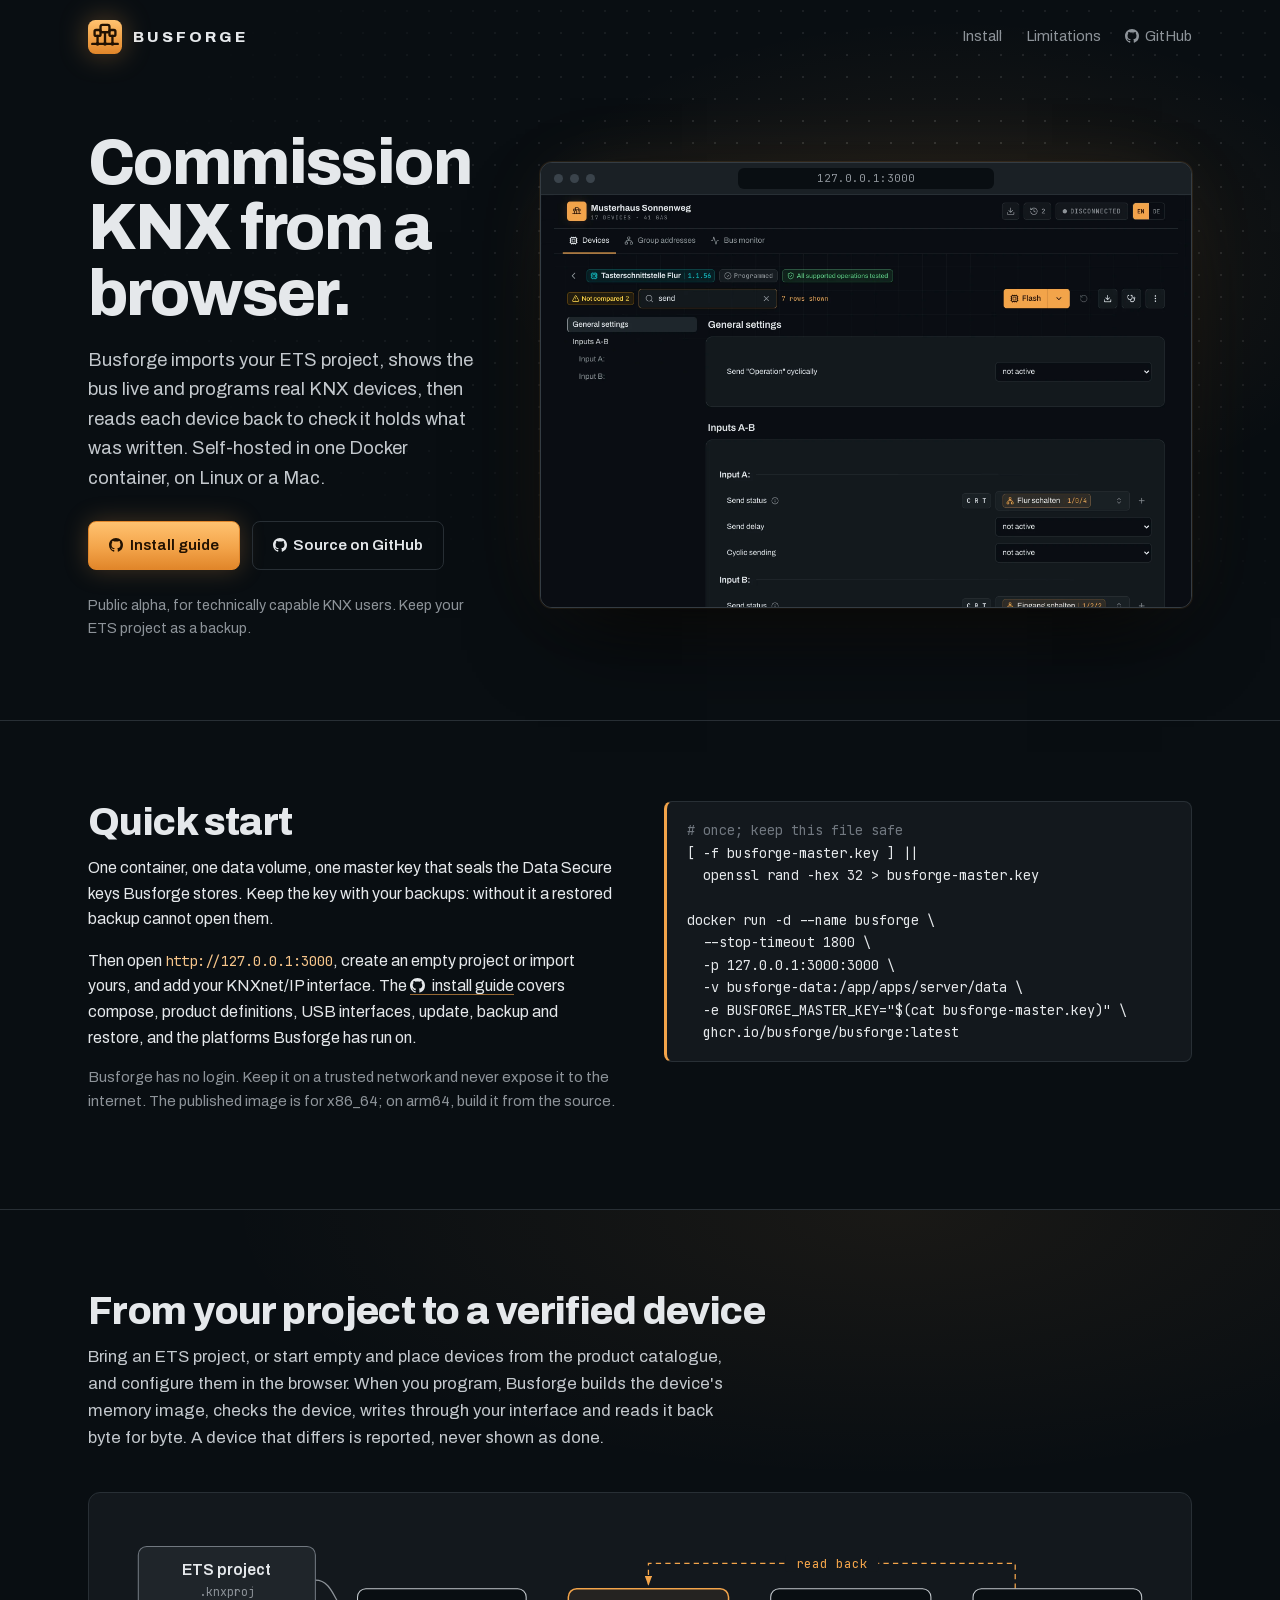
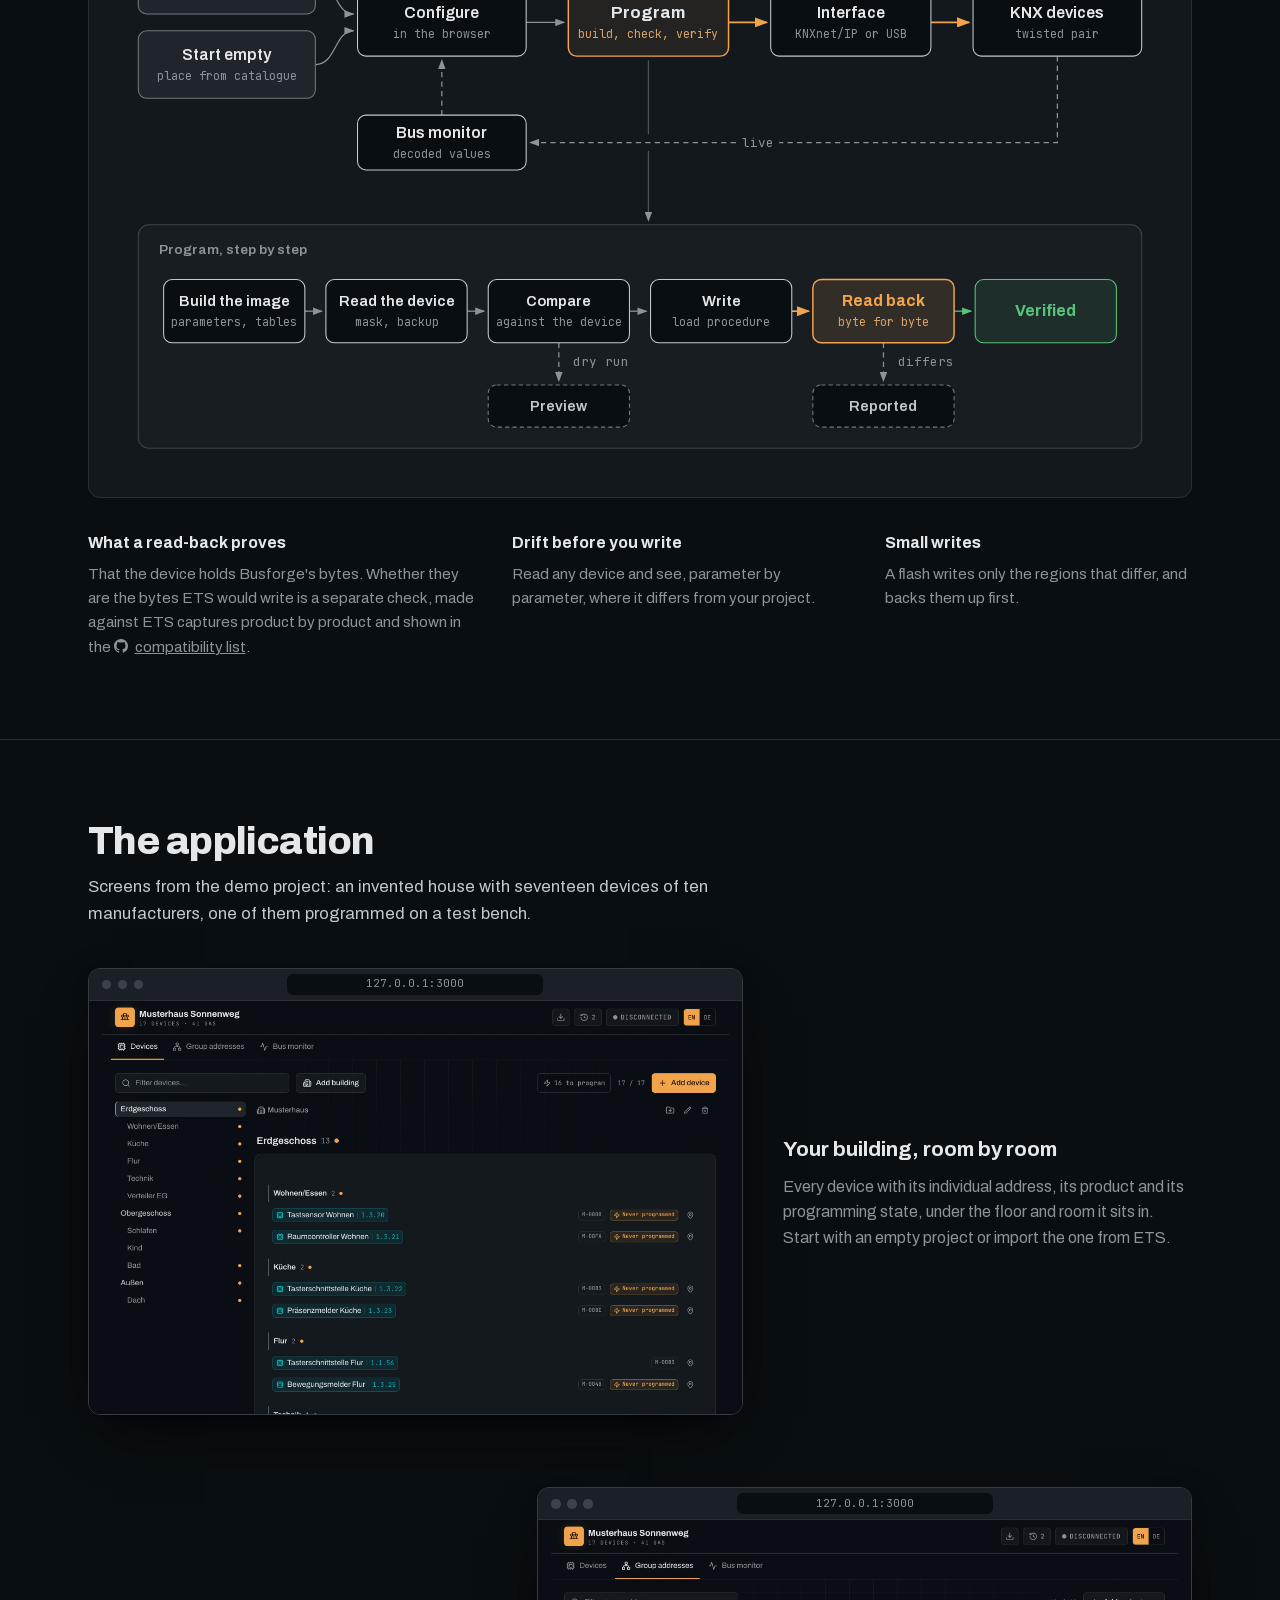
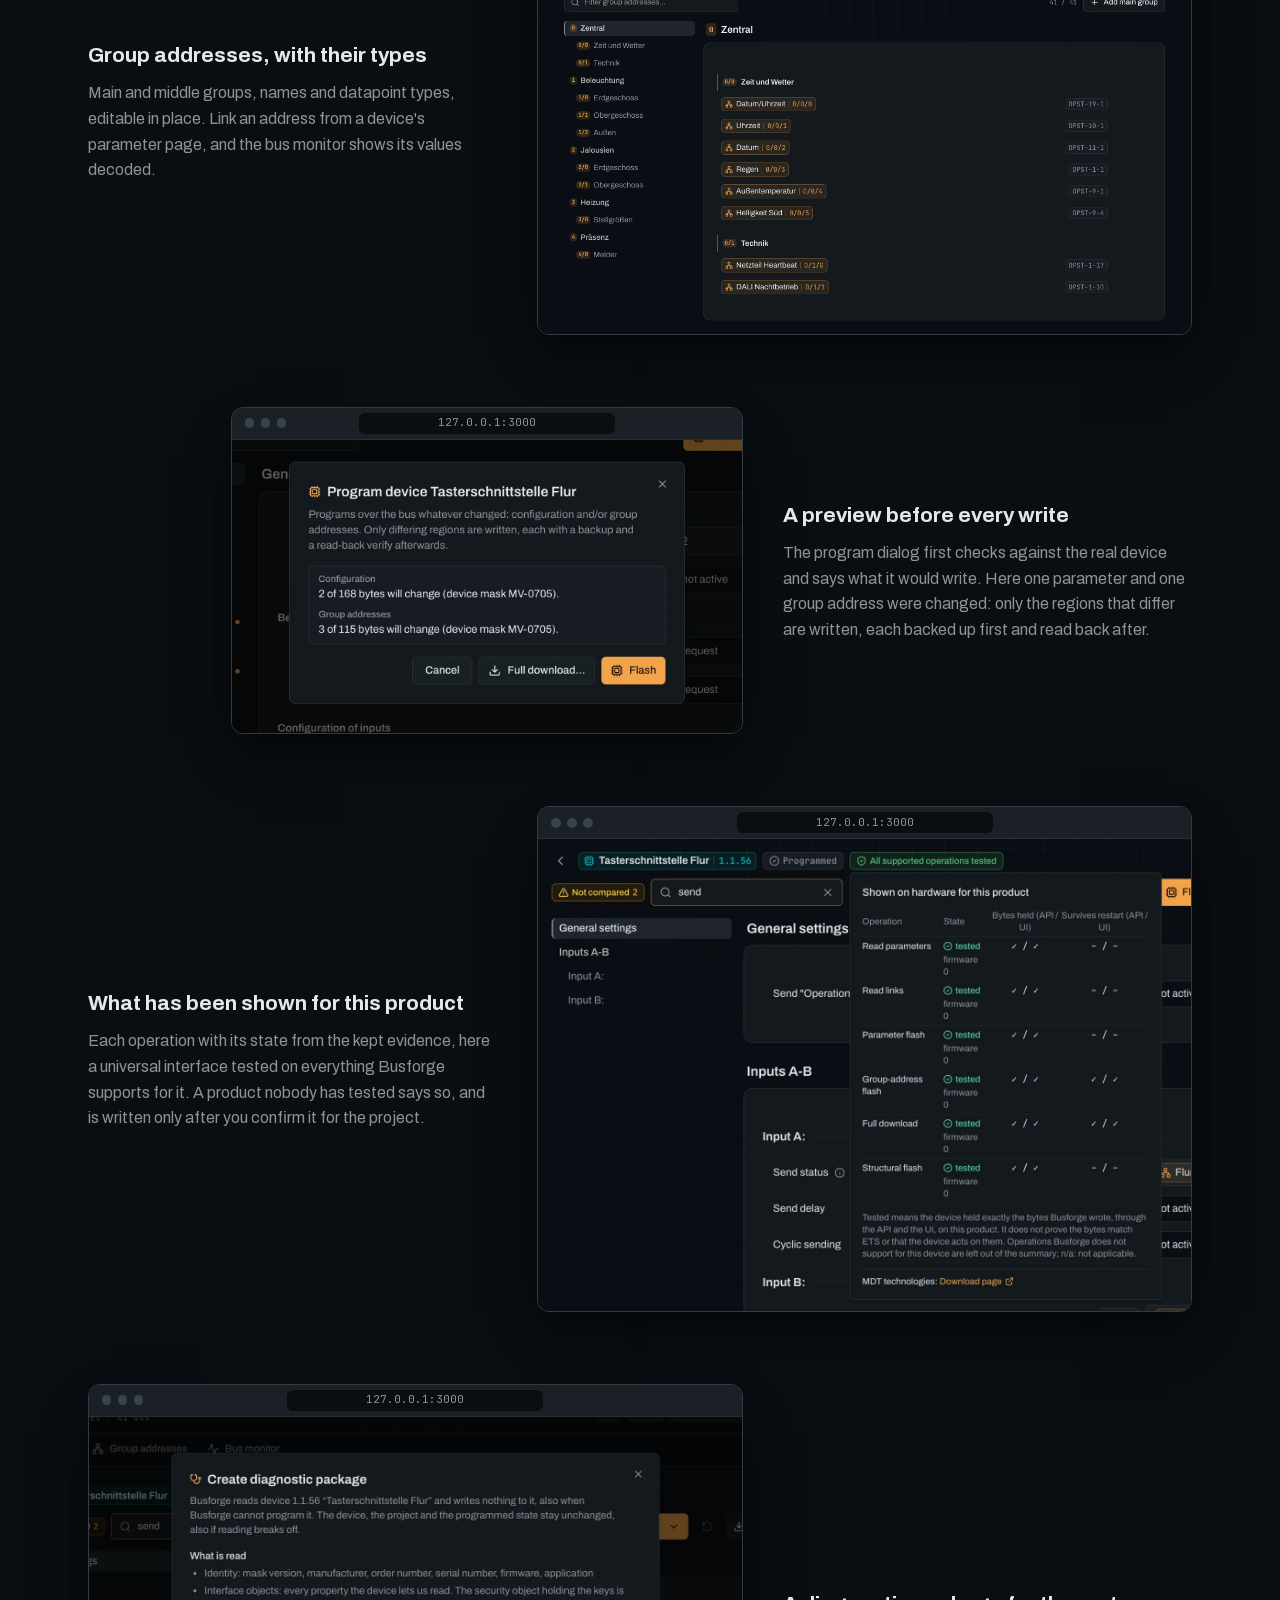
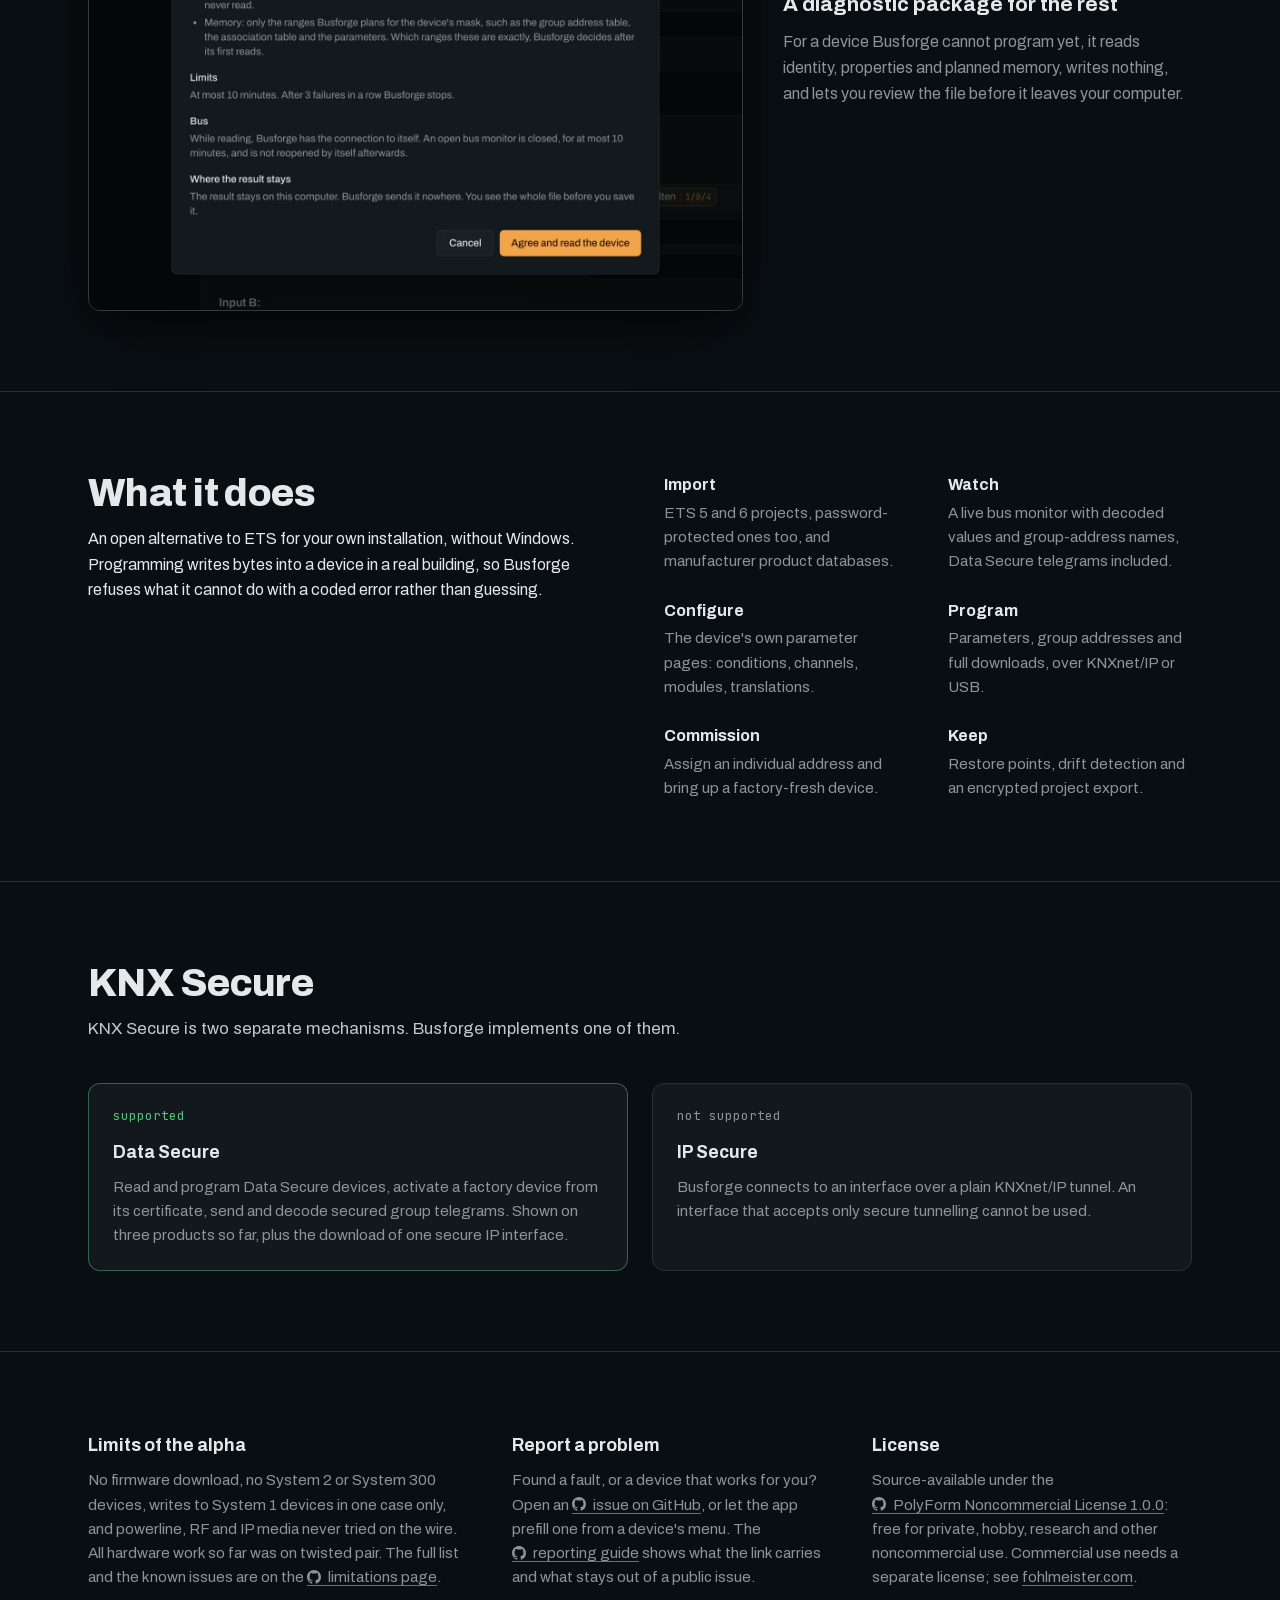
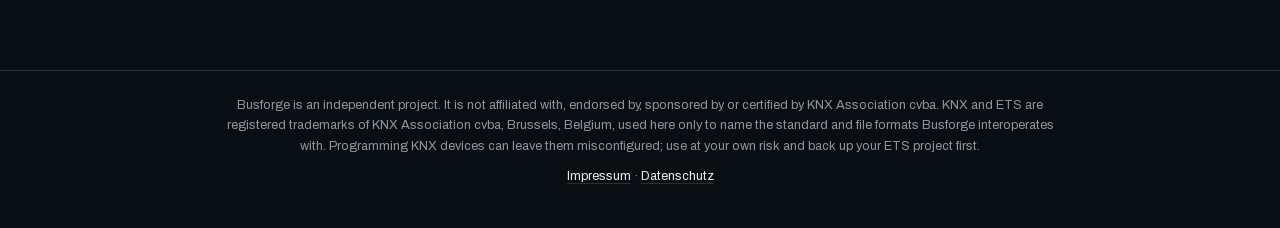
==== commit c98df700: "Show a programmed, tested device from the test bench in the hero, the compatibility view and the dia" ====
--- a/index.html
+++ b/index.html
@@ -62,7 +62,7 @@
       </div>
       <figure class="shot">
         <div class="chrome" aria-hidden="true"><span class="dots"><i></i><i></i><i></i></span><span class="url">127.0.0.1:3000</span></div>
-        <a href="/img/app-params.webp" class="zoom"><img src="/img/app-params.webp" width="2400" height="1520" alt="Busforge device page of a presence detector: its parameter pages, an output linked to a group address with its change marker, the mark that every operation Busforge supports for this product is tested, and the Flash button." fetchpriority="high"></a>
+        <a href="/img/app-params.webp" class="zoom"><img src="/img/app-params.webp" width="2400" height="1520" alt="Busforge device page of an MDT universal interface, programmed and with every operation Busforge supports for the product tested: the parameters filtered for sending, each input's status object linked to a group address, and the Flash button." fetchpriority="high"></a>
       </figure>
     </section>
 
@@ -281,7 +281,7 @@
     <section class="band" aria-labelledby="tour-h">
       <div class="wrap">
         <h2 id="tour-h">The application</h2>
-        <p class="intro">Screens from the demo project: an invented house with seventeen devices of ten manufacturers.</p>
+        <p class="intro">Screens from the demo project: an invented house with seventeen devices of ten manufacturers, one of them programmed on a test bench.</p>
         <div class="tour">
           <div class="row">
             <figure class="shot">
@@ -306,21 +306,21 @@
           <div class="row">
             <figure class="shot narrow">
               <div class="chrome" aria-hidden="true"><span class="dots"><i></i><i></i><i></i></span><span class="url">127.0.0.1:3000</span></div>
-              <a href="/img/app-flash.webp" class="zoom"><img src="/img/app-flash.webp" width="510" height="467" loading="lazy" alt="Program dialog for an MDT door contact interface: the partial flash is refused because no configuration was verified on the device yet, and the full download preview says it will rewrite 278 bytes including the com-object table."></a>
+              <a href="/img/app-flash.webp" class="zoom"><img src="/img/app-flash.webp" width="1320" height="760" loading="lazy" alt="Program dialog for the MDT universal interface after one parameter and one group address were changed: checked against the device, 2 of 168 configuration bytes and 3 of 115 group address bytes will change."></a>
             </figure>
             <div>
               <h3>A preview before every write</h3>
-              <p>The program dialog first checks against the real device and says what it would write. Here a device that Busforge has never programmed: the partial flash is refused, and the full download shows its size before you start it.</p>
+              <p>The program dialog first checks against the real device and says what it would write. Here one parameter and one group address were changed: only the regions that differ are written, each backed up first and read back after.</p>
             </div>
           </div>
           <div class="row flip">
             <figure class="shot">
               <div class="chrome" aria-hidden="true"><span class="dots"><i></i><i></i><i></i></span><span class="url">127.0.0.1:3000</span></div>
-              <a href="/img/app-compat.webp" class="zoom"><img src="/img/app-compat.webp" width="1424" height="1005" loading="lazy" alt="Compatibility popover of a presence detector: every operation, from reading parameters to the structural flash, tested on hardware with firmware 6, and the explanation of what tested means."></a>
+              <a href="/img/app-compat.webp" class="zoom"><img src="/img/app-compat.webp" width="1424" height="1028" loading="lazy" alt="Compatibility popover of the MDT universal interface: every operation, from reading parameters to the structural flash, tested on hardware, and the explanation of what tested means."></a>
             </figure>
             <div>
               <h3>What has been shown for this product</h3>
-              <p>Each operation with its state from the kept evidence, here a presence detector tested on everything Busforge supports for it. A product nobody has tested says so, and is written only after you confirm it for the project.</p>
+              <p>Each operation with its state from the kept evidence, here a universal interface tested on everything Busforge supports for it. A product nobody has tested says so, and is written only after you confirm it for the project.</p>
             </div>
           </div>
           <div class="row">
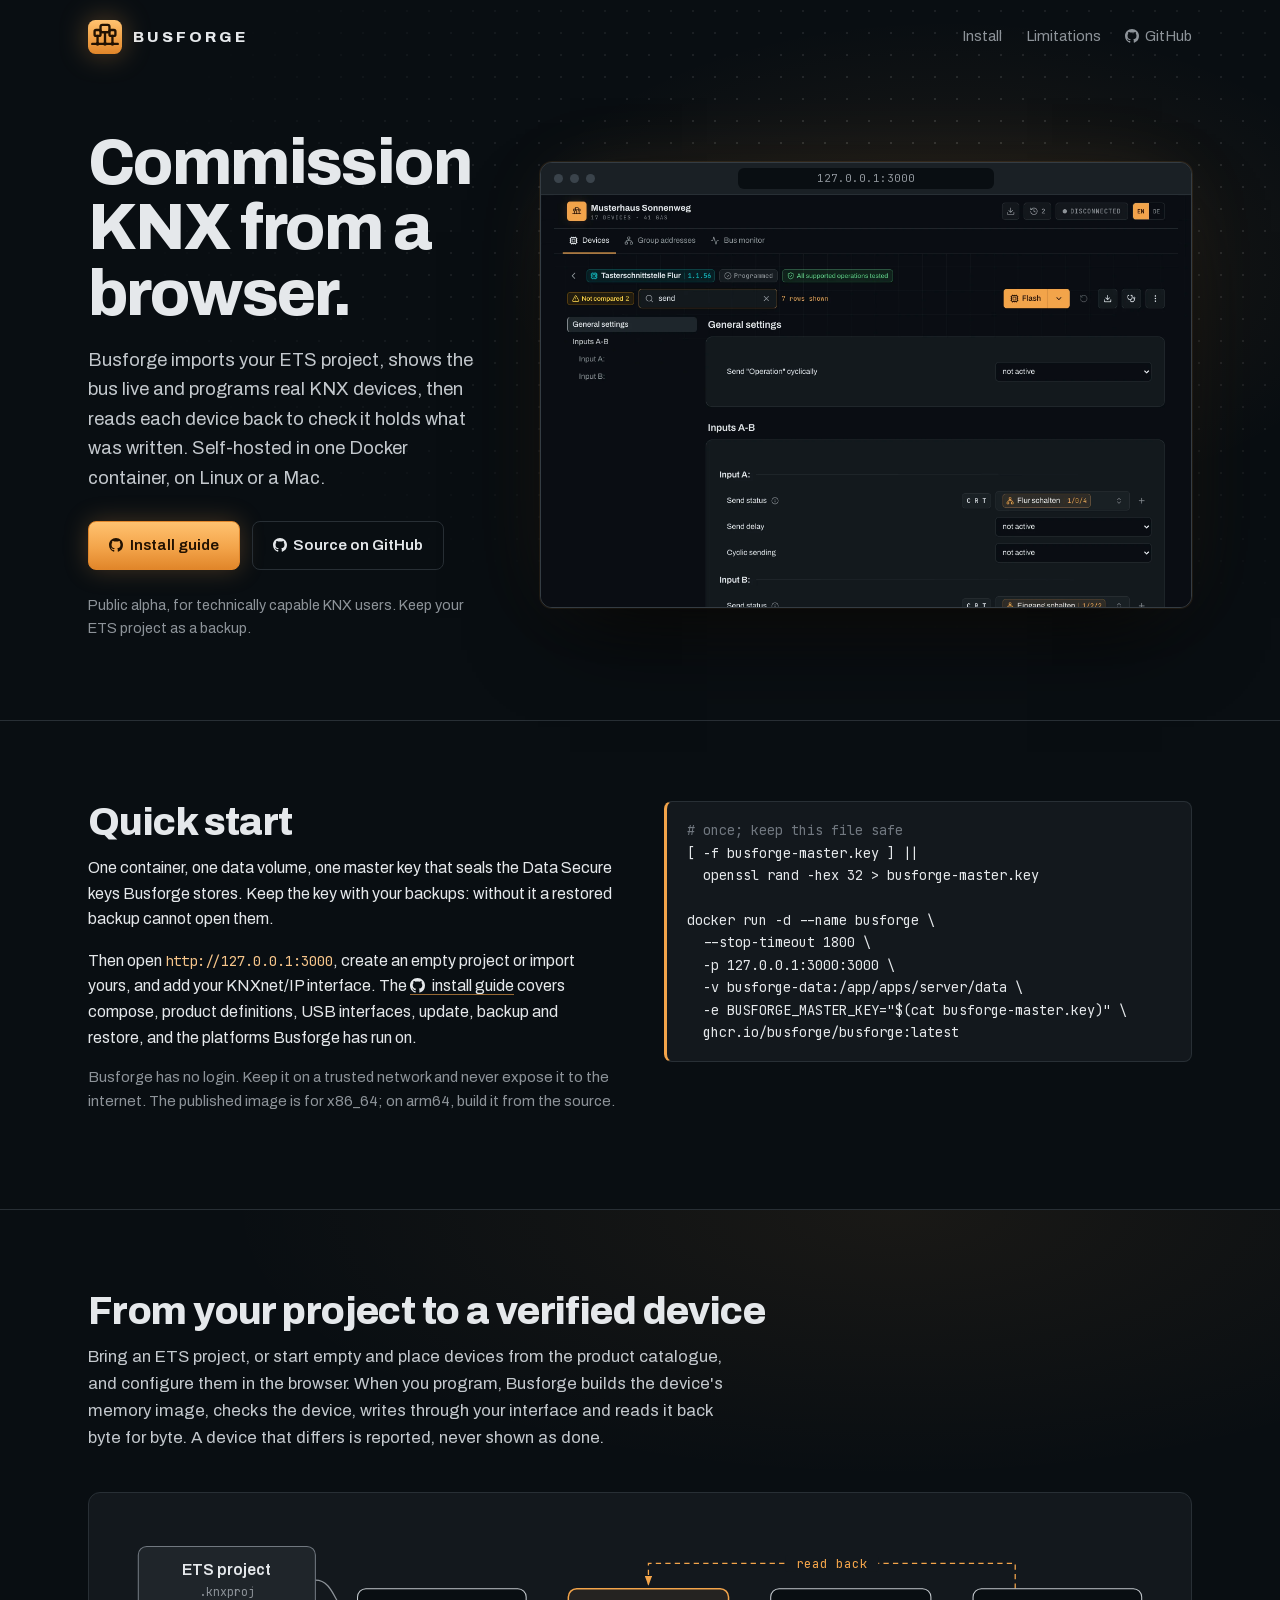
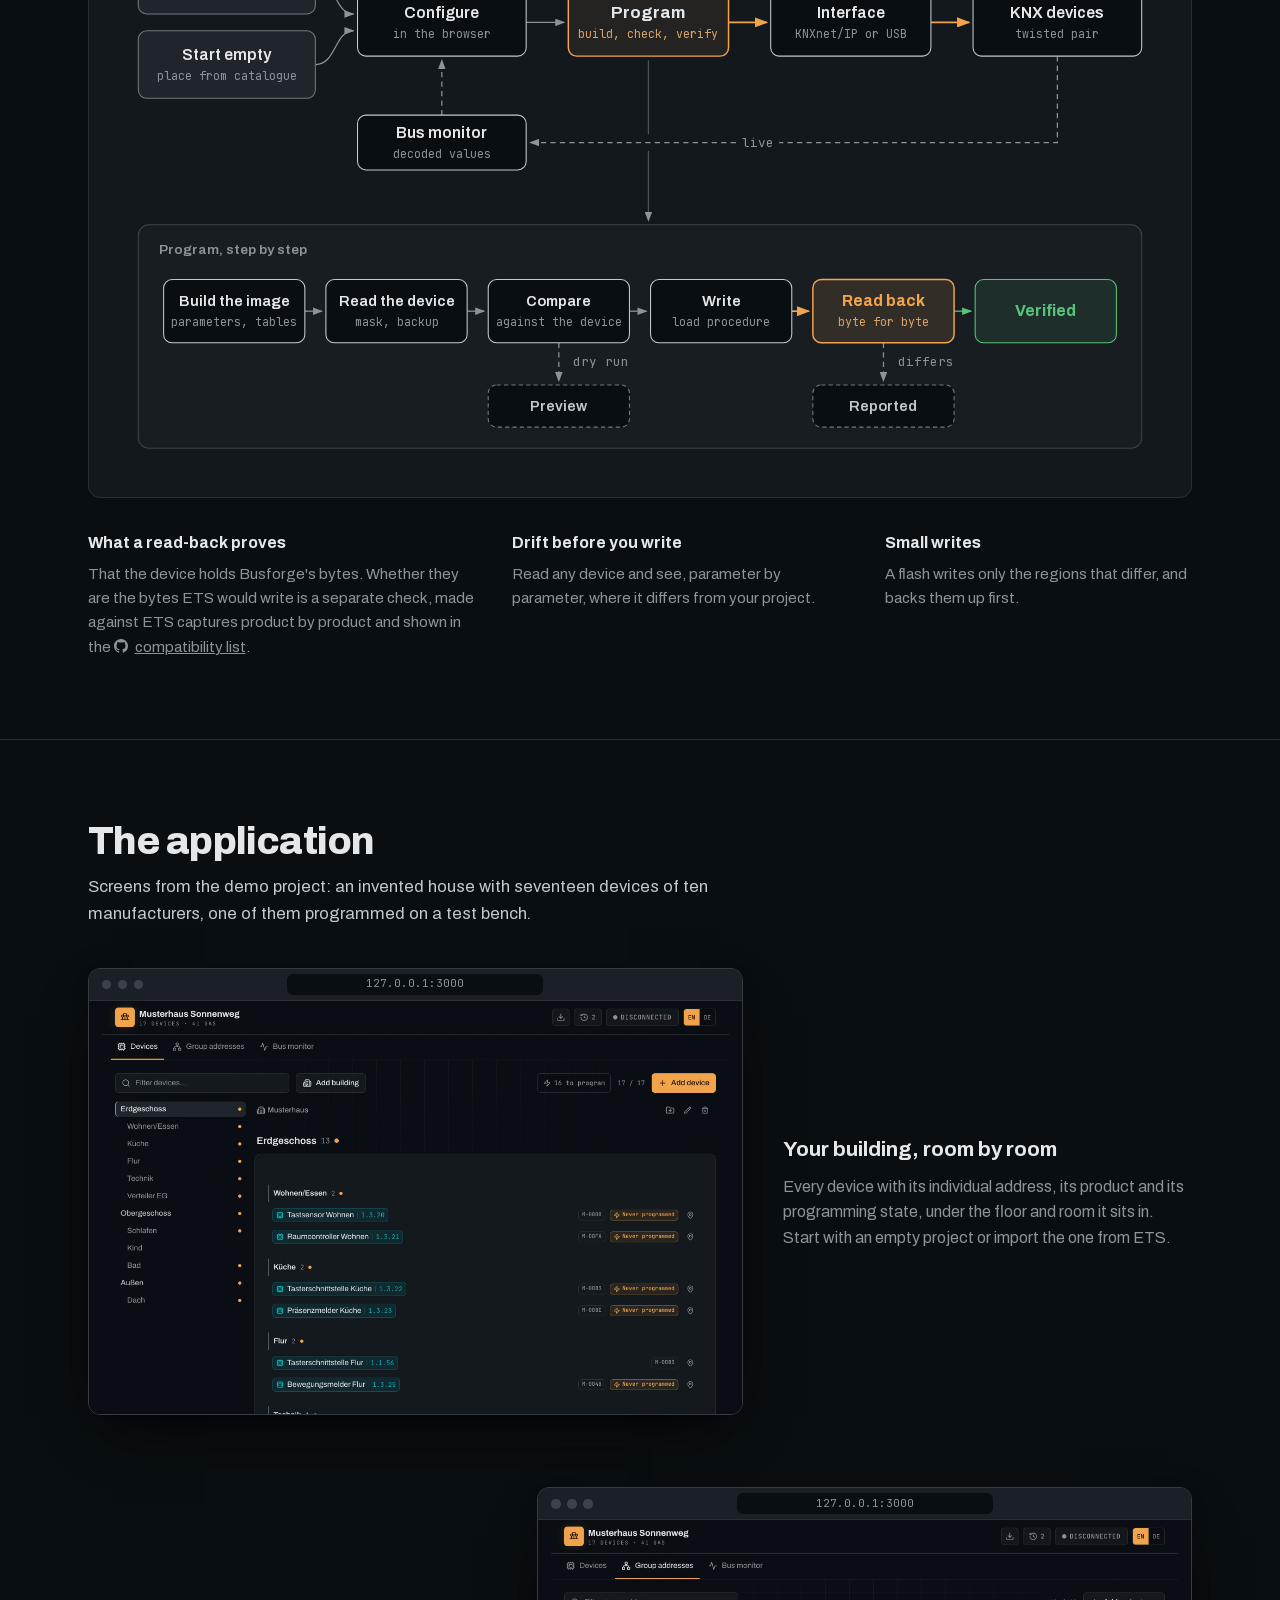
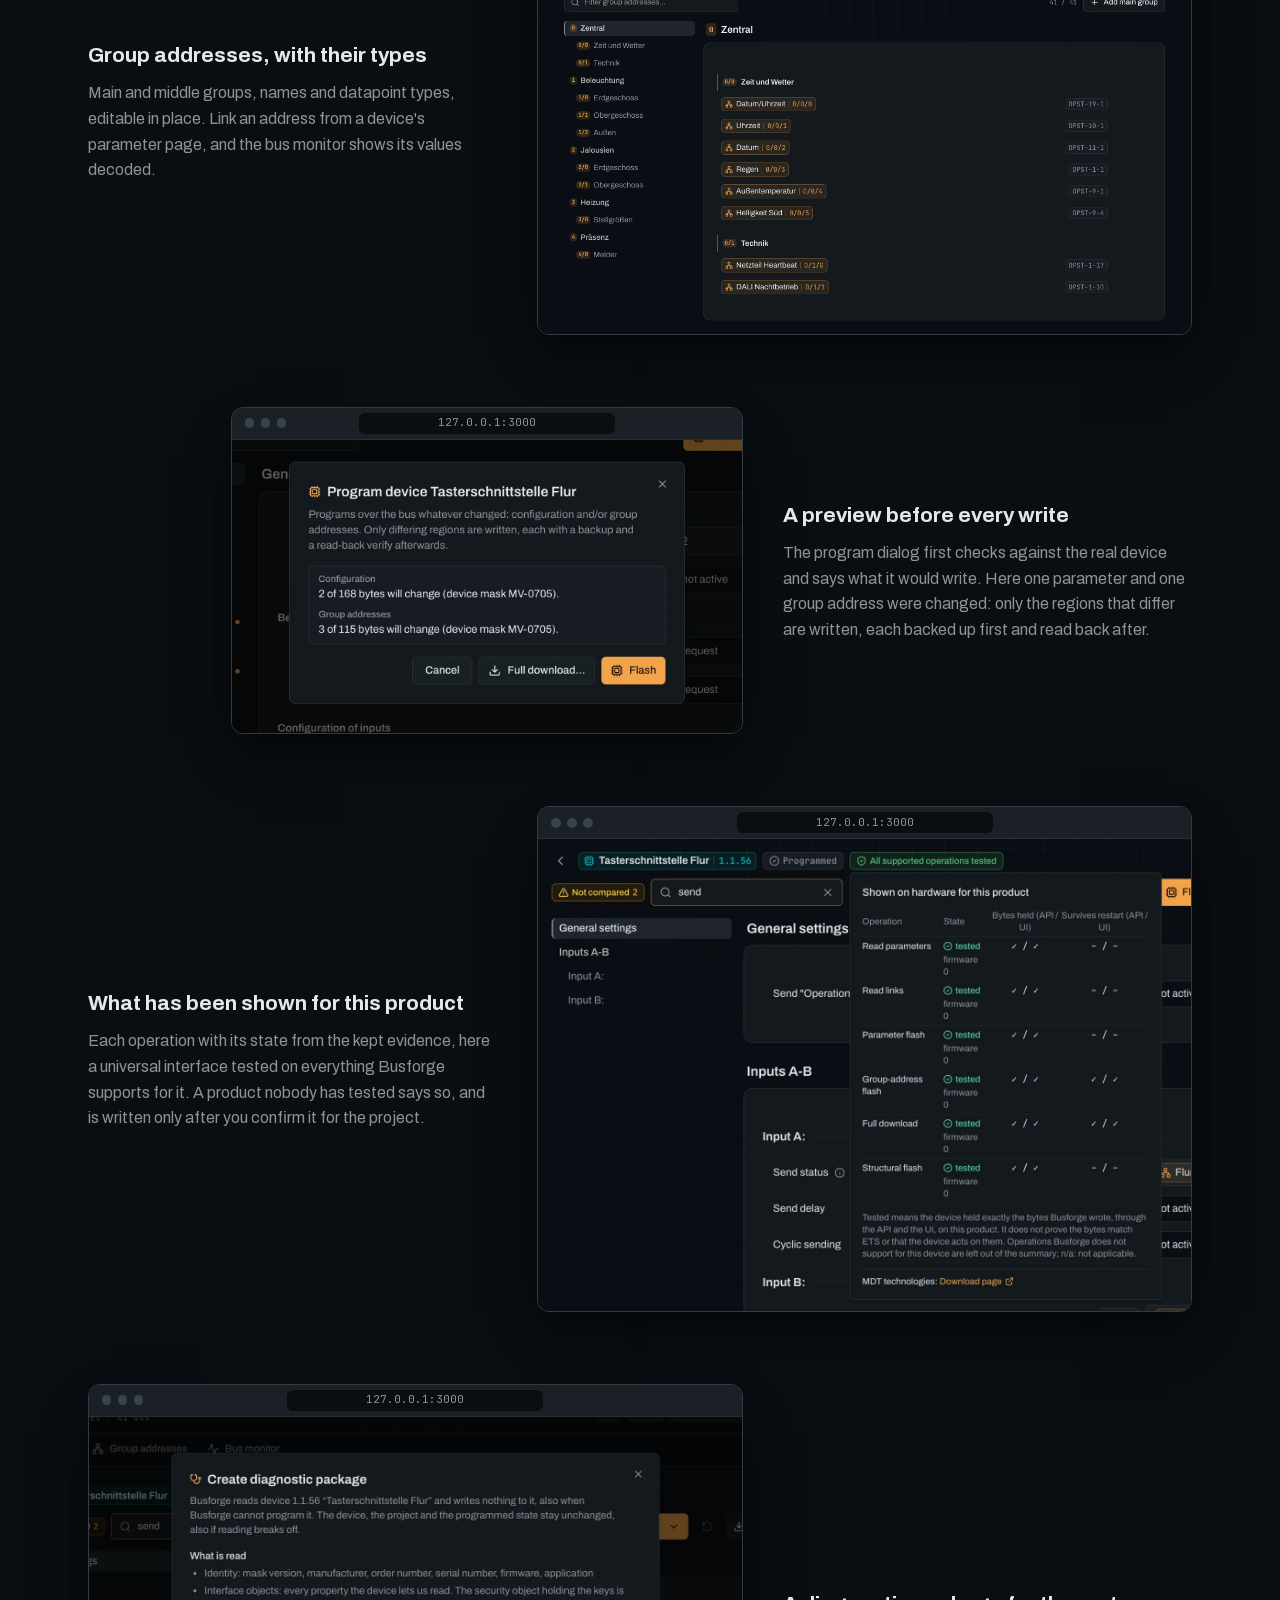
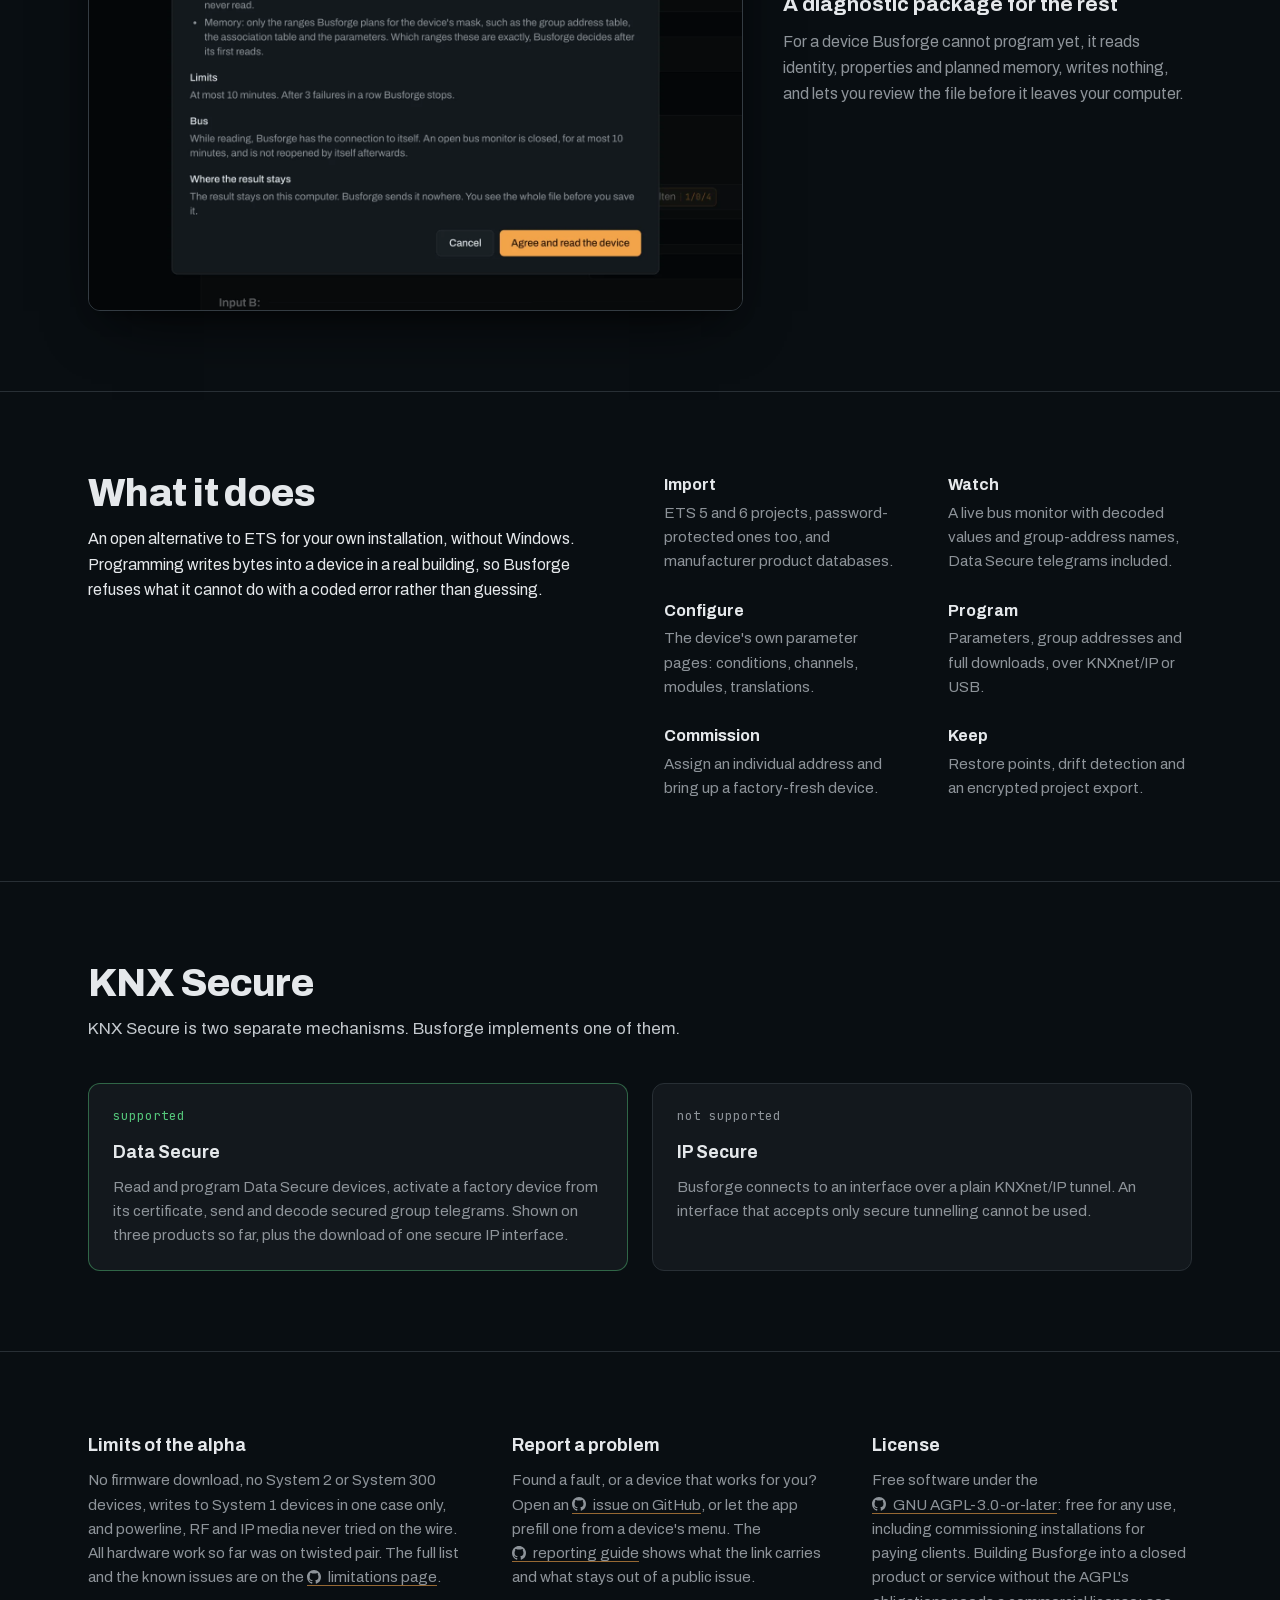
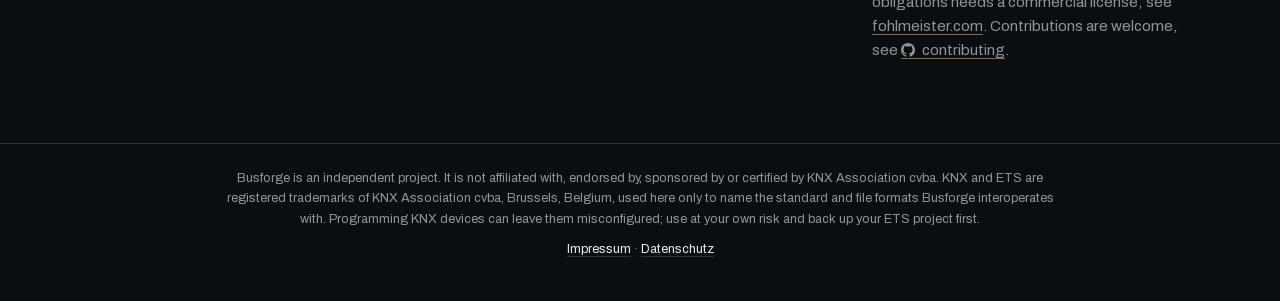
==== commit 9f51155d: "State the license as GNU AGPL-3.0-or-later, free for any use including paid commissioning, with a co" ====
--- a/index.html
+++ b/index.html
@@ -385,7 +385,7 @@
         </div>
         <div>
           <h3>License</h3>
-          <p>Source-available under the <a href="https://github.com/busforge/busforge/blob/main/LICENSE">PolyForm Noncommercial License 1.0.0</a>: free for private, hobby, research and other noncommercial use. Commercial use needs a separate license; see <a href="https://fohlmeister.com">fohlmeister.com</a>.</p>
+          <p>Free software under the <a href="https://github.com/busforge/busforge/blob/main/LICENSE">GNU AGPL-3.0-or-later</a>: free for any use, including commissioning installations for paying clients. Building Busforge into a closed product or service without the AGPL's obligations needs a commercial license; see <a href="https://fohlmeister.com">fohlmeister.com</a>. Contributions are welcome, see <a href="https://github.com/busforge/busforge/blob/main/CONTRIBUTING.md">contributing</a>.</p>
         </div>
       </div>
     </section>
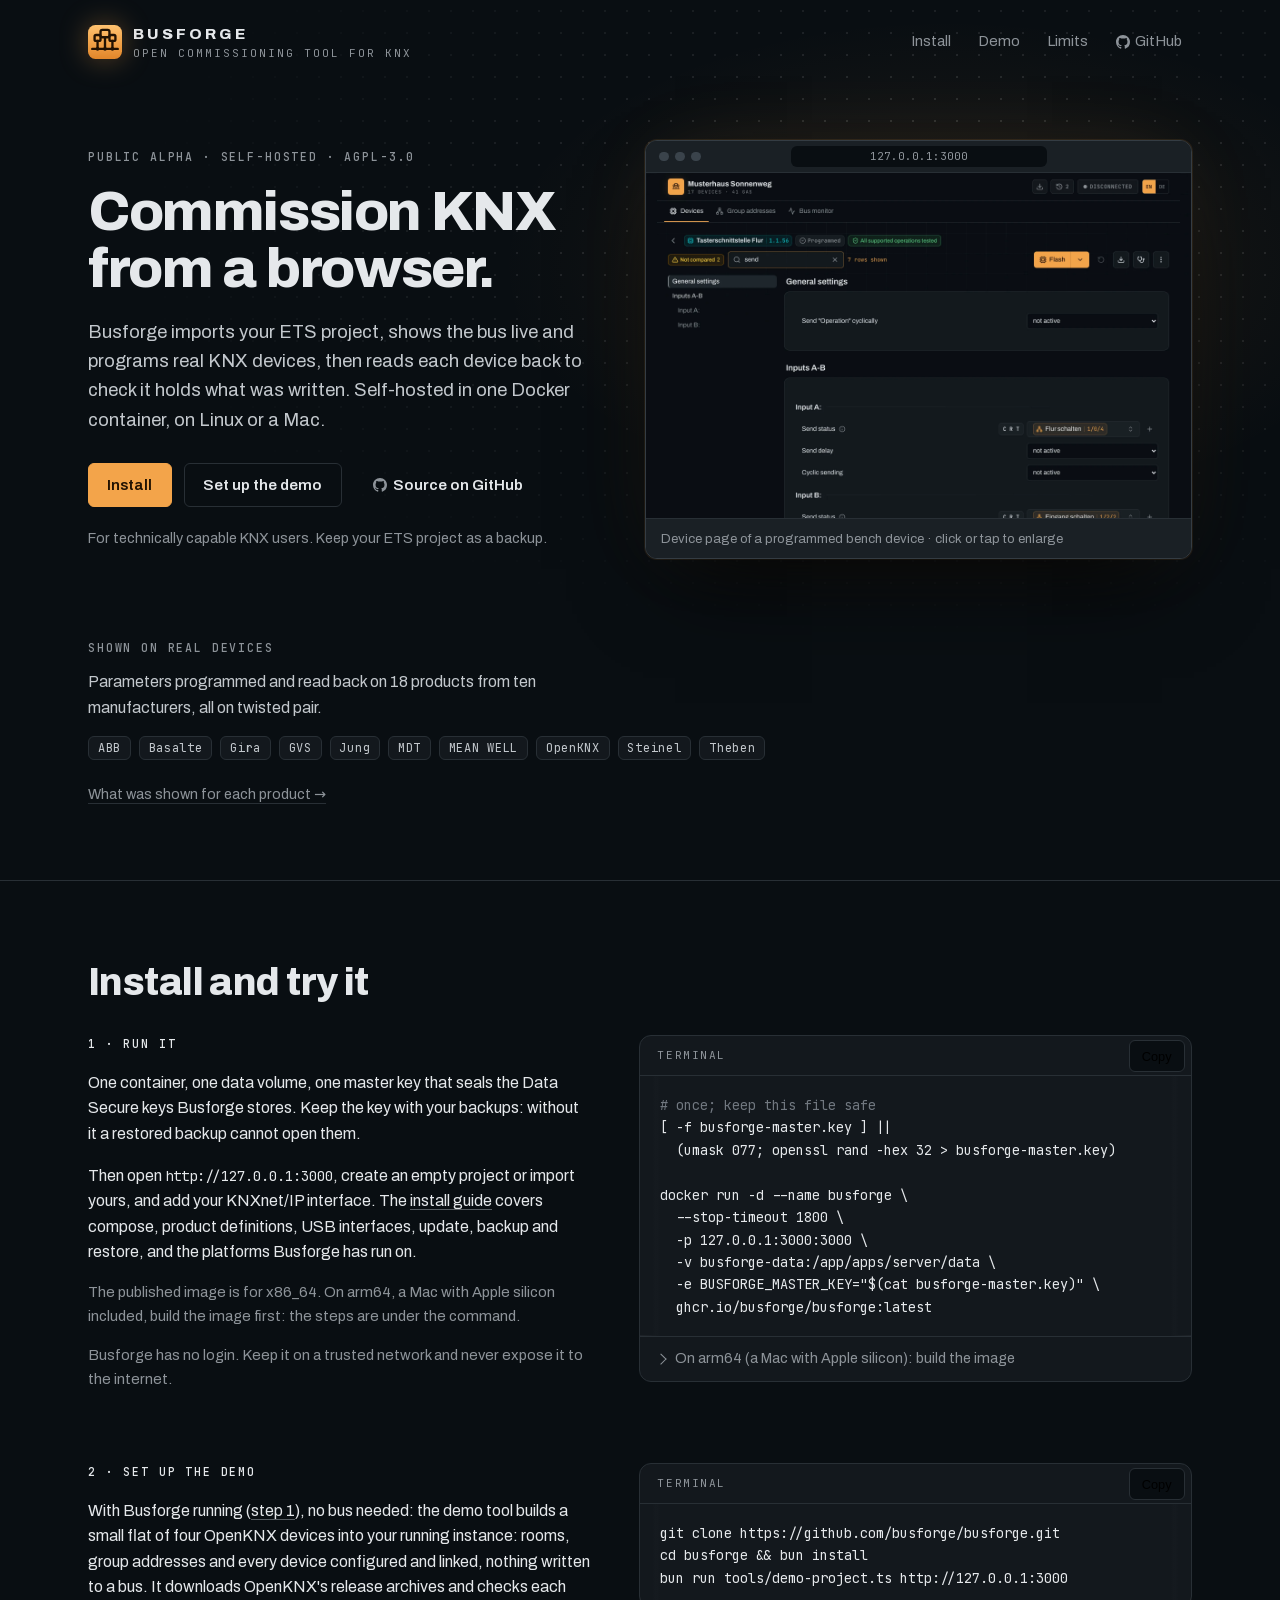
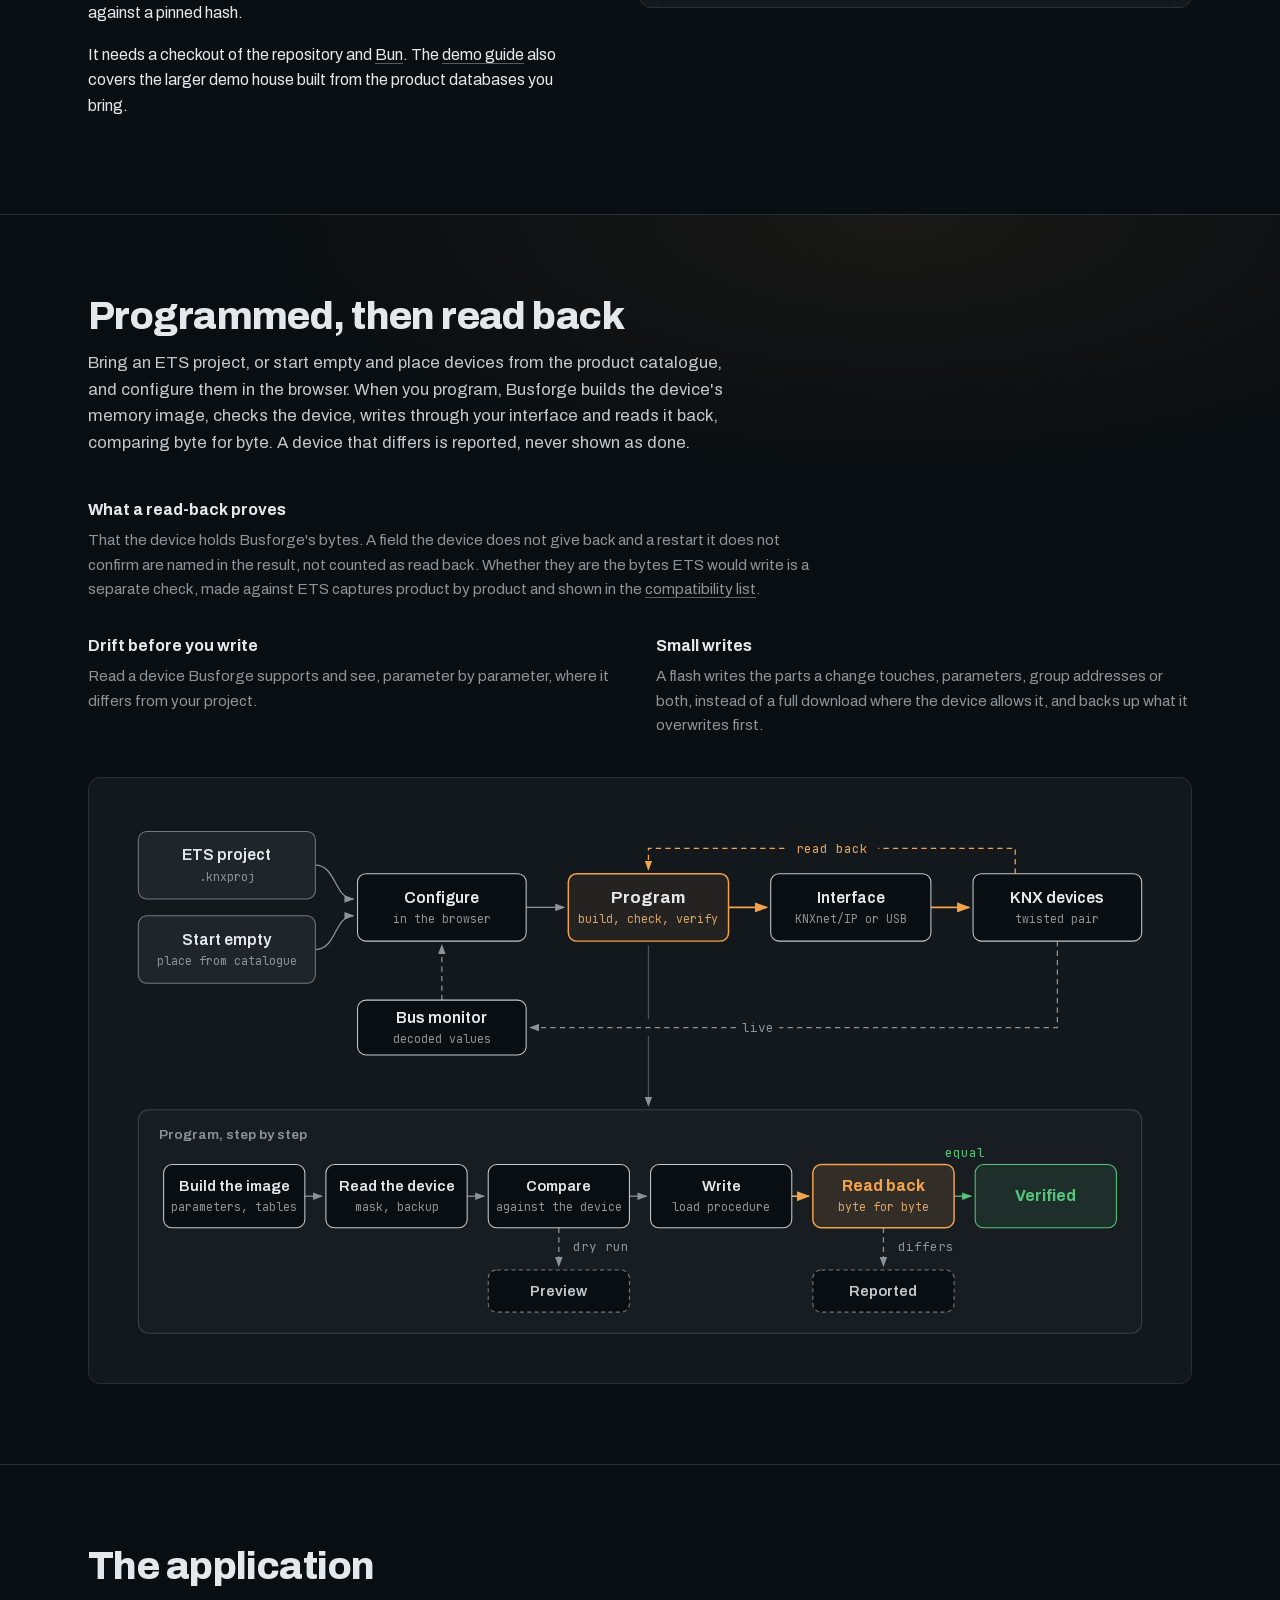
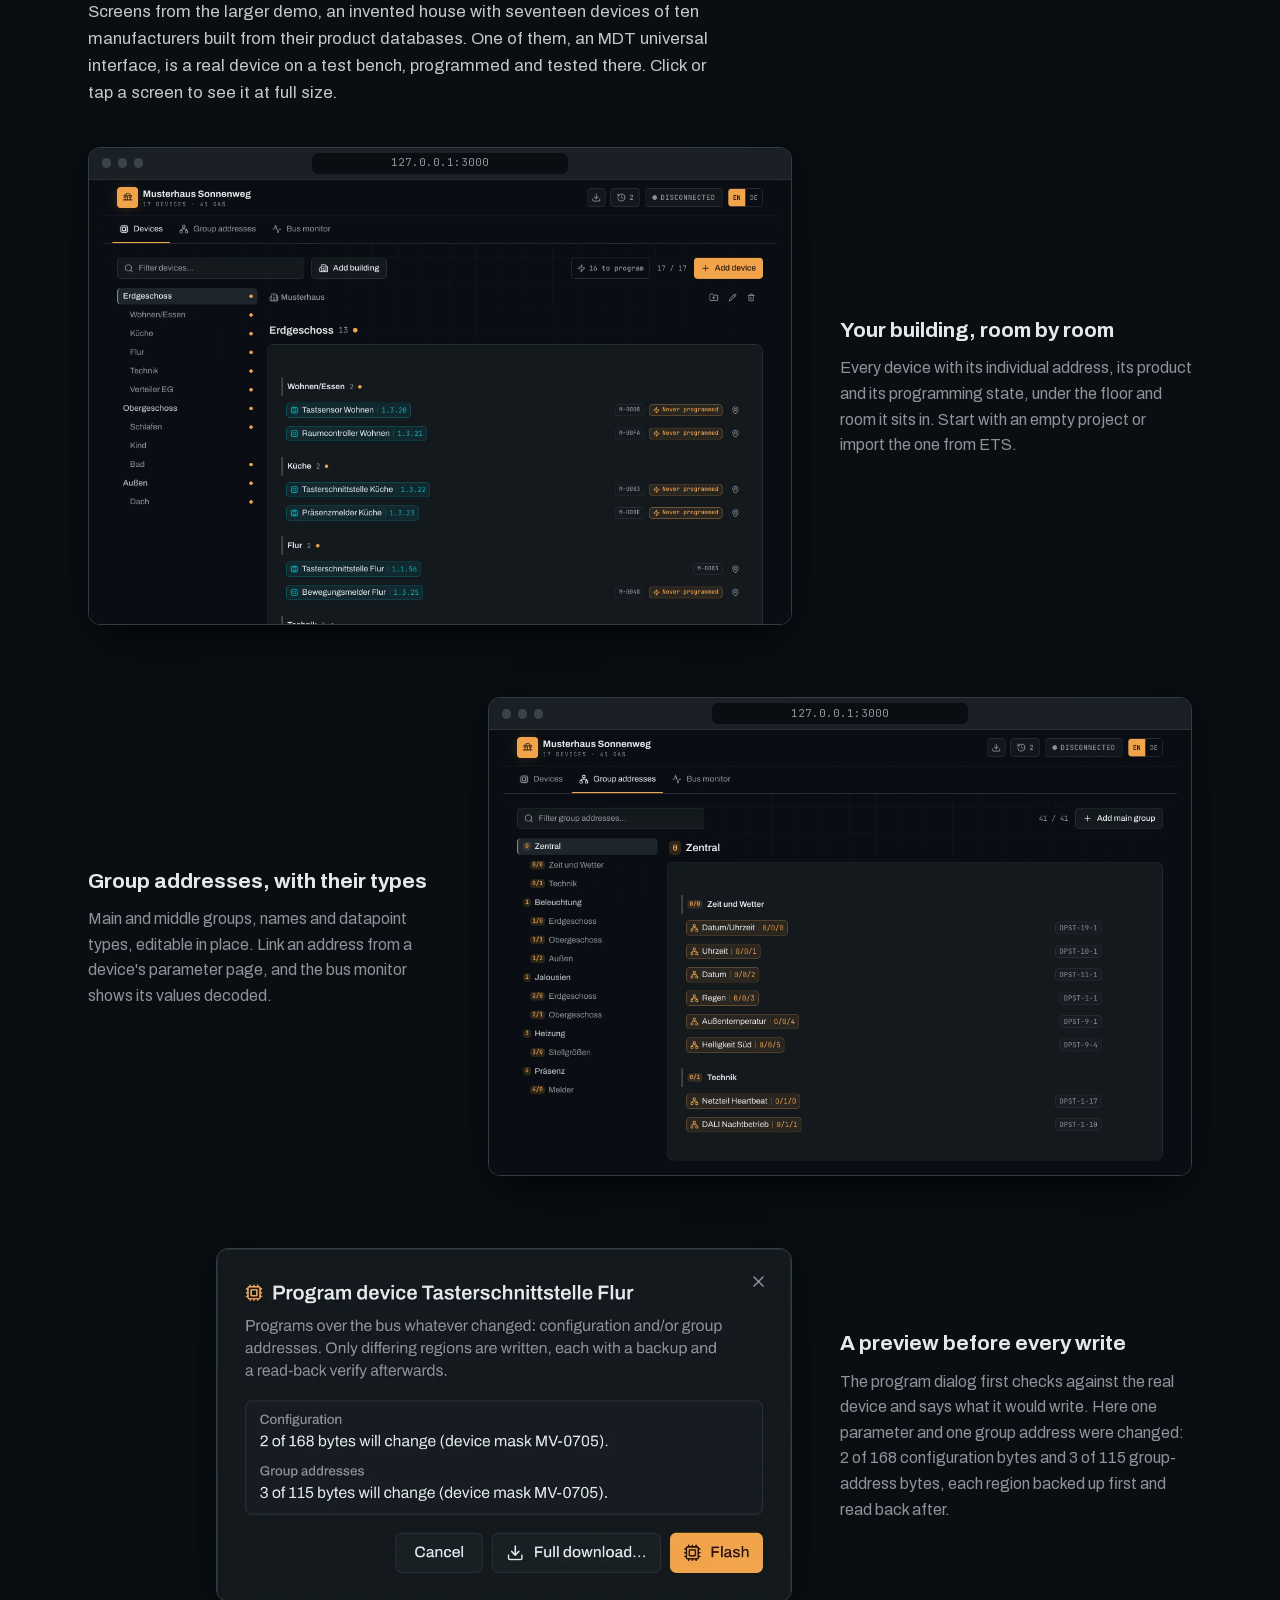
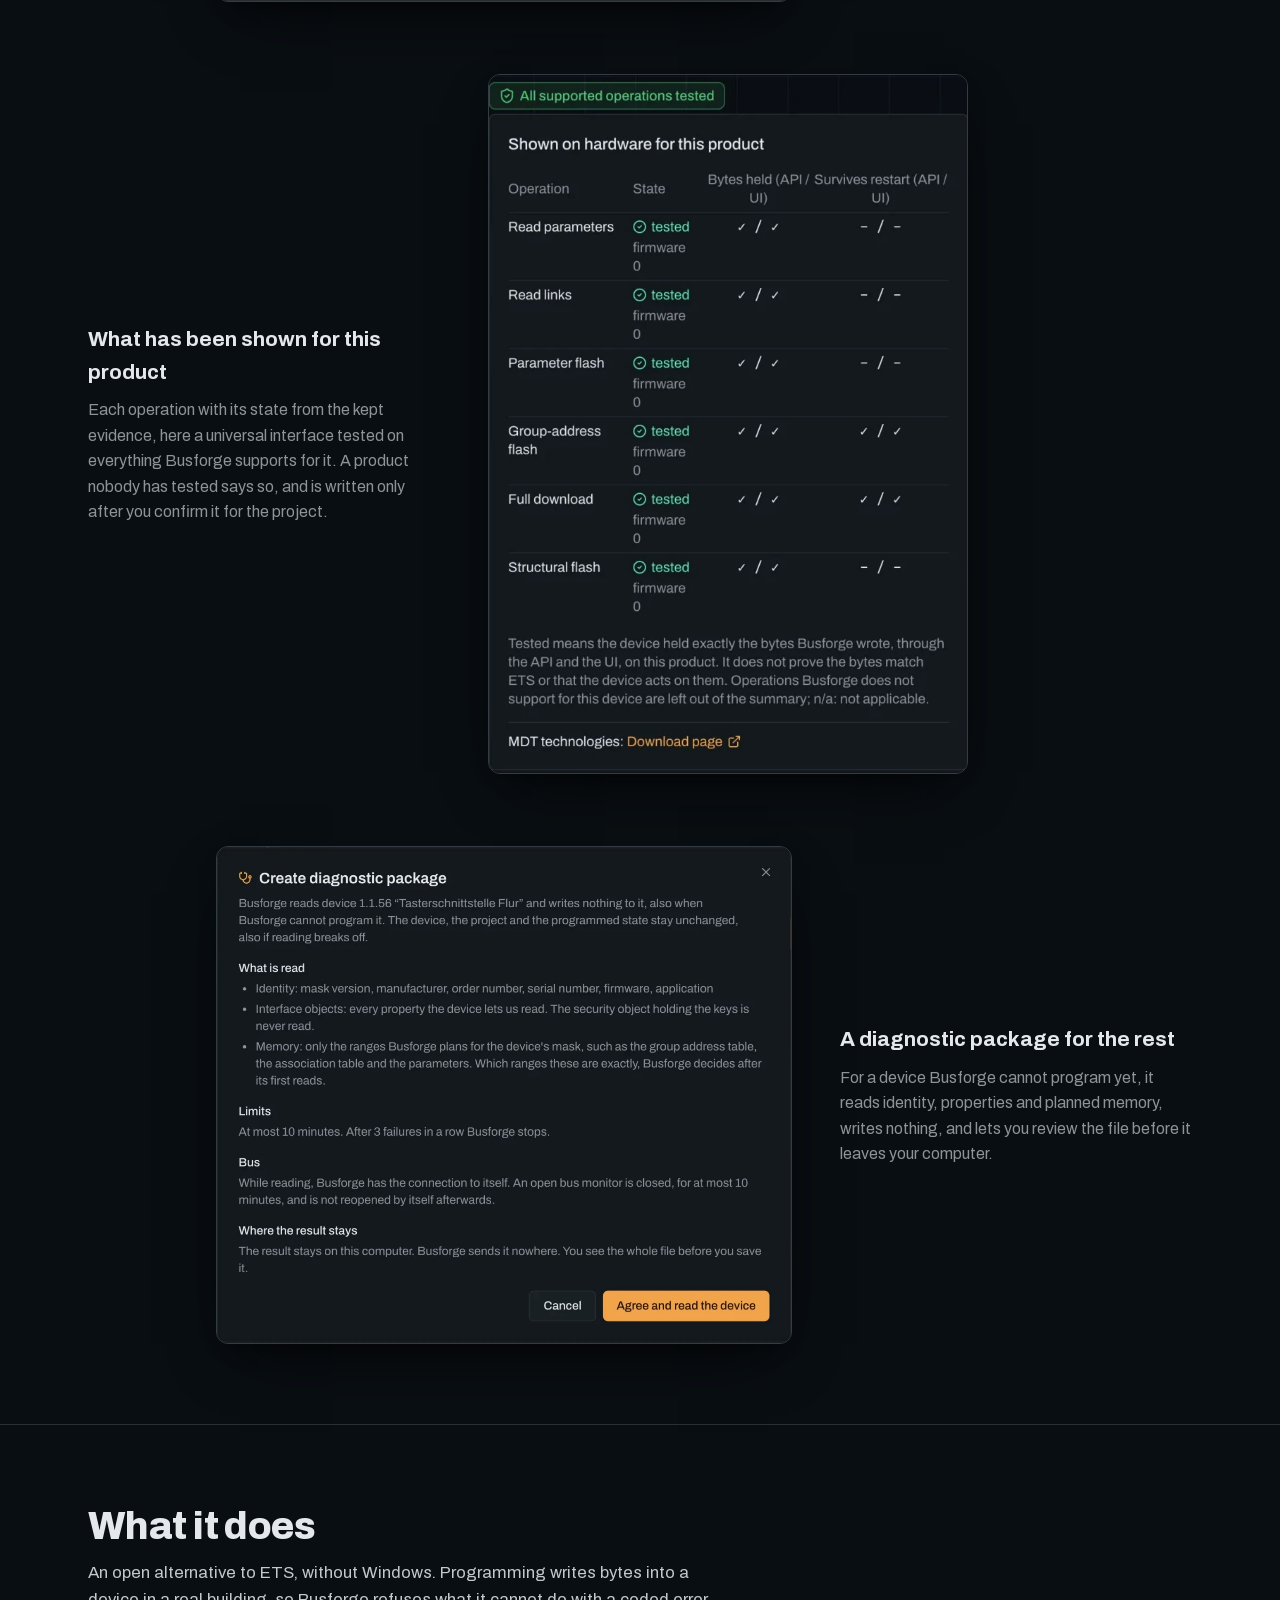
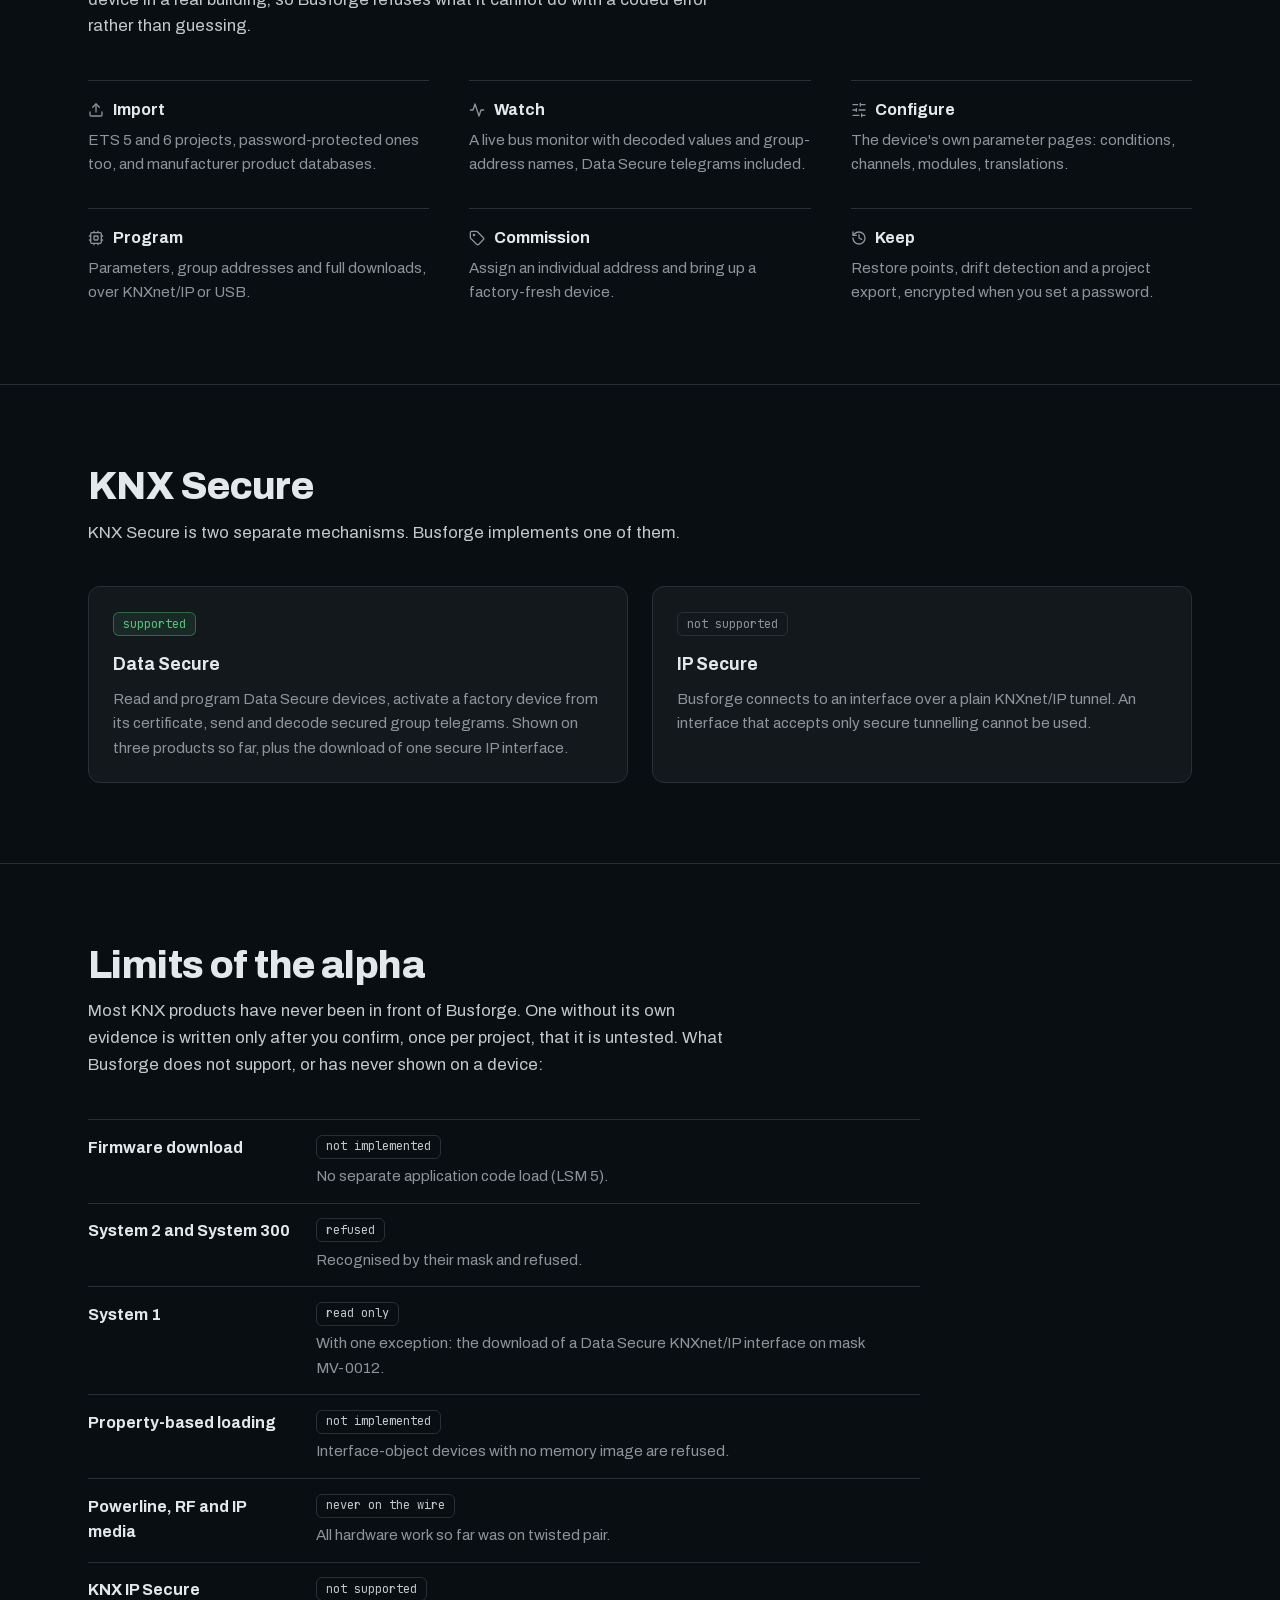
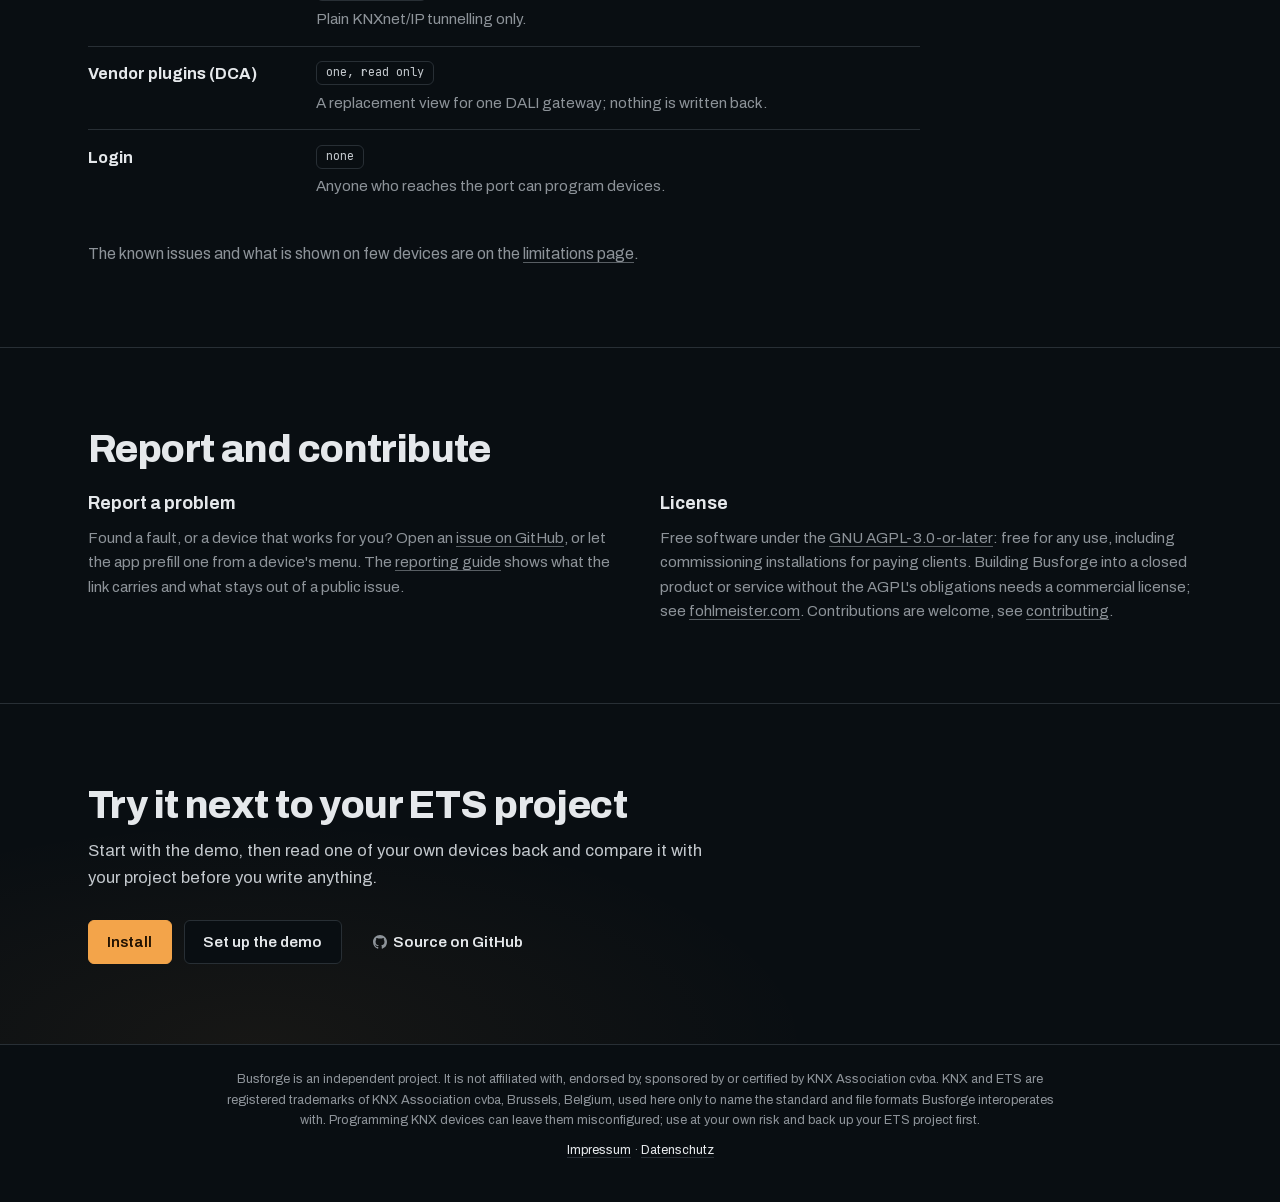
==== commit e3862c11: "Speak the app's design language and lead every visitor to a next step: install, a demo step with its" ====
--- a/index.html
+++ b/index.html
@@ -40,44 +40,62 @@
           <circle cx="23" cy="22.5" r="1.7"/>
         </g>
       </svg>
-      <span class="word">BUSFORGE</span>
+      <span class="names"><span class="word">BUSFORGE</span><span class="tagline">Open commissioning tool for KNX</span></span>
     </a>
     <nav class="topnav" aria-label="Main">
       <a href="#start">Install</a>
-      <a class="opt" href="#limits">Limitations</a>
-      <a href="https://github.com/busforge/busforge">GitHub</a>
+      <a class="opt" href="#demo">Demo</a>
+      <a href="#limits">Limits</a>
+      <a class="gh" href="https://github.com/busforge/busforge"><span class="label">GitHub</span></a>
     </nav>
   </header>
 
   <main>
     <section class="wrap hero">
       <div>
+        <p class="eyebrow">Public alpha · Self-hosted · AGPL-3.0</p>
         <h1>Commission KNX from a browser.</h1>
         <p class="lead">Busforge imports your ETS project, shows the bus live and programs real KNX devices, then reads each device back to check it holds what was written. Self-hosted in one Docker container, on Linux or a Mac.</p>
         <div class="cta">
-          <a class="button primary" href="https://github.com/busforge/busforge/blob/main/docs/install.md">Install guide</a>
-          <a class="button" href="https://github.com/busforge/busforge">Source on GitHub</a>
-        </div>
-        <p class="alpha">Public alpha, for technically capable KNX users. Keep your ETS project as a backup.</p>
+          <a class="button primary" href="#start">Install</a>
+          <a class="button" href="#demo">Set up the demo</a>
+          <a class="button ghost gh" href="https://github.com/busforge/busforge">Source on GitHub</a>
+        </div>
+        <p class="alpha">For technically capable KNX users. Keep your ETS project as a backup.</p>
       </div>
       <figure class="shot">
         <div class="chrome" aria-hidden="true"><span class="dots"><i></i><i></i><i></i></span><span class="url">127.0.0.1:3000</span></div>
-        <a href="/img/app-params.webp" class="zoom"><img src="/img/app-params.webp" width="2400" height="1520" alt="Busforge device page of an MDT universal interface, programmed and with every operation Busforge supports for the product tested: the parameters filtered for sending, each input's status object linked to a group address, and the Flash button." fetchpriority="high"></a>
+        <a href="/img/app-params.webp" class="zoom" style="--z: 2.1; --fx: 0.09; --fy: 0.3"><img src="/img/app-params.webp" width="2400" height="1520" alt="Busforge device page of an MDT universal interface, programmed and with every operation Busforge supports for the product tested: the parameters filtered for sending, each input's status object linked to a group address, and the Flash button." fetchpriority="high"></a>
+        <figcaption>Device page of a programmed bench device · click or tap to enlarge</figcaption>
       </figure>
     </section>
 
+    <section class="wrap proof" aria-labelledby="proof-h">
+      <p class="eyebrow" id="proof-h">Shown on real devices</p>
+      <p class="proof-text">Parameters programmed and read back on 18 products from ten manufacturers, all on twisted pair.</p>
+      <ul class="makers">
+        <li>ABB</li><li>Basalte</li><li>Gira</li><li>GVS</li><li>Jung</li><li>MDT</li><li>MEAN WELL</li><li>OpenKNX</li><li>Steinel</li><li>Theben</li>
+      </ul>
+      <a class="more" href="https://github.com/busforge/busforge/blob/main/docs/status.md#devices-driven-on-real-hardware">What was shown for each product →</a>
+    </section>
+
     <section class="band content" id="start" aria-labelledby="start-h">
-      <div class="wrap cols">
-        <div>
-          <h2 id="start-h">Quick start</h2>
-          <p>One container, one data volume, one master key that seals the Data Secure keys Busforge stores. Keep the key with your backups: without it a restored backup cannot open them.</p>
-          <p>Then open <code>http://127.0.0.1:3000</code>, create an empty project or import yours, and add your KNXnet/IP interface. The <a href="https://github.com/busforge/busforge/blob/main/docs/install.md">install guide</a> covers compose, product definitions, USB interfaces, update, backup and restore, and the platforms Busforge has run on.</p>
-          <p class="note">Busforge has no login. Keep it on a trusted network and never expose it to the internet. The published image is for x86_64; on arm64, build it from the source.</p>
-        </div>
-        <div>
+      <div class="wrap">
+        <h2 id="start-h">Install and try it</h2>
+        <div class="steps">
+          <div class="step">
+            <div>
+              <p class="eyebrow">1 · Run it</p>
+              <p>One container, one data volume, one master key that seals the Data Secure keys Busforge stores. Keep the key with your backups: without it a restored backup cannot open them.</p>
+              <p>Then open <code>http://127.0.0.1:3000</code>, create an empty project or import yours, and add your KNXnet/IP interface. The <a href="https://github.com/busforge/busforge/blob/main/docs/install.md">install guide</a> covers compose, product definitions, USB interfaces, update, backup and restore, and the platforms Busforge has run on.</p>
+              <p class="note">The published image is for x86_64. On arm64, a Mac with Apple silicon included, build the image first: the steps are under the command.</p>
+              <p class="note">Busforge has no login. Keep it on a trusted network and never expose it to the internet.</p>
+            </div>
+            <div class="code">
+              <div class="bar"><span>Terminal</span></div>
 <pre><code><span class="c"># once; keep this file safe</span>
 [ -f busforge-master.key ] ||
-  openssl rand -hex 32 &gt; busforge-master.key
+  (umask 077; openssl rand -hex 32 &gt; busforge-master.key)
 
 docker run -d --name busforge \
   --stop-timeout 1800 \
@@ -85,14 +103,50 @@
   -v busforge-data:/app/apps/server/data \
   -e BUSFORGE_MASTER_KEY="$(cat busforge-master.key)" \
   ghcr.io/busforge/busforge:latest</code></pre>
+              <details class="arm">
+                <summary>On arm64 (a Mac with Apple silicon): build the image</summary>
+                <p>Build it from a checkout, then run the command above with <code>busforge</code> in place of the image name.</p>
+<pre><code>git clone https://github.com/busforge/busforge.git
+cd busforge &amp;&amp; docker build -t busforge .</code></pre>
+              </details>
+            </div>
+          </div>
+          <div class="step" id="demo">
+            <div>
+              <p class="eyebrow">2 · Set up the demo</p>
+              <p>With Busforge running (<a href="#start">step 1</a>), no bus needed: the demo tool builds a small flat of four OpenKNX devices into your running instance: rooms, group addresses and every device configured and linked, nothing written to a bus. It downloads OpenKNX's release archives and checks each against a pinned hash.</p>
+              <p>It needs a checkout of the repository and <a href="https://bun.sh">Bun</a>. The <a href="https://github.com/busforge/busforge/blob/main/docs/demo.md">demo guide</a> also covers the larger demo house built from the product databases you bring.</p>
+            </div>
+            <div class="code">
+              <div class="bar"><span>Terminal</span></div>
+<pre><code>git clone https://github.com/busforge/busforge.git
+cd busforge &amp;&amp; bun install
+bun run tools/demo-project.ts http://127.0.0.1:3000</code></pre>
+            </div>
+          </div>
         </div>
       </div>
     </section>
 
     <section class="band verify" aria-labelledby="verify-h">
       <div class="wrap">
-        <h2 id="verify-h">From your project to a verified device</h2>
-        <p class="intro">Bring an ETS project, or start empty and place devices from the product catalogue, and configure them in the browser. When you program, Busforge builds the device's memory image, checks the device, writes through your interface and reads it back byte for byte. A device that differs is reported, never shown as done.</p>
+        <h2 id="verify-h">Programmed, then read back</h2>
+        <p class="intro">Bring an ETS project, or start empty and place devices from the product catalogue, and configure them in the browser. When you program, Busforge builds the device's memory image, checks the device, writes through your interface and reads it back, comparing byte for byte. A device that differs is reported, never shown as done.</p>
+
+        <dl class="facts">
+          <div>
+            <dt>What a read-back proves</dt>
+            <dd>That the device holds Busforge's bytes. A field the device does not give back and a restart it does not confirm are named in the result, not counted as read back. Whether they are the bytes ETS would write is a separate check, made against ETS captures product by product and shown in the <a href="https://github.com/busforge/busforge/blob/main/docs/compatibility.md">compatibility list</a>.</dd>
+          </div>
+          <div>
+            <dt>Drift before you write</dt>
+            <dd>Read a device Busforge supports and see, parameter by parameter, where it differs from your project.</dd>
+          </div>
+          <div>
+            <dt>Small writes</dt>
+            <dd>A flash writes the parts a change touches, parameters, group addresses or both, instead of a full download where the device allows it, and backs up what it overwrites first.</dd>
+          </div>
+        </dl>
 
         <div class="diagram">
           <svg class="wide" viewBox="0 0 1000 528" role="img" aria-labelledby="dg-t">
@@ -130,6 +184,7 @@
               <text x="463" y="426" fill="#8d9399">dry run</text>
               <rect x="739" y="414" width="64" height="16" rx="2" fill="#13181d"/>
               <text x="771" y="426" fill="#8d9399">differs</text>
+              <text x="808" y="337" fill="#54c57a">equal</text>
             </g>
             <g font-family="'Archivo', sans-serif" text-anchor="middle">
               <rect x="24" y="28" width="168" height="64" rx="8" fill="rgba(141,147,153,0.10)" stroke="#717880"/>
@@ -179,8 +234,9 @@
             </g>
           </svg>
 
-          <svg class="tall" viewBox="0 0 360 1064" role="img" aria-labelledby="dg-t2">
+          <svg class="tall" viewBox="0 0 360 456" role="img" aria-labelledby="dg-t2">
             <title id="dg-t2">How Busforge works: an ETS project, or a project started empty and filled from the manufacturers' product databases, is configured in the browser. Programming builds the device's memory image, reads the device to check its mask and back up what a partial write changes, and compares. A preview stops there. Otherwise it writes over a KNXnet/IP or USB interface, a partial write only what differs, and reads the device back: equal bytes mean verified, different bytes are reported. The bus monitor shows the bus live in the browser.</title>
+            <g id="tall-art">
             <defs>
               <marker id="dt" markerWidth="8" markerHeight="6" refX="7" refY="3" orient="auto"><polygon points="0 0, 8 3, 0 6" fill="#8d9399"/></marker>
               <marker id="dt-a" markerWidth="8" markerHeight="6" refX="7" refY="3" orient="auto"><polygon points="0 0, 8 3, 0 6" fill="#f3a44a"/></marker>
@@ -233,8 +289,6 @@
               <rect x="260" y="112" width="88" height="56" rx="8" fill="#090e12" stroke="#c3c8cd"/>
               <text x="304" y="135.5" fill="#e5e8eb" font-size="14" font-weight="600">Bus</text>
               <text x="304" y="154.5" fill="#8d9399" font-size="11" font-family="'JetBrains Mono', monospace">monitor</text>
-              <rect x="8" y="472" width="344" height="584" rx="10" fill="rgba(141,147,153,0.04)" stroke="#3a434b"/>
-              <text x="24" y="502" fill="#8d9399" font-size="13" font-weight="600" text-anchor="start">Program, step by step</text>
               <rect x="28" y="524" width="200" height="56" rx="8" fill="#090e12" stroke="#c3c8cd"/>
               <text x="128" y="547.5" fill="#e5e8eb" font-size="16" font-weight="600">Build the image</text>
               <text x="128" y="566.5" fill="#8d9399" font-size="11" font-family="'JetBrains Mono', monospace">parameters, tables</text>
@@ -258,35 +312,26 @@
               <rect x="188" y="1004" width="152" height="44" rx="8" fill="rgba(84,197,122,0.10)" stroke="#54c57a"/>
               <text x="264" y="1031" fill="#54c57a" font-size="15" font-weight="700">Verified</text>
             </g>
+            </g>
           </svg>
-        </div>
-
-        <dl class="facts">
-          <div>
-            <dt>What a read-back proves</dt>
-            <dd>That the device holds Busforge's bytes. Whether they are the bytes ETS would write is a separate check, made against ETS captures product by product and shown in the <a href="https://github.com/busforge/busforge/blob/main/docs/compatibility.md">compatibility list</a>.</dd>
-          </div>
-          <div>
-            <dt>Drift before you write</dt>
-            <dd>Read any device and see, parameter by parameter, where it differs from your project.</dd>
-          </div>
-          <div>
-            <dt>Small writes</dt>
-            <dd>A flash writes only the regions that differ, and backs them up first.</dd>
-          </div>
-        </dl>
+          <details class="tall-steps">
+            <summary>Programming, step by step</summary>
+            <svg viewBox="0 512 360 544" aria-hidden="true"><use href="#tall-art"/></svg>
+          </details>
+        </div>
+
       </div>
     </section>
 
     <section class="band" aria-labelledby="tour-h">
       <div class="wrap">
         <h2 id="tour-h">The application</h2>
-        <p class="intro">Screens from the demo project: an invented house with seventeen devices of ten manufacturers, one of them programmed on a test bench.</p>
+        <p class="intro">Screens from the larger demo, an invented house with seventeen devices of ten manufacturers built from their product databases. One of them, an MDT universal interface, is a real device on a test bench, programmed and tested there. Click or tap a screen to see it at full size.</p>
         <div class="tour">
           <div class="row">
             <figure class="shot">
               <div class="chrome" aria-hidden="true"><span class="dots"><i></i><i></i><i></i></span><span class="url">127.0.0.1:3000</span></div>
-              <a href="/img/app-devices.webp" class="zoom"><img src="/img/app-devices.webp" width="2400" height="1520" loading="lazy" alt="Device overview of the demo house: floors and rooms on the left, each device under its room with its individual address, manufacturer and programming state."></a>
+              <a href="/img/app-devices.webp" class="zoom" style="--fx: 0.42; --fy: 0.6"><img src="/img/app-devices.webp" width="2400" height="1520" loading="lazy" alt="Device overview of the demo house: floors and rooms on the left, each device under its room with its individual address, manufacturer and programming state."></a>
             </figure>
             <div>
               <h3>Your building, room by room</h3>
@@ -296,7 +341,7 @@
           <div class="row flip">
             <figure class="shot">
               <div class="chrome" aria-hidden="true"><span class="dots"><i></i><i></i><i></i></span><span class="url">127.0.0.1:3000</span></div>
-              <a href="/img/app-ga.webp" class="zoom"><img src="/img/app-ga.webp" width="2400" height="1520" loading="lazy" alt="Group address overview: main and middle groups for central functions, lighting, blinds, heating and presence, each address with its name and datapoint type."></a>
+              <a href="/img/app-ga.webp" class="zoom" style="--z: 1.65; --fx: 0.67; --fy: 0.85"><img src="/img/app-ga.webp" width="2400" height="1520" loading="lazy" alt="Group address overview: main and middle groups for central functions, lighting, blinds, heating and presence, each address with its name and datapoint type."></a>
             </figure>
             <div>
               <h3>Group addresses, with their types</h3>
@@ -304,19 +349,17 @@
             </div>
           </div>
           <div class="row">
-            <figure class="shot narrow">
-              <div class="chrome" aria-hidden="true"><span class="dots"><i></i><i></i><i></i></span><span class="url">127.0.0.1:3000</span></div>
-              <a href="/img/app-flash.webp" class="zoom"><img src="/img/app-flash.webp" width="1320" height="760" loading="lazy" alt="Program dialog for the MDT universal interface after one parameter and one group address were changed: checked against the device, 2 of 168 configuration bytes and 3 of 115 group address bytes will change."></a>
+            <figure class="shot panel">
+              <a href="/img/app-flash.webp" class="zoom"><img src="/img/app-flash.webp" width="1024" height="628" loading="lazy" alt="Program dialog for the MDT universal interface after one parameter and one group address were changed: checked against the device, 2 of 168 configuration bytes and 3 of 115 group address bytes will change."></a>
             </figure>
             <div>
               <h3>A preview before every write</h3>
-              <p>The program dialog first checks against the real device and says what it would write. Here one parameter and one group address were changed: only the regions that differ are written, each backed up first and read back after.</p>
+              <p>The program dialog first checks against the real device and says what it would write. Here one parameter and one group address were changed: 2 of 168 configuration bytes and 3 of 115 group-address bytes, each region backed up first and read back after.</p>
             </div>
           </div>
           <div class="row flip">
-            <figure class="shot">
-              <div class="chrome" aria-hidden="true"><span class="dots"><i></i><i></i><i></i></span><span class="url">127.0.0.1:3000</span></div>
-              <a href="/img/app-compat.webp" class="zoom"><img src="/img/app-compat.webp" width="1424" height="1028" loading="lazy" alt="Compatibility popover of the MDT universal interface: every operation, from reading parameters to the structural flash, tested on hardware, and the explanation of what tested means."></a>
+            <figure class="shot panel tall">
+              <a href="/img/app-compat.webp" class="zoom"><img src="/img/app-compat.webp" width="678" height="990" loading="lazy" alt="Compatibility popover of the MDT universal interface: every operation, from reading parameters to the structural flash, tested on hardware, and the explanation of what tested means."></a>
             </figure>
             <div>
               <h3>What has been shown for this product</h3>
@@ -324,9 +367,8 @@
             </div>
           </div>
           <div class="row">
-            <figure class="shot">
-              <div class="chrome" aria-hidden="true"><span class="dots"><i></i><i></i><i></i></span><span class="url">127.0.0.1:3000</span></div>
-              <a href="/img/app-diag.webp" class="zoom"><img src="/img/app-diag.webp" width="1440" height="1088" loading="lazy" alt="The dialog to create a diagnostic package over the device page: what is read, the limits, the effect on the bus, and that the result stays on this computer."></a>
+            <figure class="shot panel">
+              <a href="/img/app-diag.webp" class="zoom"><img src="/img/app-diag.webp" width="1076" height="931" loading="lazy" alt="The dialog to create a diagnostic package: what is read, the limits, the effect on the bus, and that the result stays on this computer."></a>
             </figure>
             <div>
               <h3>A diagnostic package for the rest</h3>
@@ -337,19 +379,17 @@
       </div>
     </section>
 
-    <section class="band content" aria-labelledby="does-h">
-      <div class="wrap cols">
-        <div>
-          <h2 id="does-h">What it does</h2>
-          <p>An open alternative to ETS for your own installation, without Windows. Programming writes bytes into a device in a real building, so Busforge refuses what it cannot do with a coded error rather than guessing.</p>
-        </div>
+    <section class="band" aria-labelledby="does-h">
+      <div class="wrap">
+        <h2 id="does-h">What it does</h2>
+        <p class="intro">An open alternative to ETS, without Windows. Programming writes bytes into a device in a real building, so Busforge refuses what it cannot do with a coded error rather than guessing.</p>
         <dl class="features">
-          <div><dt>Import</dt><dd>ETS 5 and 6 projects, password-protected ones too, and manufacturer product databases.</dd></div>
-          <div><dt>Watch</dt><dd>A live bus monitor with decoded values and group-address names, Data Secure telegrams included.</dd></div>
-          <div><dt>Configure</dt><dd>The device's own parameter pages: conditions, channels, modules, translations.</dd></div>
-          <div><dt>Program</dt><dd>Parameters, group addresses and full downloads, over KNXnet/IP or USB.</dd></div>
-          <div><dt>Commission</dt><dd>Assign an individual address and bring up a factory-fresh device.</dd></div>
-          <div><dt>Keep</dt><dd>Restore points, drift detection and an encrypted project export.</dd></div>
+          <div><dt><svg viewBox="0 0 24 24" aria-hidden="true"><path d="M21 15v4a2 2 0 0 1-2 2H5a2 2 0 0 1-2-2v-4"/><path d="M17 8l-5-5-5 5"/><path d="M12 3v12"/></svg>Import</dt><dd>ETS 5 and 6 projects, password-protected ones too, and manufacturer product databases.</dd></div>
+          <div><dt><svg viewBox="0 0 24 24" aria-hidden="true"><path d="M22 12h-4l-3 9L9 3l-3 9H2"/></svg>Watch</dt><dd>A live bus monitor with decoded values and group-address names, Data Secure telegrams included.</dd></div>
+          <div><dt><svg viewBox="0 0 24 24" aria-hidden="true"><path d="M21 4h-7M10 4H3M21 12h-9M8 12H3M21 20h-5M12 20H3M14 2v4M8 10v4M16 18v4"/></svg>Configure</dt><dd>The device's own parameter pages: conditions, channels, modules, translations.</dd></div>
+          <div><dt><svg viewBox="0 0 24 24" aria-hidden="true"><rect x="4" y="4" width="16" height="16" rx="2"/><rect x="9" y="9" width="6" height="6" rx="1"/><path d="M15 2v2M15 20v2M2 15h2M2 9h2M20 15h2M20 9h2M9 2v2M9 20v2"/></svg>Program</dt><dd>Parameters, group addresses and full downloads, over KNXnet/IP or USB.</dd></div>
+          <div><dt><svg viewBox="0 0 24 24" aria-hidden="true"><path d="M12.586 2.586A2 2 0 0 0 11.172 2H4a2 2 0 0 0-2 2v7.172a2 2 0 0 0 .586 1.414l8.704 8.704a2.426 2.426 0 0 0 3.42 0l6.58-6.58a2.426 2.426 0 0 0 0-3.42z"/><circle cx="7.5" cy="7.5" r="1"/></svg>Commission</dt><dd>Assign an individual address and bring up a factory-fresh device.</dd></div>
+          <div><dt><svg viewBox="0 0 24 24" aria-hidden="true"><path d="M3 12a9 9 0 1 0 9-9 9.75 9.75 0 0 0-6.74 2.74L3 8"/><path d="M3 3v5h5"/><path d="M12 7v5l4 2"/></svg>Keep</dt><dd>Restore points, drift detection and a project export, encrypted when you set a password.</dd></div>
         </dl>
       </div>
     </section>
@@ -373,12 +413,29 @@
       </div>
     </section>
 
-    <section class="band" aria-label="Limits, reporting and license">
+    <section class="band" id="limits" aria-labelledby="limits-h">
+      <div class="wrap">
+        <h2 id="limits-h">Limits of the alpha</h2>
+        <p class="intro">Most KNX products have never been in front of Busforge. One without its own evidence is written only after you confirm, once per project, that it is untested. What Busforge does not support, or has never shown on a device:</p>
+        <dl class="limits">
+          <div><dt>Firmware download</dt><dd><span class="mark">not implemented</span>No separate application code load (LSM 5).</dd></div>
+          <div><dt>System 2 and System 300</dt><dd><span class="mark">refused</span>Recognised by their mask and refused.</dd></div>
+          <div><dt>System 1</dt><dd><span class="mark">read only</span>With one exception: the download of a Data Secure KNXnet/IP interface on mask <span class="nw">MV-0012</span>.</dd></div>
+          <div><dt>Property-based loading</dt><dd><span class="mark">not implemented</span>Interface-object devices with no memory image are refused.</dd></div>
+          <div><dt>Powerline, RF and IP media</dt><dd><span class="mark">never on the wire</span>All hardware work so far was on twisted pair.</dd></div>
+          <div><dt>KNX IP Secure</dt><dd><span class="mark">not supported</span>Plain KNXnet/IP tunnelling only.</dd></div>
+          <div><dt>Vendor plugins (DCA)</dt><dd><span class="mark">one, read only</span>A replacement view for one DALI gateway; nothing is written back.</dd></div>
+          <div><dt>Login</dt><dd><span class="mark">none</span>Anyone who reaches the port can program devices.</dd></div>
+        </dl>
+        <p class="more-limits">The known issues and what is shown on few devices are on the <a href="https://github.com/busforge/busforge/blob/main/docs/limitations.md">limitations page</a>.</p>
+      </div>
+    </section>
+
+    <section class="band" aria-labelledby="contribute-h">
+      <div class="wrap">
+        <h2 id="contribute-h">Report and contribute</h2>
+      </div>
       <div class="wrap closing">
-        <div id="limits">
-          <h3>Limits of the alpha</h3>
-          <p>No firmware download, no System 2 or System 300 devices, writes to System 1 devices in one case only, and powerline, RF and IP media never tried on the wire. All hardware work so far was on twisted pair. The full list and the known issues are on the <a href="https://github.com/busforge/busforge/blob/main/docs/limitations.md">limitations page</a>.</p>
-        </div>
         <div>
           <h3>Report a problem</h3>
           <p>Found a fault, or a device that works for you? Open an <a href="https://github.com/busforge/busforge/issues">issue on GitHub</a>, or let the app prefill one from a device's menu. The <a href="https://github.com/busforge/busforge/blob/main/docs/reporting.md">reporting guide</a> shows what the link carries and what stays out of a public issue.</p>
@@ -386,6 +443,18 @@
         <div>
           <h3>License</h3>
           <p>Free software under the <a href="https://github.com/busforge/busforge/blob/main/LICENSE">GNU AGPL-3.0-or-later</a>: free for any use, including commissioning installations for paying clients. Building Busforge into a closed product or service without the AGPL's obligations needs a commercial license; see <a href="https://fohlmeister.com">fohlmeister.com</a>. Contributions are welcome, see <a href="https://github.com/busforge/busforge/blob/main/CONTRIBUTING.md">contributing</a>.</p>
+        </div>
+      </div>
+    </section>
+
+    <section class="band final" aria-labelledby="final-h">
+      <div class="wrap">
+        <h2 id="final-h">Try it next to your ETS project</h2>
+        <p class="intro">Start with the demo, then read one of your own devices back and compare it with your project before you write anything.</p>
+        <div class="cta">
+          <a class="button primary" href="#start">Install</a>
+          <a class="button" href="#demo">Set up the demo</a>
+          <a class="button ghost gh" href="https://github.com/busforge/busforge">Source on GitHub</a>
         </div>
       </div>
     </section>
@@ -397,15 +466,48 @@
   </footer>
 
   <dialog class="lightbox" aria-label="Screenshot">
-    <button type="button" class="close" aria-label="Close">
+    <button type="button" class="button size" hidden>Actual size</button>
+    <button type="button" class="button icon close" aria-label="Close">
       <svg viewBox="0 0 24 24" aria-hidden="true"><path d="M6 6l12 12M18 6L6 18"/></svg>
     </button>
     <img alt="">
+    <p class="hint" hidden>Swipe to look around · tap to fit</p>
   </dialog>
   <script>
     // Opens a screenshot in place; without script the link opens the image itself.
     const box = document.querySelector(".lightbox");
     const big = box.querySelector("img");
+    // The captures are taken at twice the app's pixel size. On a narrow screen the lightbox opens
+    // fitted, and a tap shows the capture at the app's own size, centred on the tapped spot.
+    const narrow = matchMedia("(max-width: 900px)");
+    const hint = box.querySelector(".hint");
+    const size = box.querySelector(".size");
+    let zoomable = false;
+    const setActual = (on, fx = 0.5, fy = 0.5) => {
+      box.classList.toggle("actual", on);
+      big.style.width = on ? big.naturalWidth / 2 + "px" : "";
+      hint.hidden = !on;
+      size.textContent = on ? "Fit screen" : "Actual size";
+      if (on) box.scrollTo(big.offsetLeft + fx * big.offsetWidth - box.clientWidth / 2, big.offsetTop + fy * big.offsetHeight - box.clientHeight / 2);
+    };
+    // Worth enlarging where the fitted image is clearly smaller than the app's own size; checked
+    // again when the window turns, since the fit depends on both width and height.
+    const checkZoomable = () => {
+      if (!box.open || !big.naturalWidth || box.classList.contains("actual")) return;
+      zoomable = narrow.matches && big.naturalWidth / 2 > big.getBoundingClientRect().width * 1.2;
+      box.classList.toggle("zoomable", zoomable);
+      size.hidden = !zoomable;
+    };
+    big.addEventListener("load", () => {
+      setActual(false);
+      checkZoomable();
+    });
+    addEventListener("resize", checkZoomable);
+    big.addEventListener("click", (e) => {
+      if (!zoomable) return;
+      const r = big.getBoundingClientRect();
+      setActual(!box.classList.contains("actual"), (e.clientX - r.left) / r.width, (e.clientY - r.top) / r.height);
+    });
     document.addEventListener("click", (e) => {
       const link = e.target.closest("a.zoom");
       if (!link || !box.showModal || e.button !== 0 || e.metaKey || e.ctrlKey || e.shiftKey || e.altKey) return;
@@ -417,6 +519,7 @@
       document.documentElement.classList.add("locked");
     });
     box.querySelector(".close").addEventListener("click", () => box.close());
+    size.addEventListener("click", () => setActual(!box.classList.contains("actual")));
     // The image fills the dialog's centre; a press and release outside it land on the dialog, i.e. the backdrop.
     let pressedOutside = false;
     box.addEventListener("pointerdown", (e) => { pressedOutside = e.target === box; });
@@ -424,7 +527,33 @@
     box.addEventListener("close", () => {
       document.documentElement.classList.remove("locked");
       big.removeAttribute("src");
+      big.style.width = "";
+      box.classList.remove("actual", "zoomable");
+      hint.hidden = true;
+      size.hidden = true;
     });
+
+    // A copy button in each terminal card's bar for its main command, where the browser offers the clipboard.
+    if (navigator.clipboard?.writeText) {
+      for (const pre of document.querySelectorAll(".code > pre")) {
+        const btn = document.createElement("button");
+        btn.type = "button";
+        btn.className = "button sm copy";
+        btn.textContent = "Copy";
+        let reset;
+        btn.addEventListener("click", async () => {
+          try {
+            await navigator.clipboard.writeText(pre.innerText.trim() + "\n");
+            btn.textContent = "Copied";
+          } catch {
+            btn.textContent = "Copy failed";
+          }
+          clearTimeout(reset);
+          reset = setTimeout(() => (btn.textContent = "Copy"), 1600);
+        });
+        pre.parentElement.append(btn);
+      }
+    }
   </script>
 </body>
 </html>
--- a/style.css
+++ b/style.css
@@ -22,6 +22,13 @@
   --primary: #f3a44a;
   --primary-ink: #221202;
   --ok: #54c57a;
+  --hover: #21272e;
+  --lead: #c3c8cd;
+  /* The app's radius scale: controls and marks, cards and page containers. */
+  --r-md: 6px;
+  --r-xl: 12px;
+  /* The app's keyboard focus ring: 3 px of amber at half strength. */
+  --ring: 0 0 0 3px rgb(243 164 74 / 0.5);
   --sans: "Archivo", system-ui, -apple-system, "Segoe UI", sans-serif;
   --mono: "JetBrains Mono", ui-monospace, monospace;
   --gh: url("data:image/svg+xml,%3Csvg xmlns='http://www.w3.org/2000/svg' viewBox='0 0 16 16'%3E%3Cpath d='M8 0C3.58 0 0 3.58 0 8c0 3.54 2.29 6.53 5.47 7.59.4.07.55-.17.55-.38 0-.19-.01-.82-.01-1.49-2.01.37-2.53-.49-2.69-.94-.09-.23-.48-.94-.82-1.13-.28-.15-.68-.52-.01-.53.63-.01 1.08.58 1.23.82.72 1.21 1.87.87 2.33.66.07-.52.28-.87.51-1.07-1.78-.2-3.64-.89-3.64-3.95 0-.87.31-1.59.82-2.15-.08-.2-.36-1.02.08-2.12 0 0 .67-.21 2.2.82.64-.18 1.32-.27 2-.27.68 0 1.36.09 2 .27 1.53-1.04 2.2-.82 2.2-.82.44 1.1.16 1.92.08 2.12.51.56.82 1.27.82 2.15 0 3.07-1.87 3.75-3.65 3.95.29.25.54.73.54 1.48 0 1.07-.01 1.93-.01 2.2 0 .21.15.46.55.38A8.013 8.013 0 0016 8c0-4.42-3.58-8-8-8z'/%3E%3C/svg%3E");
@@ -47,8 +54,8 @@
   html { scroll-behavior: smooth; }
 }
 
-/* Every link to GitHub carries its mark. */
-a[href^="https://github.com/"]::before {
+/* Navigation and buttons that lead to the repository carry the GitHub mark. */
+.gh::before {
   content: "";
   display: inline-block;
   width: 0.95em;
@@ -59,12 +66,19 @@
   -webkit-mask: var(--gh) center / contain no-repeat;
   mask: var(--gh) center / contain no-repeat;
 }
-/* Keeps the mark on the line of the words it belongs to. */
-.band p a[href^="https://github.com/"] { white-space: nowrap; }
-a:focus-visible, .button:focus-visible {
+a:focus-visible {
   outline: 2px solid var(--primary);
   outline-offset: 3px;
   border-radius: 4px;
+}
+.eyebrow {
+  margin: 0 0 1rem;
+  font-family: var(--mono);
+  font-size: 0.72rem;
+  font-weight: 500;
+  letter-spacing: 0.16em;
+  text-transform: uppercase;
+  color: var(--muted);
 }
 code, pre { font-family: var(--mono); }
 
@@ -108,7 +122,7 @@
   font-size: 0.78rem;
   letter-spacing: 0.14em;
   text-transform: uppercase;
-  color: var(--primary);
+  color: var(--muted);
   margin: 2rem 0 0.5rem;
 }
 .legal p { margin: 0 0 0.75rem; }
@@ -159,17 +173,36 @@
   display: inline-flex;
   align-items: center;
   gap: 0.7rem;
+  min-height: 2.75rem;
   text-decoration: none;
 }
 .lockup svg { width: 34px; height: 34px; filter: drop-shadow(0 0 14px rgb(243 164 74 / 0.35)); }
-.lockup .word { font-weight: 800; letter-spacing: 0.2em; font-size: 0.95rem; }
-.topnav { display: flex; gap: 1.5rem; font-size: 0.92rem; }
-.topnav a { text-decoration: none; color: var(--muted); }
-.topnav a:hover { color: var(--fg); }
+.lockup .names { display: flex; flex-direction: column; }
+.lockup .word { font-weight: 800; letter-spacing: 0.2em; font-size: 0.95rem; line-height: 1.2; }
+.lockup .tagline {
+  margin-top: 0.3rem;
+  font-family: var(--mono);
+  font-size: 11px;
+  letter-spacing: 0.18em;
+  text-transform: uppercase;
+  color: var(--muted);
+  line-height: 1;
+}
+.topnav { display: flex; align-items: center; gap: 0.5rem; font-size: 0.92rem; }
+.topnav a {
+  display: inline-flex;
+  align-items: center;
+  min-height: 2.25rem;
+  padding: 0 0.6rem;
+  border-radius: var(--r-md);
+  text-decoration: none;
+  color: var(--muted);
+}
+.topnav a:hover { color: var(--fg); background: var(--hover); }
 
 .hero {
   display: grid;
-  grid-template-columns: minmax(0, 0.85fr) minmax(0, 1.4fr);
+  grid-template-columns: minmax(0, 1.1fr) minmax(0, 1.2fr);
   gap: 3.5rem;
   align-items: center;
   padding-top: 3.5rem;
@@ -178,36 +211,45 @@
 .hero h1 {
   margin: 0 0 1.25rem;
   font-weight: 800;
-  font-size: clamp(2.4rem, 5.2vw, 4rem);
+  font-size: clamp(2.4rem, 4.4vw, 3.6rem);
   line-height: 1.02;
   letter-spacing: -0.025em;
-}
-.hero .lead { margin: 0 0 1.75rem; font-size: 1.15rem; color: #c3c8cd; max-width: 32rem; }
-.hero .alpha { margin: 1.5rem 0 0; color: var(--muted); font-size: 0.9rem; max-width: 30rem; }
+  text-wrap: balance;
+}
+.hero .lead { margin: 0 0 1.75rem; font-size: 1.15rem; color: var(--lead); max-width: 32rem; }
+.hero .alpha { margin: 1.25rem 0 0; color: var(--muted); font-size: 0.9rem; max-width: 30rem; }
 .cta { display: flex; flex-wrap: wrap; gap: 0.75rem; }
+/* The app's Button with a 44 px touch height and 6 px radius: default (amber) for the one primary
+   action, outline, ghost; sm (32 px) and icon as in the app. */
 .button {
-  display: inline-block;
-  padding: 0.7rem 1.25rem;
+  display: inline-flex;
+  align-items: center;
+  justify-content: center;
+  min-height: 2.75rem;
+  padding: 0 1.15rem;
   border: 1px solid var(--border);
-  border-radius: 0.5rem;
+  border-radius: var(--r-md);
+  background: var(--bg);
   text-decoration: none;
   font-weight: 600;
   font-size: 0.95rem;
-}
-.button:hover { border-color: var(--muted); }
-.button.primary {
-  background: linear-gradient(#ffc270, var(--primary) 55%, #e1862a);
-  border-color: #e1862a;
-  color: var(--primary-ink);
-  box-shadow: 0 0 24px rgb(243 164 74 / 0.25);
-}
-.button.primary:hover { filter: brightness(1.06); }
+  white-space: nowrap;
+}
+.button:hover { background: var(--hover); }
+.button:focus-visible { outline: none; border-radius: var(--r-md); box-shadow: var(--ring); }
+.button.primary { background: var(--primary); border-color: var(--primary); color: var(--primary-ink); }
+.button.primary:hover { background: rgb(243 164 74 / 0.9); }
+.button.ghost { border-color: transparent; background: transparent; }
+.button.ghost::before { background: var(--muted); }
+.button.ghost:hover { background: var(--hover); }
+.button.sm { min-height: 2rem; padding: 0 0.75rem; font-size: 0.8rem; font-weight: 500; }
+.button.icon { width: 2.75rem; padding: 0; }
 
 /* App screenshots sit in a browser window, lifted off the page. */
 .shot {
   margin: 0;
   border: 1px solid #343c43;
-  border-radius: 0.75rem;
+  border-radius: var(--r-xl);
   overflow: hidden;
   background: #0d1216;
   box-shadow:
@@ -230,7 +272,7 @@
   flex: 0 1 16rem;
   margin: 0 auto;
   padding: 0.1rem 0.75rem;
-  border-radius: 0.375rem;
+  border-radius: var(--r-md);
   background: var(--bg);
   color: var(--muted);
   font-family: var(--mono);
@@ -241,9 +283,31 @@
 }
 .chrome::after { content: ""; width: 2.6rem; }
 .shot img { display: block; width: 100%; height: auto; }
-.shot .zoom { display: block; cursor: zoom-in; }
+.shot .zoom { position: relative; display: block; cursor: zoom-in; }
 .shot .zoom:focus-visible { outline: 2px solid var(--primary); outline-offset: -2px; border-radius: 0; }
-.tour .shot.narrow { max-width: 32rem; justify-self: end; width: 100%; }
+/* Every screenshot opens larger. With a mouse the corner mark says so on hover; on touch the hero's
+   caption and the strip under each tour screen do. */
+.shot .zoom::after {
+  content: "";
+  position: absolute;
+  left: 0.6rem;
+  bottom: 0.6rem;
+  width: 2rem;
+  height: 2rem;
+  border: 1px solid var(--border);
+  border-radius: var(--r-md);
+  background: rgb(19 24 29 / 0.9) url("data:image/svg+xml,%3Csvg xmlns='http://www.w3.org/2000/svg' viewBox='0 0 24 24' fill='none' stroke='%23c3c8cd' stroke-width='2' stroke-linecap='round' stroke-linejoin='round'%3E%3Cpath d='M15 3h6v6M9 21H3v-6M21 3l-7 7M3 21l7-7'/%3E%3C/svg%3E") center / 0.95rem no-repeat;
+  opacity: 0;
+  transition: opacity 0.15s;
+}
+.shot .zoom:hover::after, .shot .zoom:focus-visible::after { opacity: 1; }
+.shot figcaption {
+  padding: 0.55rem 0.9rem;
+  border-top: 1px solid var(--border);
+  background: var(--raise);
+  font-size: 0.82rem;
+  color: var(--muted);
+}
 .hero .shot {
   box-shadow:
     0 1px 0 rgb(255 255 255 / 0.05) inset,
@@ -278,24 +342,32 @@
   box-shadow: 0 30px 80px -20px rgb(0 0 0 / 0.9);
   cursor: default;
 }
-.lightbox .close {
+.lightbox .close, .lightbox .size { position: fixed; top: 0.9rem; background: var(--card); }
+.lightbox .close { right: 0.9rem; }
+.lightbox .size { right: 4.15rem; }
+.lightbox .close:hover, .lightbox .size:hover { background: var(--hover); }
+.lightbox.actual .size { border-color: var(--primary); color: var(--primary); }
+.lightbox .close svg { width: 1.1rem; height: 1.1rem; fill: none; stroke: currentColor; stroke-width: 2; stroke-linecap: round; }
+/* Narrow screens: the capture at the app's own size, scrolled in both directions. */
+.lightbox.actual[open] { display: block; padding: 3.75rem 1rem 1rem; }
+.lightbox.actual img { max-width: none; max-height: none; margin: 0 auto; }
+.lightbox.zoomable img { cursor: zoom-in; }
+.lightbox.zoomable.actual img { cursor: zoom-out; }
+.lightbox .hint {
   position: fixed;
-  top: 0.9rem;
-  right: 0.9rem;
-  display: grid;
-  place-items: center;
-  width: 2.5rem;
-  height: 2.5rem;
-  padding: 0;
+  left: 50%;
+  bottom: 1rem;
+  translate: -50% 0;
+  margin: 0;
+  padding: 0.45rem 0.8rem;
   border: 1px solid var(--border);
-  border-radius: 0.375rem;
+  border-radius: var(--r-md);
   background: var(--card);
-  color: var(--fg);
-  cursor: pointer;
-}
-.lightbox .close:hover { background: #21272e; border-color: var(--muted); }
-.lightbox .close:focus-visible { outline: 2px solid var(--primary); outline-offset: 2px; }
-.lightbox .close svg { width: 1.1rem; height: 1.1rem; fill: none; stroke: currentColor; stroke-width: 2; stroke-linecap: round; }
+  color: var(--lead);
+  font-size: 0.85rem;
+  white-space: nowrap;
+  pointer-events: none;
+}
 @media (prefers-reduced-motion: no-preference) {
   .lightbox[open] img { animation: rise 0.18s ease-out; }
   @keyframes rise { from { opacity: 0; transform: scale(0.98); } }
@@ -309,21 +381,48 @@
   line-height: 1.1;
   letter-spacing: -0.015em;
 }
-.band .intro { margin: 0 0 2.5rem; max-width: 40rem; color: #c3c8cd; font-size: 1.05rem; }
-.band p a, .band li a { text-decoration: none; border-bottom: 1px solid rgb(243 164 74 / 0.6); }
-.band p a:hover, .band li a:hover { color: var(--primary); }
+.band .intro { margin: 0 0 2.5rem; max-width: 40rem; color: var(--lead); font-size: 1.05rem; }
+/* One link style in running text: a quiet underline, amber on hover. */
+.band :is(p, dd, li) a { text-decoration: none; border-bottom: 1px solid rgb(141 147 153 / 0.6); }
+.band :is(p, dd, li) a:hover { color: var(--primary); border-color: var(--primary); }
 
 /* Verification diagram: the page's one bold element */
 .verify { background: radial-gradient(60rem 24rem at 70% 0%, rgb(243 164 74 / 0.07), transparent 70%); }
 .diagram {
-  margin: 0 0 2rem;
+  margin: 0;
   padding: 1.5rem;
   border: 1px solid var(--border);
-  border-radius: 0.75rem;
+  border-radius: var(--r-xl);
   background: var(--card);
 }
 .diagram svg { display: block; width: 100%; height: auto; }
-.diagram .tall { display: none; }
+.diagram .tall, .diagram .tall-steps { display: none; }
+.tall-steps { margin-top: 1rem; border-top: 1px solid var(--border); }
+.tall-steps summary {
+  display: flex;
+  align-items: center;
+  gap: 0.6rem;
+  min-height: 2.75rem;
+  padding-top: 0.5rem;
+  color: var(--lead);
+  font-weight: 600;
+  list-style: none;
+  cursor: pointer;
+}
+.tall-steps summary::-webkit-details-marker { display: none; }
+.tall-steps summary:hover { color: var(--fg); }
+.tall-steps summary:focus-visible { outline: none; border-radius: var(--r-md); box-shadow: var(--ring); }
+.tall-steps summary::before, .code .arm summary::before {
+  content: "";
+  width: 0.45rem;
+  height: 0.45rem;
+  border-right: 1.5px solid currentColor;
+  border-bottom: 1.5px solid currentColor;
+  rotate: -45deg;
+  transition: rotate 0.15s;
+}
+.tall-steps[open] summary::before, .code .arm[open] summary::before { rotate: 45deg; }
+.tall-steps svg { display: block; width: 100%; max-width: 24rem; height: auto; margin: 0.75rem auto 0; }
 .diagram .path-draw { stroke-dasharray: 20; stroke-dashoffset: 20; animation: draw 1.2s 0.6s ease-out forwards; }
 @keyframes draw { to { stroke-dashoffset: 0; } }
 @media (prefers-reduced-motion: reduce) {
@@ -331,10 +430,11 @@
 }
 .facts {
   display: grid;
-  grid-template-columns: 1.15fr 1fr 0.9fr;
+  grid-template-columns: 1fr 1fr;
   gap: 2rem;
-  margin: 0;
-}
+  margin: 0 0 2.5rem;
+}
+.facts > div:first-child { grid-column: 1 / -1; max-width: 46rem; }
 .facts dt { font-weight: 700; margin: 0 0 0.35rem; }
 .facts dd { margin: 0; color: var(--muted); font-size: 0.95rem; }
 
@@ -343,30 +443,155 @@
 .tour figure { margin: 0; }
 .tour .row {
   display: grid;
-  grid-template-columns: minmax(0, 1.6fr) minmax(0, 1fr);
-  gap: 2.5rem;
-  align-items: center;
-}
-.tour .row.flip { grid-template-columns: minmax(0, 1fr) minmax(0, 1.6fr); }
+  grid-template-columns: minmax(0, 2fr) minmax(0, 1fr);
+  gap: 3rem;
+  align-items: center;
+}
+.tour .row.flip { grid-template-columns: minmax(0, 1fr) minmax(0, 2fr); }
+/* A dialog or popover cut from a screen stands on its own, without the browser frame. */
+.tour .shot.panel { justify-self: end; max-width: 36rem; width: 100%; }
+.tour .flip .shot.panel { justify-self: start; }
+.tour .shot.panel.tall { max-width: 30rem; }
+/* Without hover, each tour screen says under itself that it opens larger. */
+@media (hover: none) {
+  .tour .shot::after {
+    content: "Tap to enlarge";
+    display: block;
+    padding: 0.55rem 0.9rem;
+    border-top: 1px solid var(--border);
+    background: var(--raise);
+    font-size: 0.82rem;
+    color: var(--muted);
+  }
+}
 .tour .row.flip .shot { order: 2; }
 .tour h3 { margin: 0 0 0.5rem; font-size: 1.3rem; font-weight: 700; }
 .tour p { margin: 0; color: var(--muted); }
 
+/* Evidence strip under the hero */
+.proof {
+  display: grid;
+  gap: 0.75rem;
+  justify-items: start;
+  margin-bottom: 4rem;
+}
+.proof .eyebrow { margin: 0; }
+.proof-text { margin: 0; color: var(--lead); max-width: 34rem; }
+.proof .more {
+  display: inline-flex;
+  align-items: center;
+  min-height: 2.75rem;
+  color: var(--muted);
+  font-size: 0.9rem;
+  text-decoration: underline 1px var(--border);
+  text-underline-offset: 0.3em;
+}
+.proof .more:hover { color: var(--fg); text-decoration-color: var(--muted); }
+/* Manufacturer names as the app's md outline Badge: neutral, never a logo. */
+.makers { display: flex; flex-wrap: wrap; gap: 0.5rem; margin: 0.25rem 0 0; padding: 0; list-style: none; }
+.makers li {
+  display: inline-flex;
+  align-items: center;
+  height: 1.5rem;
+  padding: 0 0.55rem;
+  border: 1px solid var(--border);
+  border-radius: var(--r-md);
+  background: var(--card);
+  font-family: var(--mono);
+  font-size: 0.75rem;
+  letter-spacing: 0.06em;
+  color: var(--lead);
+}
+
+/* Quick start: two steps, prose beside its commands */
+.steps { display: grid; gap: 3.5rem; margin-top: 2rem; }
+.step { display: grid; grid-template-columns: minmax(0, 1fr) minmax(0, 1.1fr); gap: 3rem; align-items: start; }
+.step .eyebrow { color: var(--fg); }
+.code { position: relative; border: 1px solid var(--border); border-radius: var(--r-xl); background: var(--card); overflow: hidden; }
+.code .bar {
+  display: flex;
+  align-items: center;
+  height: 2.5rem;
+  padding: 0 0.5rem 0 1.1rem;
+  border-bottom: 1px solid var(--border);
+  font-family: var(--mono);
+  font-size: 0.7rem;
+  letter-spacing: 0.14em;
+  text-transform: uppercase;
+  color: var(--muted);
+}
+.code .copy { position: absolute; top: 0.25rem; right: 0.4rem; }
+.code .arm { border-top: 1px solid var(--border); }
+.code .arm summary {
+  display: flex;
+  align-items: center;
+  gap: 0.6rem;
+  min-height: 2.75rem;
+  padding: 0 1.1rem;
+  color: var(--muted);
+  font-size: 0.9rem;
+  list-style: none;
+  cursor: pointer;
+}
+.code .arm summary::-webkit-details-marker { display: none; }
+.code .arm summary:hover { color: var(--fg); background: var(--hover); }
+/* The card clips an outer ring, so this one is drawn inside. */
+.code .arm summary:focus-visible { outline: none; box-shadow: inset 0 0 0 3px rgb(243 164 74 / 0.5); }
+.code .arm p { margin: 0.25rem 1.1rem 0.5rem; color: var(--muted); font-size: 0.9rem; }
+.code .arm p code { font-size: 0.88em; color: var(--fg); }
+@media (pointer: coarse) {
+  .code .bar { height: 3.25rem; }
+  .code .copy { top: 0.25rem; right: 0.25rem; min-height: 2.75rem; padding: 0 1rem; }
+}
+
 /* Text sections */
-.cols { display: grid; grid-template-columns: minmax(0, 1fr) minmax(0, 1fr); gap: 3rem; }
-.features { margin: 0; display: grid; grid-template-columns: 1fr 1fr; gap: 1.5rem 2.5rem; }
-.features dt { font-weight: 700; }
-.features dd { margin: 0.2rem 0 0; color: var(--muted); font-size: 0.95rem; }
+.features { margin: 0; display: grid; grid-template-columns: repeat(3, minmax(0, 1fr)); gap: 2rem 2.5rem; }
+.features > div { padding-top: 1rem; border-top: 1px solid var(--border); }
+.features dt { display: flex; align-items: center; gap: 0.55rem; font-weight: 700; }
+.features dd { margin: 0.3rem 0 0; color: var(--muted); font-size: 0.95rem; }
+.features dt svg {
+  width: 1rem;
+  height: 1rem;
+  flex: none;
+  fill: none;
+  stroke: var(--muted);
+  stroke-width: 2;
+  stroke-linecap: round;
+  stroke-linejoin: round;
+}
+/* Limits: one row per thing Busforge does not support or has not shown, its state as a neutral Badge. */
+.limits { max-width: 52rem; margin: 0 0 1.75rem; display: grid; }
+.limits > div { display: grid; grid-template-columns: minmax(0, 13rem) minmax(0, 1fr); gap: 0.25rem 1.25rem; padding: 0.9rem 0; border-top: 1px solid var(--border); }
+.limits dt { font-weight: 700; }
+.limits dd { margin: 0; color: var(--muted); font-size: 0.95rem; }
+.limits .mark {
+  display: flex;
+  width: fit-content;
+  align-items: center;
+  height: 1.5rem;
+  margin: 0 0 0.35rem;
+  padding: 0 0.55rem;
+  border: 1px solid var(--border);
+  border-radius: var(--r-md);
+  font-family: var(--mono);
+  font-size: 0.75rem;
+  color: var(--lead);
+}
+.more-limits { margin: 0; color: var(--muted); }
+.nw { white-space: nowrap; }
 .content p { margin: 0 0 1rem; max-width: 40rem; }
-.content p code { font-size: 0.88em; color: #f6c58a; }
+.content p code { font-size: 0.88em; color: var(--fg); }
+/* Horizontal scroll shadows say a line goes on past the edge. */
 pre {
-  margin: 0 0 1.25rem;
+  margin: 0;
   padding: 1.1rem 1.25rem;
   overflow-x: auto;
-  background: var(--card);
-  border: 1px solid var(--border);
-  border-left: 3px solid var(--primary);
-  border-radius: 0.5rem;
+  background:
+    linear-gradient(to right, var(--card) 40%, rgb(19 24 29 / 0)) left / 2rem 100% no-repeat local,
+    linear-gradient(to left, var(--card) 40%, rgb(19 24 29 / 0)) right / 2rem 100% no-repeat local,
+    linear-gradient(to right, rgb(141 147 153 / 0.45), transparent) left / 1.25rem 100% no-repeat scroll,
+    linear-gradient(to left, rgb(141 147 153 / 0.45), transparent) right / 1.25rem 100% no-repeat scroll,
+    var(--card);
   font-size: 0.85rem;
   line-height: 1.65;
   color: var(--fg);
@@ -374,30 +599,67 @@
 pre .c { color: var(--soft); }
 .note { color: var(--muted); font-size: 0.92rem; }
 .secure { display: grid; grid-template-columns: 1fr 1fr; gap: 1.5rem; }
-.secure > div { padding: 1.4rem 1.5rem; border: 1px solid var(--border); border-radius: 0.75rem; background: var(--card); }
-.secure > div.yes { border-color: rgb(84 197 122 / 0.45); }
+.secure > div { padding: 1.4rem 1.5rem; border: 1px solid var(--border); border-radius: var(--r-xl); background: var(--card); }
 .secure h3 { margin: 0 0 0.5rem; font-size: 1.1rem; }
-.secure .state { font-family: var(--mono); font-size: 0.8rem; margin: 0 0 0.75rem; }
-.secure .yes .state { color: var(--ok); }
-.secure .no .state { color: var(--muted); }
+/* The app's md Badge: ok for what was shown on hardware, neutral otherwise. */
+.secure .state {
+  display: inline-flex;
+  align-items: center;
+  height: 1.5rem;
+  margin: 0 0 0.9rem;
+  padding: 0 0.55rem;
+  border: 1px solid var(--border);
+  border-radius: var(--r-md);
+  font-family: var(--mono);
+  font-size: 0.75rem;
+  color: var(--muted);
+}
+.secure .yes .state { color: var(--ok); border-color: rgb(84 197 122 / 0.4); background: rgb(84 197 122 / 0.1); }
 .secure p { margin: 0; color: var(--muted); font-size: 0.95rem; }
-.closing { display: grid; grid-template-columns: 1.2fr 1fr 1fr; gap: 2.5rem; }
+.closing { display: grid; grid-template-columns: minmax(0, 1fr) minmax(0, 1fr); gap: 2.5rem; margin-top: 1.25rem; }
 .closing h3 { margin: 0 0 0.5rem; font-size: 1.1rem; }
 .closing p { margin: 0; color: var(--muted); font-size: 0.95rem; }
+.final { background: radial-gradient(50rem 20rem at 20% 100%, rgb(243 164 74 / 0.06), transparent 70%); }
+.final .intro { margin-bottom: 1.75rem; }
 
 @media (max-width: 900px) {
   .hero { grid-template-columns: minmax(0, 1fr); gap: 2.5rem; padding-top: 2rem; padding-bottom: 3.5rem; }
   .tour .row, .tour .row.flip { grid-template-columns: minmax(0, 1fr); gap: 1.25rem; }
   .tour .row.flip .shot { order: 0; }
-  .cols, .facts, .secure, .closing, .features { grid-template-columns: minmax(0, 1fr); }
+  .facts, .secure, .closing, .step { grid-template-columns: minmax(0, 1fr); }
+  .step { gap: 1.25rem; }
+  .features { grid-template-columns: repeat(2, minmax(0, 1fr)); }
+  .proof { margin-bottom: 3rem; }
   .band { padding: 3.5rem 0; }
   .tour { gap: 3.5rem; }
   .diagram .wide { display: none; }
   .diagram .tall { display: block; max-width: 24rem; margin: 0 auto; }
+  .diagram .tall-steps { display: block; }
 }
 @media (max-width: 640px) {
   .diagram { padding: 1rem; }
-  .topnav { gap: 1rem; font-size: 0.85rem; }
+  .lockup .tagline { display: none; }
+  .topnav { gap: 0.25rem; }
   .topnav .opt { display: none; }
-  pre { font-size: 0.78rem; }
-}
+  .topnav a { min-height: 2.75rem; }
+  .topnav .gh { width: 2.75rem; justify-content: center; padding: 0; }
+  .topnav .gh::before { margin: 0; width: 1.1rem; height: 1.1rem; }
+  .topnav .gh .label { position: absolute; width: 1px; height: 1px; overflow: hidden; clip-path: inset(50%); white-space: nowrap; }
+  .hero .lead { font-size: 1.05rem; }
+  .band .intro { font-size: 1rem; }
+  .cta .button { flex: 1 1 auto; }
+  .home-page::before { background-image: radial-gradient(circle, rgb(229 232 235 / 0.08) 1px, transparent 1.4px); }
+  .limits > div { grid-template-columns: minmax(0, 1fr); }
+  .features { grid-template-columns: minmax(0, 1fr); }
+  pre { padding: 0.9rem; font-size: 0.8rem; }
+  /* A full screen shrunk to a phone is unreadable: show a readable part of it, at --z times the
+     width, around the focus --fx/--fy (0 = left/top edge, 1 = right/bottom edge of the overflow).
+     The captures are 2400 x 1520 (--r = 1520 / 2400); the lightbox shows the whole screen. */
+  .shot:not(.panel) .zoom { --r: 0.6333; aspect-ratio: 4 / 3; overflow: hidden; }
+  .shot:not(.panel) .zoom img {
+    width: calc(var(--z, 2.4) * 100%);
+    max-width: none;
+    margin-left: calc(var(--fx, 0) * (1 - var(--z, 2.4)) * 100%);
+    margin-top: calc(var(--fy, 0) * (0.75 - var(--z, 2.4) * var(--r)) * 100%);
+  }
+}
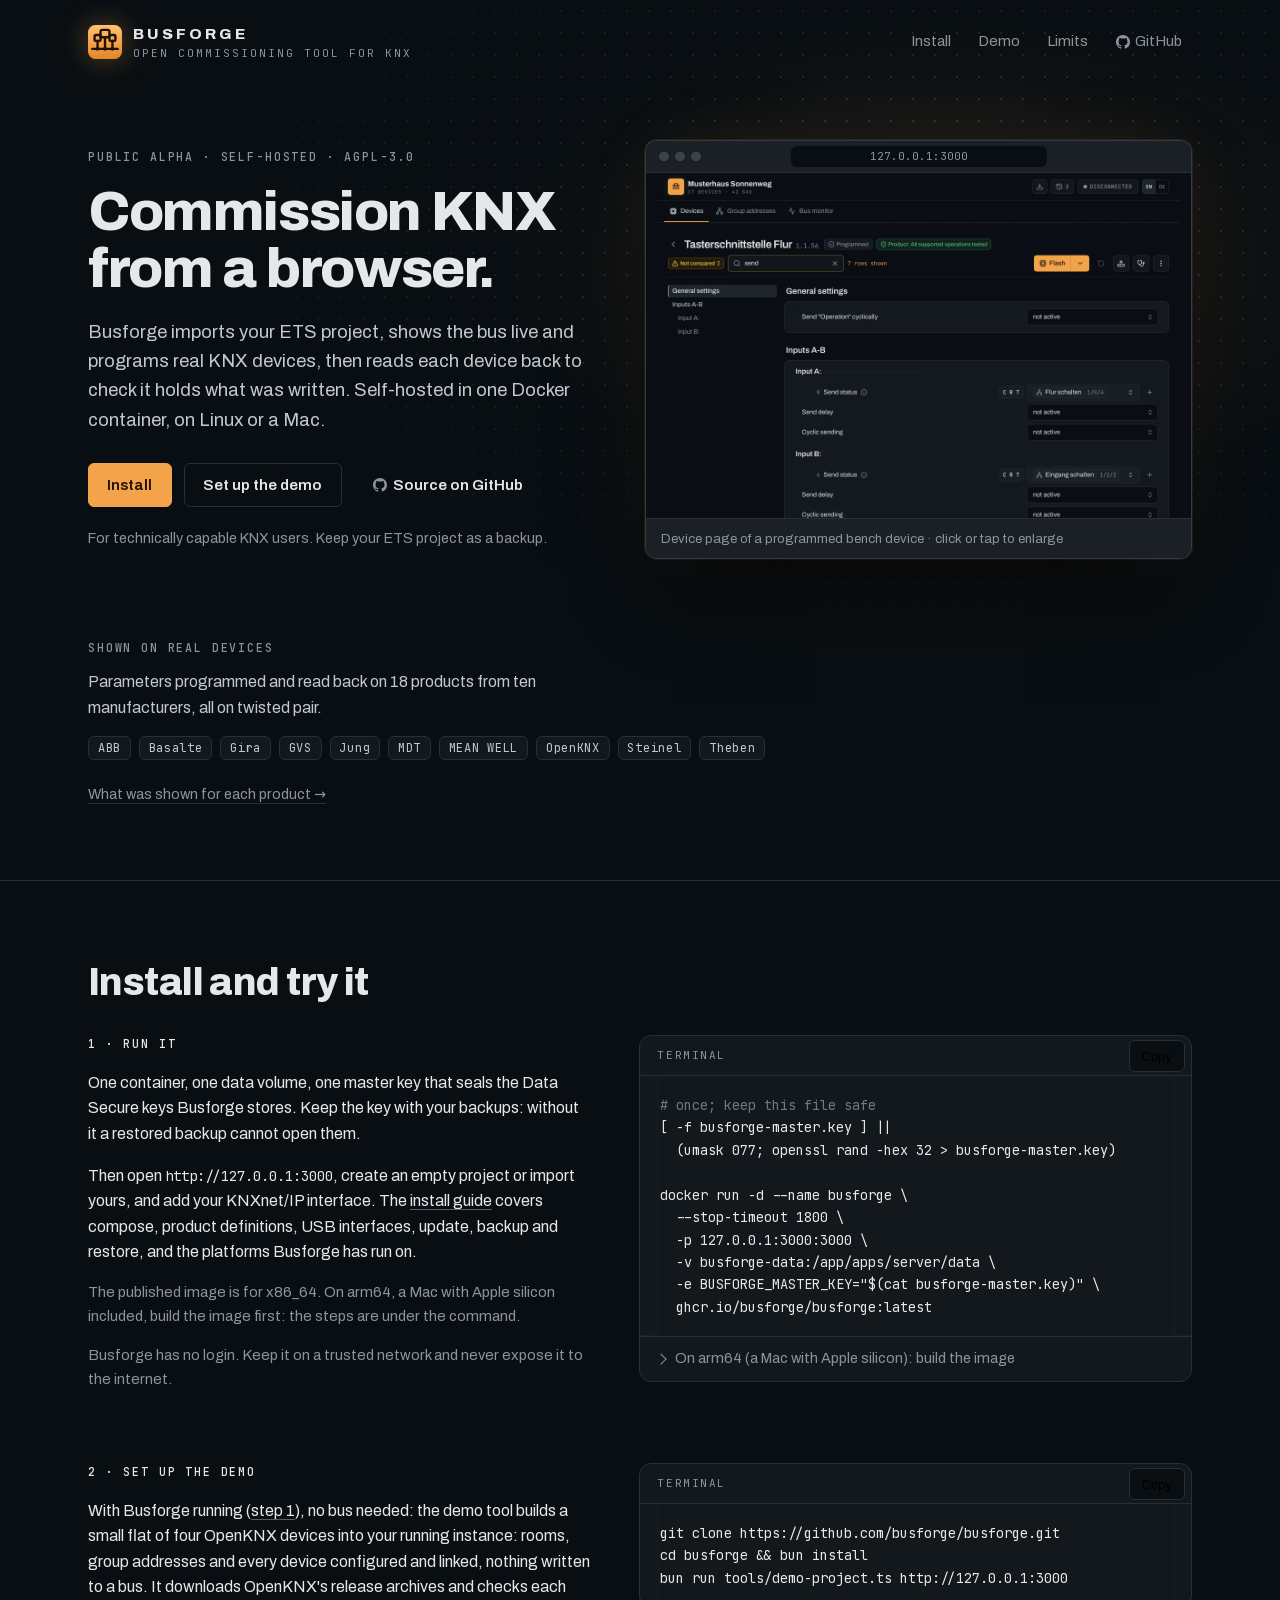
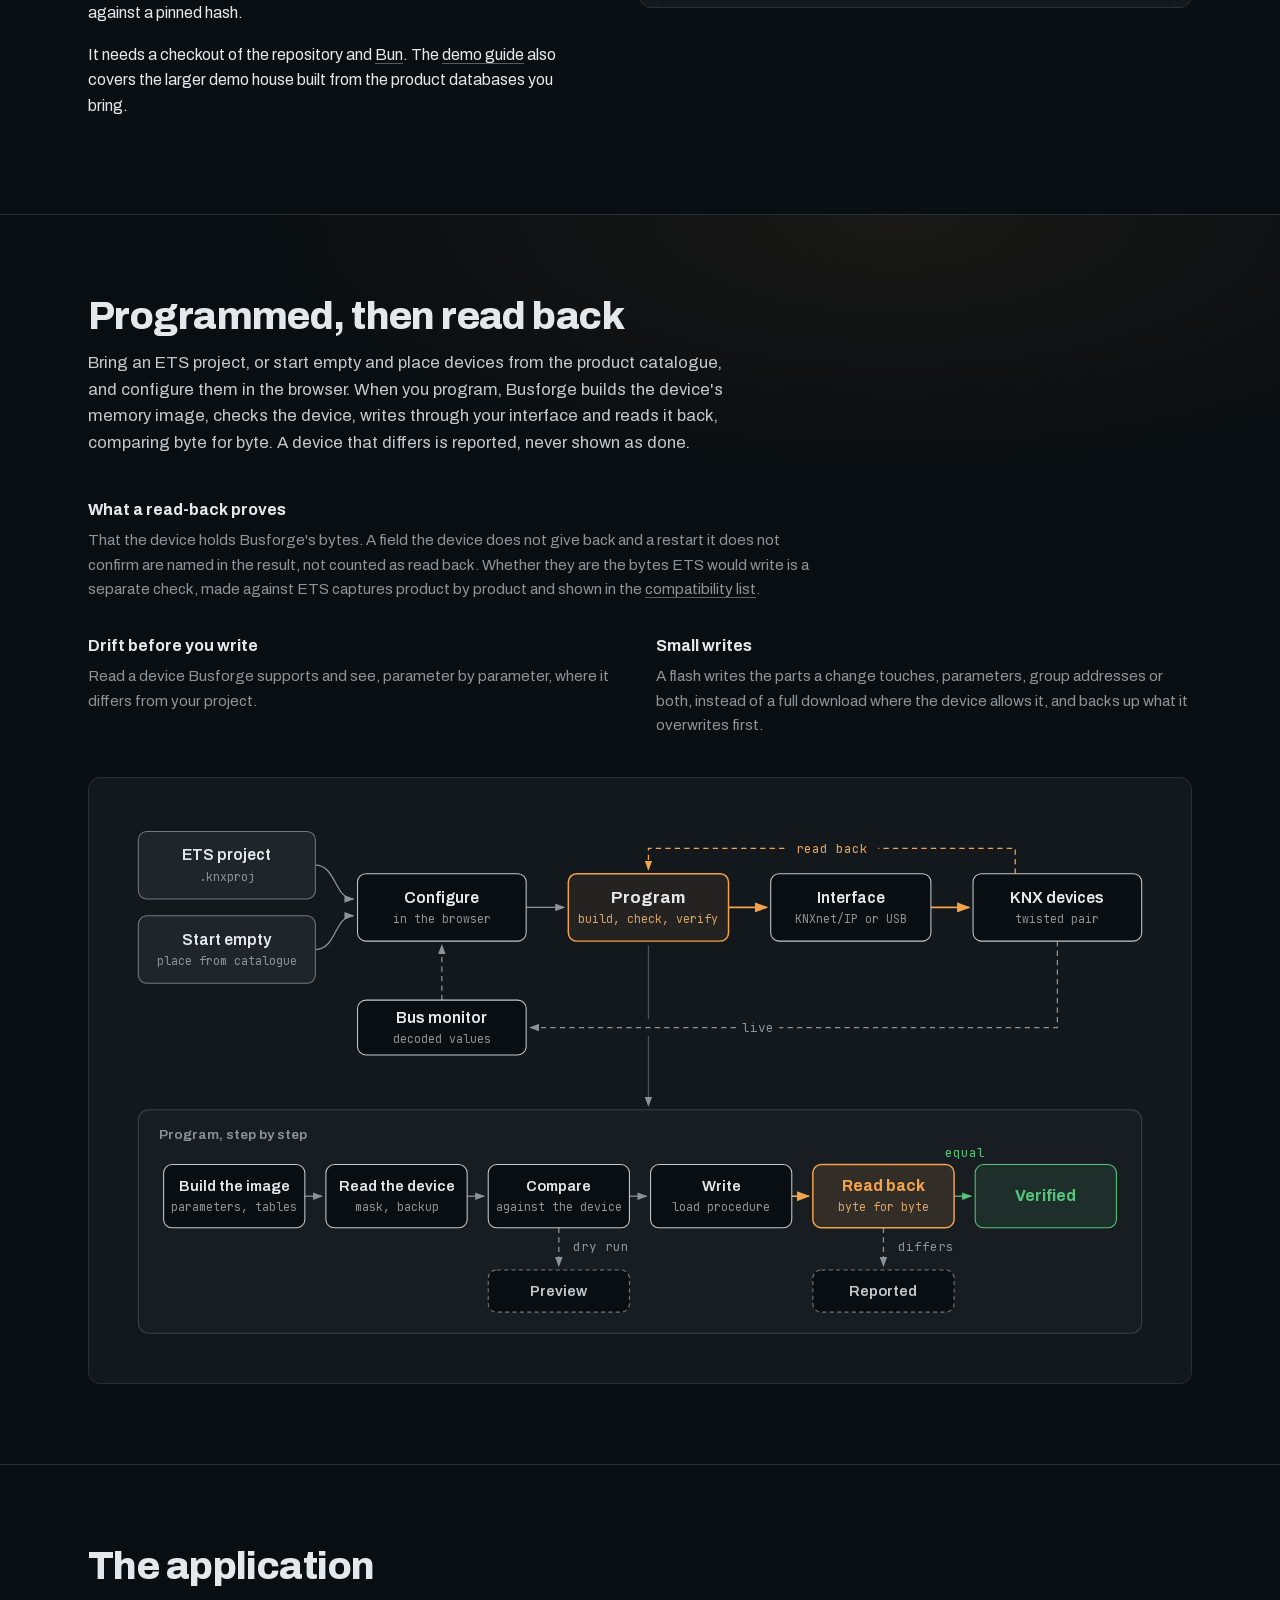
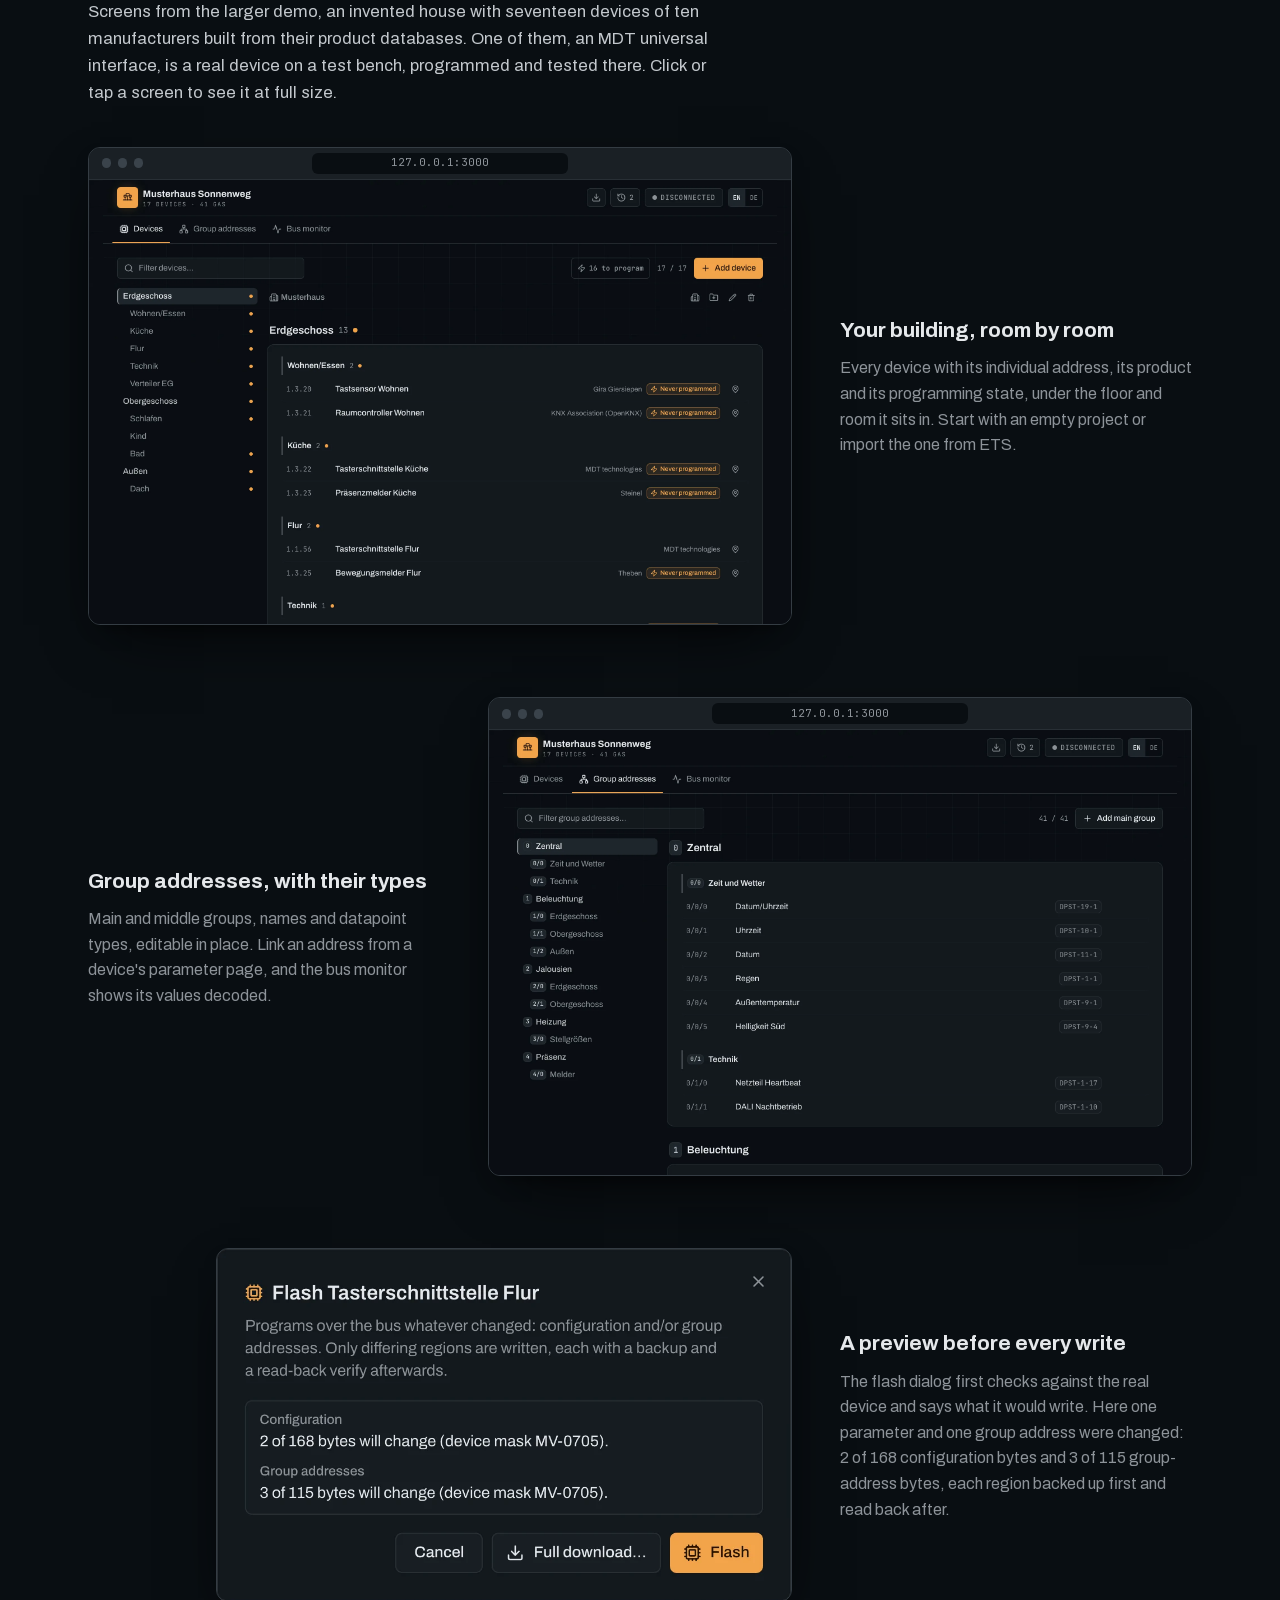
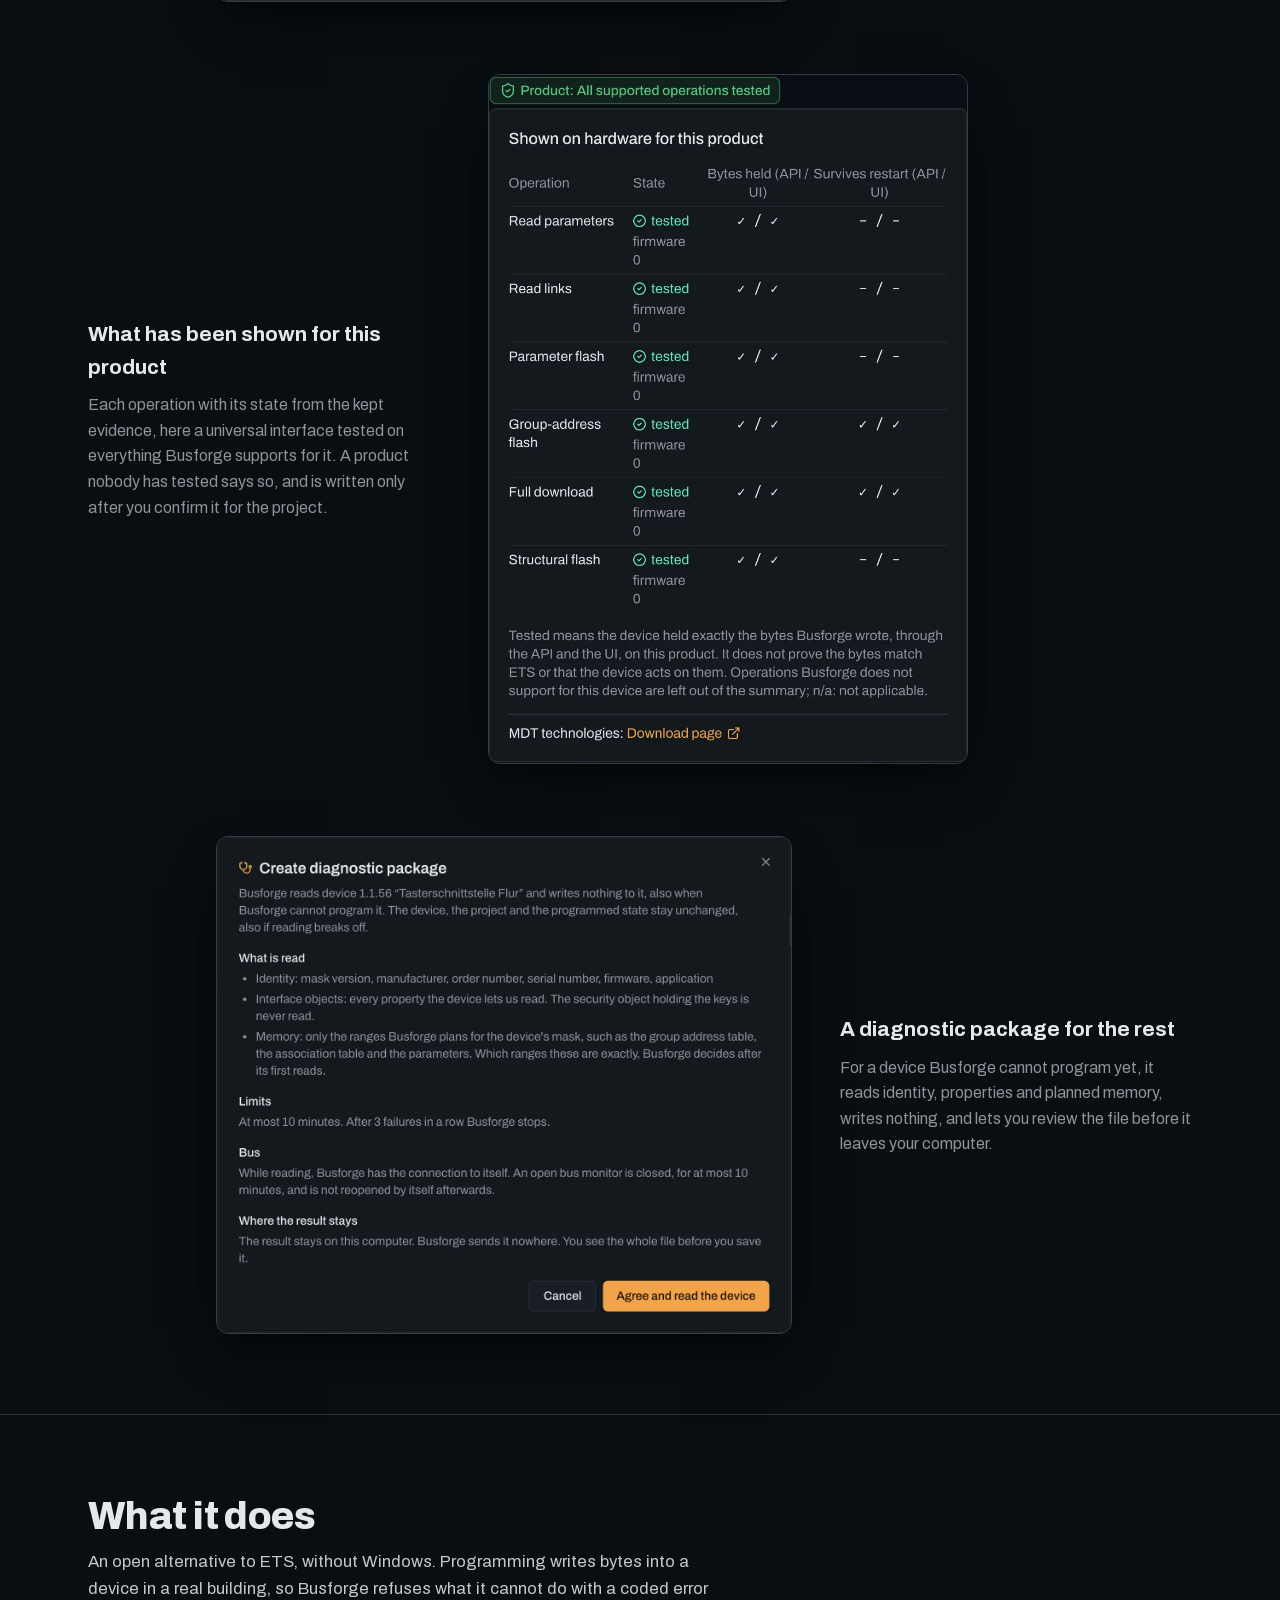
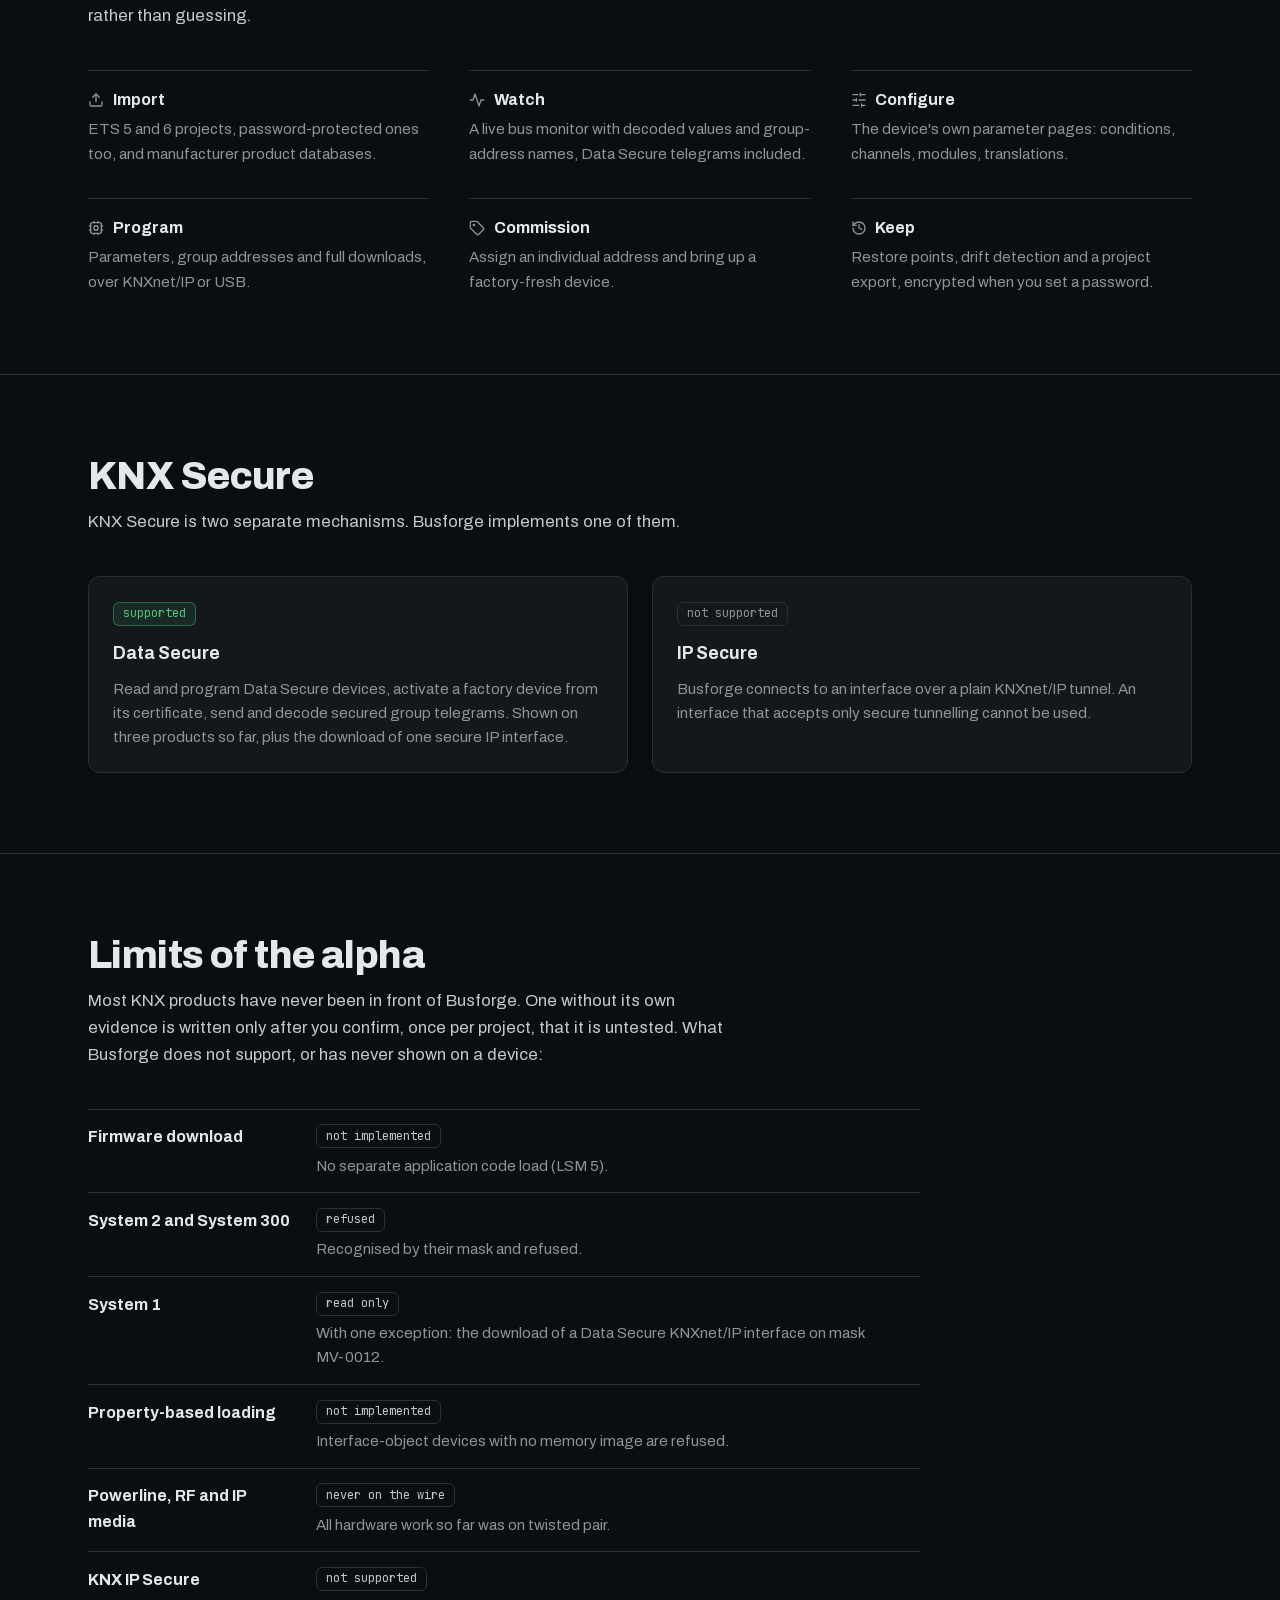
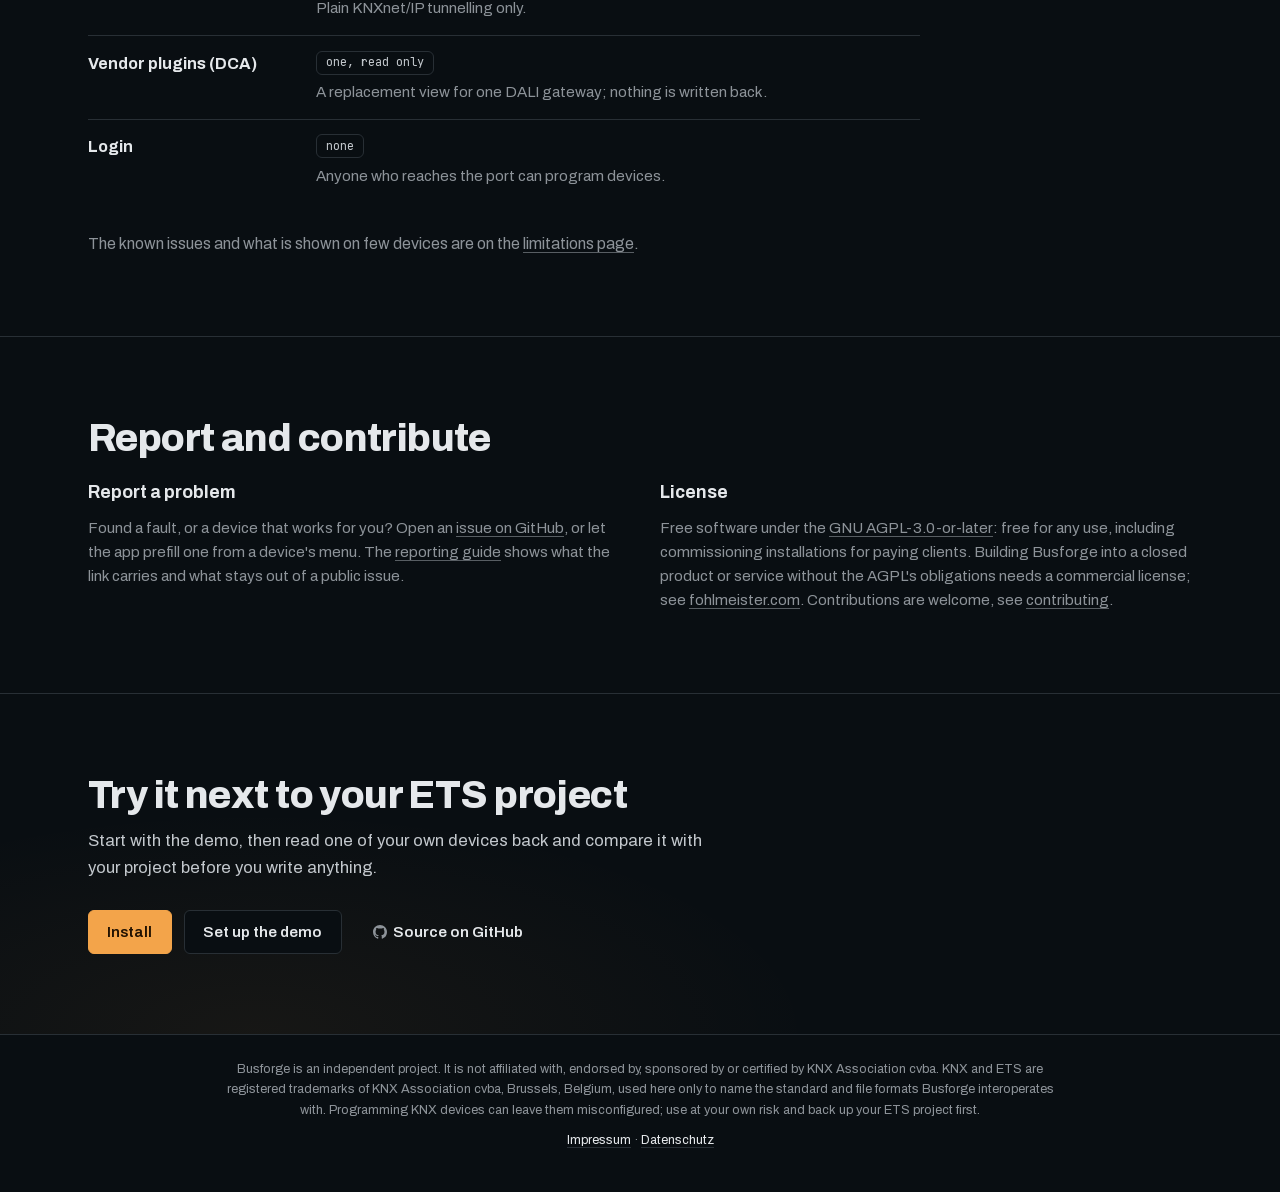
==== commit 948599c7: "Show the app as it looks now: every screen of the tour and the hero retaken from the demo in the app" ====
--- a/index.html
+++ b/index.html
@@ -350,16 +350,16 @@
           </div>
           <div class="row">
             <figure class="shot panel">
-              <a href="/img/app-flash.webp" class="zoom"><img src="/img/app-flash.webp" width="1024" height="628" loading="lazy" alt="Program dialog for the MDT universal interface after one parameter and one group address were changed: checked against the device, 2 of 168 configuration bytes and 3 of 115 group address bytes will change."></a>
+              <a href="/img/app-flash.webp" class="zoom"><img src="/img/app-flash.webp" width="1024" height="628" loading="lazy" alt="Flash dialog for the MDT universal interface after one parameter and one group address were changed: checked against the device, 2 of 168 configuration bytes and 3 of 115 group address bytes will change."></a>
             </figure>
             <div>
               <h3>A preview before every write</h3>
-              <p>The program dialog first checks against the real device and says what it would write. Here one parameter and one group address were changed: 2 of 168 configuration bytes and 3 of 115 group-address bytes, each region backed up first and read back after.</p>
+              <p>The flash dialog first checks against the real device and says what it would write. Here one parameter and one group address were changed: 2 of 168 configuration bytes and 3 of 115 group-address bytes, each region backed up first and read back after.</p>
             </div>
           </div>
           <div class="row flip">
             <figure class="shot panel tall">
-              <a href="/img/app-compat.webp" class="zoom"><img src="/img/app-compat.webp" width="678" height="990" loading="lazy" alt="Compatibility popover of the MDT universal interface: every operation, from reading parameters to the structural flash, tested on hardware, and the explanation of what tested means."></a>
+              <a href="/img/app-compat.webp" class="zoom"><img src="/img/app-compat.webp" width="832" height="1198" loading="lazy" alt="Compatibility popover of the MDT universal interface: every operation, from reading parameters to the structural flash, tested on hardware, and the explanation of what tested means."></a>
             </figure>
             <div>
               <h3>What has been shown for this product</h3>
@@ -368,7 +368,7 @@
           </div>
           <div class="row">
             <figure class="shot panel">
-              <a href="/img/app-diag.webp" class="zoom"><img src="/img/app-diag.webp" width="1076" height="931" loading="lazy" alt="The dialog to create a diagnostic package: what is read, the limits, the effect on the bus, and that the result stays on this computer."></a>
+              <a href="/img/app-diag.webp" class="zoom"><img src="/img/app-diag.webp" width="1346" height="1163" loading="lazy" alt="The dialog to create a diagnostic package: what is read, the limits, the effect on the bus, and that the result stays on this computer."></a>
             </figure>
             <div>
               <h3>A diagnostic package for the rest</h3>
